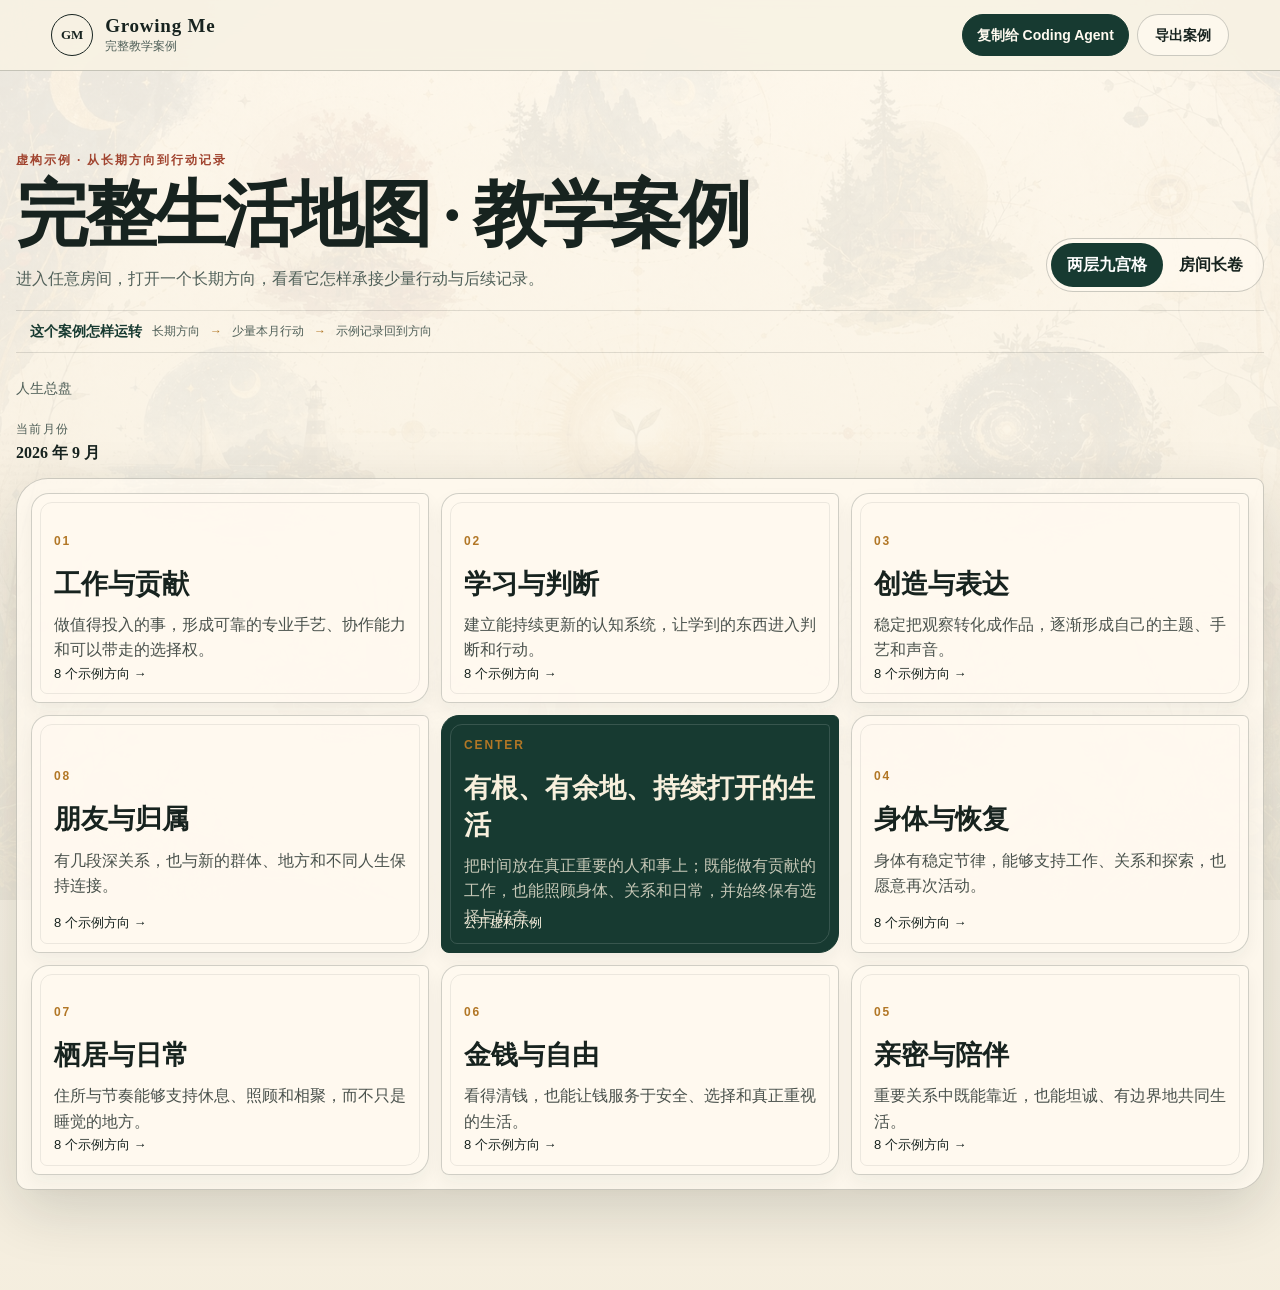
==== monthly/index.html @ 503f691e "feat: publish clean Growing Me starter and example" ====
<!doctype html>
<html lang="zh-CN">
<head>
  <meta charset="utf-8">
  <meta name="viewport" content="width=device-width, initial-scale=1">
  <meta name="description" content="Growing Me 两层人生地图：从长期方向到本月重点与真实证据。">
  <meta name="theme-color" content="#17231f">
  <title>Growing Me · 月度人生地图</title>
  <link rel="stylesheet" href="styles.css?v=1.2.0-20260918d">
</head>
<body>
  <header class="topbar">
    <a class="brand" id="brandLink" href="./" aria-label="返回当前 Growing Me 版本首页">
      <span class="brand-mark" aria-hidden="true">GM</span>
      <span><strong>Growing Me</strong><small id="brandSubtitle">两层人生地图 · Alpha</small></span>
    </a>
    <div class="top-actions">
      <button class="button button-primary" id="copySkillButton" type="button">复制给 Coding Agent</button>
      <button class="button" id="importButton" type="button">导入</button>
      <button class="button" id="exportButton" type="button">导出</button>
    </div>
  </header>

  <aside class="demo-banner" id="demoBanner" aria-label="当前版本说明" hidden>
    <div>
      <strong id="demoBannerTitle">公开演示模式</strong>
      <span id="demoBannerText">所有演示内容均为虚构，仅用于查看产品结构。</span>
    </div>
  </aside>

  <main>
    <section class="workspace-head" aria-labelledby="pageTitle">
      <div>
        <p class="eyebrow" id="workspaceEyebrow">先对话，后成图</p>
        <h1 id="pageTitle">我的人生地图</h1>
        <p id="mapSummary">第一轮只聊一个房间也可以。空白不是欠缺，只是还没走到这里。</p>
      </div>
      <div class="view-switch" role="group" aria-label="选择地图视图">
        <button class="view-button is-active" type="button" data-view="grid" aria-pressed="true">两层九宫格</button>
        <button class="view-button" type="button" data-view="rooms" aria-pressed="false">房间长卷</button>
      </div>
    </section>

    <div class="experience-runtime-meta" hidden>
      <span id="experienceModeLabel">当前版本</span>
      <small id="experienceSourceLabel">数据源</small>
    </div>

    <p class="progressive-flow" id="progressiveFlow"><strong>网站先在这里</strong><span>克隆并运行 ./start</span><b aria-hidden="true">→</b><span>和 AI 逐问确认</span><b aria-hidden="true">→</b><span>本地地图自动长出来</span></p>
    <p class="local-sync-status" id="localSyncStatus" role="status" aria-live="polite" hidden><span aria-hidden="true"></span><strong>正在连接本地地图</strong><small></small></p>

    <section id="gridView" class="view-panel is-active" aria-label="两层九宫格">
      <nav id="breadcrumbs" class="breadcrumbs" aria-label="地图层级"></nav>
      <div class="layer-switch" id="dimensionLayerSwitch" role="group" aria-label="选择长期方向或本月行动" hidden>
        <button class="layer-button is-active" type="button" data-layer="directions" aria-pressed="true">长期方向</button>
        <button class="layer-button" type="button" data-layer="monthly" aria-pressed="false">本月行动</button>
      </div>
      <div class="month-strip">
        <div>
          <span class="month-label" id="contextLabel">当前月份</span>
          <strong id="activePeriodLabel">2026 年 9 月</strong>
        </div>
        <button class="text-button" id="backToRootButton" type="button" hidden>← 返回人生总盘</button>
      </div>
      <div id="gridCanvas" class="nine-grid" aria-live="polite"></div>
      <div id="gridEmptyHint" class="empty-hint" hidden></div>
    </section>

    <section id="roomsView" class="view-panel corridor-experience" aria-label="房间长卷" hidden>
      <div id="corridorTrack" class="corridor-track">
        <div id="corridorStage" class="corridor-stage" tabindex="0" aria-describedby="corridorInstruction">
          <div class="corridor-world" aria-hidden="true">
            <div class="corridor-ceiling"></div>
            <div class="corridor-wall corridor-wall-left"></div>
            <div class="corridor-wall corridor-wall-right"></div>
            <div class="corridor-floor"></div>
            <div class="corridor-end"></div>
            <div class="corridor-ink corridor-ink-one"></div>
            <div class="corridor-ink corridor-ink-two"></div>
          </div>
          <div id="corridorDoors" class="corridor-doors" aria-label="长廊中的八个房间"></div>

          <div id="corridorEntry" class="corridor-entry">
            <div class="entrance-door" aria-hidden="true">
              <span class="entrance-leaf entrance-leaf-left"></span>
              <span class="entrance-leaf entrance-leaf-right"></span>
              <span class="entrance-seal">GM</span>
            </div>
            <div class="entrance-copy">
              <p class="eyebrow">你的生活，不是一张待填满的表</p>
              <h2><span>推开门，走进</span><span>你的人生长廊</span></h2>
              <p>八扇门对应八个长期生活房间。进入后，用滚动靠近它们；门在你面前显色时，才可以推门进去。</p>
              <button class="button button-primary entrance-button" id="enterCorridorButton" type="button">推开长廊的门 →</button>
            </div>
          </div>

          <div class="corridor-hud">
            <div class="corridor-brand"><span>GROWING ME</span><strong>人生长廊</strong></div>
            <div class="corridor-hud-actions">
              <button class="corridor-map-toggle corridor-grid-toggle" id="corridorGridButton" type="button">返回九宫格</button>
              <button class="corridor-map-toggle" id="corridorMapButton" type="button" aria-expanded="false" aria-controls="corridorMap">查看八个房间</button>
            </div>
          </div>
          <nav id="corridorMap" class="corridor-map" aria-label="快速前往房间" hidden></nav>
          <div class="corridor-readout" aria-live="polite">
            <span id="corridorRoomCount">入口 · 00 / 08</span>
            <strong id="corridorRoomTitle">向前走，第一扇门会出现</strong>
            <div class="corridor-progress" aria-hidden="true"><span id="corridorProgressBar"></span></div>
          </div>
          <p class="corridor-instruction" id="corridorInstruction">滚动或按方向键前行；门显色后，点击推门进入</p>
        </div>
      </div>
      <section id="roomFocus" class="room-focus" aria-label="放大的房间" hidden>
        <button class="button room-focus-back" id="exitRoomButton" type="button">← 回到这扇门前</button>
        <div id="roomFocusContent" class="room-focus-content"></div>
      </section>
      <button class="room-overview-button" id="roomOverviewButton" type="button" hidden><span>方向总览</span><strong></strong></button>
    </section>
  </main>

  <details class="advanced-tools" id="advancedTools">
    <summary>高级设置</summary>
    <div>
      <button type="button" id="compassButton">AI 答卷</button>
      <button type="button" id="loadDemoButton">打开完整虚构演示</button>
      <button type="button" id="clearButton">重新开始</button>
    </div>
  </details>

  <dialog id="importDialog" class="dialog">
    <form method="dialog" class="dialog-card" id="importForm">
      <div class="dialog-head">
        <div><p class="eyebrow">从外部 AI 带回来</p><h2>导入人生地图</h2></div>
        <button class="close-button" id="closeImportButton" type="button" aria-label="关闭">×</button>
      </div>
      <p>粘贴 AI 输出的完整 JSON，或选择文件。先检查格式与内容数量；你确认后，才会替换当前浏览器中的地图。</p>
      <label class="file-field">选择 JSON 文件<input id="fileInput" type="file" accept="application/json,.json"></label>
      <label for="importText">或者粘贴内容</label>
      <textarea id="importText" rows="12" placeholder="把 AI 输出的完整 JSON 粘贴到这里"></textarea>
      <div id="importMessage" class="message" hidden></div>
      <div id="importPreview" class="import-preview" hidden></div>
      <div class="dialog-actions">
        <button class="button" id="cancelImportButton" type="button">取消</button>
        <button class="button" id="previewImportButton" type="button">检查资料</button>
        <button class="button button-primary" id="confirmImportButton" type="button" hidden>确认导入</button>
      </div>
    </form>
  </dialog>

  <dialog id="todoDialog" class="dialog">
    <form method="dialog" class="dialog-card" id="todoForm">
      <div class="dialog-head">
        <div><p class="eyebrow" id="todoContext">本月计划</p><h2 id="todoDialogTitle">添加一件具体的事</h2></div>
        <button class="close-button" id="closeTodoButton" type="button" aria-label="关闭">×</button>
      </div>
      <input type="hidden" id="todoId">
      <input type="hidden" id="todoDirectionId">
      <p class="todo-direction-link" id="todoDirectionLink" hidden></p>
      <label for="todoTitle">准备做什么</label>
      <input id="todoTitle" required maxlength="80" placeholder="例如：完成一份可展示的案例">
      <label for="todoPlan">具体计划</label>
      <textarea id="todoPlan" rows="3" maxlength="500" placeholder="做到哪一步、什么时候推进"></textarea>
      <label for="todoDone">怎样算完成或得到答案</label>
      <textarea id="todoDone" rows="2" maxlength="300" placeholder="写一个可观察的完成或验证标准"></textarea>
      <label for="todoStatus">当前状态</label>
      <select id="todoStatus">
        <option value="planned">准备做</option>
        <option value="doing">进行中</option>
        <option value="done">已完成</option>
        <option value="paused">暂时放下</option>
      </select>
      <label for="todoRecord">追加一条真实记录</label>
      <textarea id="todoRecord" rows="3" maxlength="600" placeholder="今天实际发生了什么？留空则不新增记录。"></textarea>
      <div class="dialog-actions">
        <button class="button" id="cancelTodoButton" type="button">取消</button>
        <button class="button button-primary" id="saveTodoButton" type="submit">保存</button>
      </div>
    </form>
  </dialog>

  <dialog id="directionWorkbenchDialog" class="dialog direction-workbench-dialog" aria-labelledby="directionWorkbenchTitle">
    <div class="direction-workbench-card">
      <header class="direction-workbench-head">
        <div>
          <p class="eyebrow" id="directionWorkbenchContext">房间 · 长期方向</p>
          <h2 id="directionWorkbenchTitle">方向工作台</h2>
          <span class="direction-workbench-status" id="directionWorkbenchStatus"></span>
        </div>
        <button class="close-button" id="closeDirectionWorkbenchButton" type="button" aria-label="关闭方向工作台">×</button>
      </header>
      <section class="direction-workbench-intent" aria-labelledby="directionWorkbenchIntentLabel">
        <span id="directionWorkbenchIntentLabel">我想靠近的状态</span>
        <p id="directionWorkbenchGoal"></p>
      </section>
      <section class="direction-workbench-loop" aria-label="方向的输入输出循环">
        <div><span>01 · 输入</span><p id="directionWorkbenchInput">把真实经历、观察和新信息带进来</p></div>
        <b aria-hidden="true">→</b>
        <div><span>02 · 实践</span><p id="directionWorkbenchPractice">只保留能够稳定重复的实践</p></div>
        <b aria-hidden="true">→</b>
        <div><span>03 · 输出</span><p id="directionWorkbenchOutput">形成一个可以被看见或使用的结果</p></div>
        <b aria-hidden="true">→</b>
        <div><span>04 · 回看</span><p id="directionWorkbenchReview">确认真实变化，再决定继续或调整</p></div>
      </section>
      <details class="direction-workbench-index">
        <summary>切换这个房间的其他方向</summary>
        <nav class="direction-workbench-nav" id="directionWorkbenchNav" aria-label="查看这个房间的全部长期方向"></nav>
      </details>
      <div class="direction-workbench-grid">
        <section class="workbench-panel">
          <span>用反面校准</span>
          <h3>不想滑向的样子</h3>
          <p id="directionWorkbenchBaseline"></p>
        </section>
        <section class="workbench-panel">
          <span>怎样持续</span>
          <h3>稳定行动</h3>
          <p id="directionWorkbenchCadence"></p>
        </section>
        <section class="workbench-panel">
          <span>本期怎么承接</span>
          <h3>当前重点与行动</h3>
          <p id="directionWorkbenchProjects"></p>
        </section>
        <section class="workbench-panel">
          <span>如何知道在前进</span>
          <h3 id="directionWorkbenchEvidenceHeading">真实证据</h3>
          <div id="directionWorkbenchEvidence"></div>
        </section>
        <section class="workbench-panel workbench-actions-panel">
          <div class="workbench-actions-head">
            <div><span>把方向落到当月</span><h3>本月行动</h3></div>
            <button class="button button-primary" id="addDirectionTodoButton" type="button">+ 绑定一件行动</button>
          </div>
          <div id="directionWorkbenchActions"></div>
        </section>
      </div>
      <footer class="direction-workbench-foot">
        <p id="directionWorkbenchFooterText">这里只收真实发生的内容；未聊清的部分会继续留白。</p>
        <button class="button" id="closeDirectionWorkbenchFooterButton" type="button">回到这个方向</button>
      </footer>
    </div>
  </dialog>

  <dialog id="compassDialog" class="dialog compass-dialog" aria-labelledby="compassTitle">
    <div class="compass-card">
      <header class="compass-head">
        <div>
          <p class="eyebrow">64 个方向，由 AI 帮你长期回看</p>
          <h2 id="compassTitle">人生罗盘 · AI 答卷</h2>
          <p>项目负责真正做事，领域 AI 负责对照方向、整理证据与指出差距。AI 只能交候选答卷，不能替你改写人生目标。</p>
        </div>
        <button class="close-button" id="closeCompassButton" type="button" aria-label="关闭人生罗盘">×</button>
      </header>

      <section class="compass-status" aria-label="账本连接状态">
        <div><span>当前账本</span><strong>本设备私有</strong><small>不会自动上传旧资料</small></div>
        <div><span>连接方式</span><strong>网站工具</strong><small>页面打开时，Codex 可提交候选回执</small></div>
        <div><span>账本版本</span><strong id="compassRevision">R0</strong><small id="compassPendingCount">没有待确认内容</small></div>
      </section>

      <section class="compass-section" aria-labelledby="compassBoardsTitle">
        <div class="compass-section-head">
          <div><span>八个审查镜头</span><h3 id="compassBoardsTitle">AI 在看哪些方向</h3></div>
          <p>这里不是 64 项打卡清单。每个板块只显示已形成的方向与近期证据。</p>
        </div>
        <div class="compass-board-list" id="compassBoardList"></div>
      </section>

      <section class="compass-section" aria-labelledby="compassReviewsTitle">
        <div class="compass-section-head">
          <div><span>由 AI 生成，由你定稿</span><h3 id="compassReviewsTitle">候选答卷</h3></div>
        </div>
        <div class="compass-review-list" id="compassReviewList"></div>
      </section>

      <section class="compass-section" aria-labelledby="compassReceiptsTitle">
        <div class="compass-section-head">
          <div><span>只收真实发生</span><h3 id="compassReceiptsTitle">领域回执</h3></div>
          <button class="text-button" id="toggleCompassImportButton" type="button" aria-expanded="false" aria-controls="compassImportPanel">手动带回 AI 回执</button>
        </div>
        <div class="compass-import" id="compassImportPanel" hidden>
          <p>自动连接不可用时，可粘贴一份 <code>DOMAIN_RECEIPT_v1</code>。内容只会先进入候选区。</p>
          <textarea id="compassImportText" rows="8" placeholder="粘贴单条回执、回执数组，或包含 receipts / review 的 JSON"></textarea>
          <div class="compass-import-actions">
            <button class="button" id="cancelCompassImportButton" type="button">收起</button>
            <button class="button button-primary" id="stageCompassImportButton" type="button">暂存为候选</button>
          </div>
        </div>
        <div class="compass-receipt-list" id="compassReceiptList"></div>
      </section>

      <footer class="compass-foot">
        <p>敏感回执只保存在本设备，也不会通过站点工具回传正文。医疗报告、财务账号、完整聊天和密钥不应写入这里。</p>
        <div>
          <button class="button" id="exportCompassButton" type="button">导出私有账本</button>
          <button class="button button-primary" id="closeCompassFooterButton" type="button">回到人生地图</button>
        </div>
      </footer>
    </div>
  </dialog>

  <div id="toast" class="toast" role="status" aria-live="polite" hidden></div>

  <script src="model.js?v=1.2.0-20260918b"></script>
  <script src="ledger.js?v=1.0.0-20260917"></script>
  <script src="app.js?v=1.2.0-20260918d"></script>
</body>
</html>
---- monthly/styles.css ----
:root {
  color-scheme: light;
  --ink: #17231f;
  --ink-soft: #506059;
  --paper: #f4eddd;
  --paper-deep: #e7dac1;
  --paper-light: #fffaf0;
  --forest: #173a31;
  --forest-2: #275947;
  --gold: #b27726;
  --rust: #a1442f;
  --blue: #274f66;
  --line: rgba(23, 35, 31, .22);
  --shadow: 0 20px 60px rgba(19, 31, 27, .16);
  --display: "Songti SC", "STSong", "Palatino Linotype", serif;
  --body: "Avenir Next", "PingFang SC", sans-serif;
  --hand: "Kaiti SC", "STKaiti", cursive;
}

* { box-sizing: border-box; }
[hidden] { display: none !important; }
html { scroll-behavior: smooth; }
body {
  margin: 0;
  min-width: 320px;
  overflow-x: clip;
  color: var(--ink);
  font: 16px/1.6 var(--body);
  background:
    linear-gradient(rgba(255,250,240,.92), rgba(244,237,221,.96)),
    url('../assets/life-atlas-background-v1.jpg') center 15% / cover fixed;
}
button, input, textarea, select { font: inherit; }
button, a { -webkit-tap-highlight-color: transparent; }
button:focus-visible, a:focus-visible, input:focus-visible, textarea:focus-visible, select:focus-visible {
  outline: 3px solid rgba(178,119,38,.38);
  outline-offset: 3px;
}

.topbar {
  position: sticky;
  z-index: 20;
  top: 0;
  display: flex;
  align-items: center;
  justify-content: space-between;
  gap: 24px;
  padding: 14px clamp(18px, 4vw, 64px);
  border-bottom: 1px solid var(--line);
  background: rgba(248,242,228,.9);
  backdrop-filter: blur(16px);
}
.brand { display: flex; align-items: center; gap: 12px; color: inherit; text-decoration: none; }
.brand-mark {
  display: grid; place-items: center; width: 42px; height: 42px;
  border: 1px solid var(--ink); border-radius: 50%; font: 600 13px var(--display);
}
.brand strong { display: block; font: 700 19px var(--display); letter-spacing: .04em; }
.brand small { display: block; color: var(--ink-soft); font-size: 12px; }
.top-actions { display: flex; flex-wrap: wrap; justify-content: flex-end; gap: 8px; }
.top-actions .button { min-width: 92px; }
.demo-banner {
  position: fixed;
  z-index: 23;
  top: 82px;
  right: 18px;
  display: flex;
  align-items: center;
  gap: 14px;
  width: min(620px, calc(100% - 36px));
  padding: 11px 12px 11px 16px;
  border: 1px solid rgba(226,183,93,.62);
  border-radius: 18px 5px 18px 8px;
  color: #fff8e8;
  background: linear-gradient(135deg,rgba(13,51,42,.96),rgba(26,63,51,.94));
  box-shadow: 0 16px 44px rgba(3,23,17,.28);
  backdrop-filter: blur(12px);
}
.demo-banner div { display: grid; gap: 1px; min-width: 0; }
.demo-banner strong { color: #efc979; font: 700 14px var(--display); letter-spacing: .06em; }
.demo-banner span { color: rgba(255,248,232,.78); font-size: 12px; line-height: 1.45; }
.demo-banner .button { flex: none; min-height: 36px; padding: 7px 11px; color: #173a31; border-color: #f0d28f; background: #fff8e8; font-size: 12px; }
.experience-example .workspace-head,
.experience-blank .workspace-head { padding-top: 46px; }
.experience-blank .demo-banner {
  color: var(--forest);
  border-color: rgba(39,89,71,.34);
  background:
    radial-gradient(circle at 12% 20%,rgba(231,187,100,.18),transparent 34%),
    linear-gradient(135deg,rgba(255,250,240,.97),rgba(236,229,211,.96));
  box-shadow: 0 16px 44px rgba(18,44,36,.16);
}
.experience-blank .demo-banner strong { color: var(--forest); }
.experience-blank .demo-banner span { color: var(--ink-soft); }
.experience-blank .demo-banner .button { color: #fff9e9; border-color: var(--forest); background: var(--forest); }
.button, .view-button, .text-button, .close-button, .popover button {
  border: 1px solid var(--line); color: var(--ink); background: rgba(255,250,240,.78); cursor: pointer;
}
.button { min-height: 42px; padding: 9px 14px; border-radius: 999px; text-decoration: none; font-size: 14px; font-weight: 600; }
.button:hover { border-color: var(--forest); transform: translateY(-1px); }
.button-primary { color: #fffaf0; background: var(--forest); border-color: var(--forest); }
.button-primary:hover { background: var(--forest-2); }
.button-compass { color: #fff9e9; border-color: #81561f; background: linear-gradient(135deg,#173a31,#244d40); box-shadow: inset 0 0 0 1px rgba(231,187,100,.22); }
.button-compass span { margin-right: 5px; color: #e7bb64; }
.button-icon { width: 44px; padding-inline: 0; }

main { width: min(1320px, calc(100% - 32px)); margin: 0 auto; padding: 34px 0 100px; }
.workspace-head { display: flex; align-items: end; justify-content: space-between; gap: 36px; margin-bottom: 28px; }
.experience-switch { display: none; }
.experience-example .demo-banner { display: none; }
.eyebrow { margin: 0 0 6px; color: var(--rust); font-size: 12px; font-weight: 600; letter-spacing: .16em; text-transform: uppercase; }
h1, h2, h3 { font-family: var(--display); }
h1 { margin: 0; font-size: clamp(34px, 6vw, 72px); line-height: 1.08; letter-spacing: -.045em; }
h2 { margin: 0; font-size: clamp(28px, 4vw, 52px); line-height: 1.15; }
h3 { line-height: 1.35; }
#mapSummary { max-width: 680px; margin: 12px 0 0; color: var(--ink-soft); }
.experience-blank #mapSummary { padding: 10px 14px; border-left: 3px solid var(--gold); background: rgba(255,250,240,.76); }
.progressive-flow { display: flex; align-items: center; gap: 10px; margin: -10px 0 24px; padding: 11px 14px; border-block: 1px solid rgba(23,35,31,.13); color: var(--ink-soft); font-size: 12px; }
.progressive-flow strong { color: var(--forest); font: 650 14px var(--display); }
.progressive-flow b { color: var(--gold); font-weight: 500; }
.local-sync-status {
  display: grid;
  grid-template-columns: 10px auto 1fr;
  align-items: center;
  gap: 9px;
  width: fit-content;
  max-width: 100%;
  margin: -10px 0 24px;
  padding: 8px 12px;
  border: 1px solid rgba(39,89,71,.24);
  border-radius: 999px;
  color: var(--ink-soft);
  background: rgba(255,250,240,.72);
  font-size: 12px;
}
.local-sync-status > span { width: 8px; height: 8px; border-radius: 50%; background: #4f8a68; box-shadow: 0 0 0 4px rgba(79,138,104,.12); }
.local-sync-status strong { color: var(--forest); font-size: 12px; }
.local-sync-status small { min-width: 0; overflow: hidden; text-overflow: ellipsis; white-space: nowrap; }
.local-sync-status[data-state="error"] { border-color: rgba(161,68,47,.3); }
.local-sync-status[data-state="error"] > span { background: var(--rust); box-shadow: 0 0 0 4px rgba(161,68,47,.12); }
.local-file-mode .focus-add,
.local-file-mode #addDirectionTodoButton { opacity: .56; }
.template-preview {
  position: relative;
  display: grid;
  grid-template-columns: minmax(160px, .34fr) minmax(280px, 1fr) auto;
  align-items: center;
  gap: clamp(22px, 4vw, 54px);
  margin: 0 0 28px;
  padding: clamp(22px, 3vw, 34px);
  overflow: hidden;
  border: 1px solid rgba(231, 187, 100, .48);
  border-radius: 8px 30px 9px 22px;
  color: #fff9e9;
  background:
    radial-gradient(circle at 12% 20%, rgba(231,187,100,.2), transparent 30%),
    linear-gradient(135deg, rgba(10,42,34,.98), rgba(23,58,49,.94));
  box-shadow: 0 20px 54px rgba(14, 38, 31, .18);
  animation: reveal .45s ease both;
}
.template-preview::after {
  content: "";
  position: absolute;
  inset: 9px;
  pointer-events: none;
  border: 1px solid rgba(255, 249, 233, .09);
  border-radius: 5px 23px 6px 16px;
}
.template-preview-map {
  display: grid;
  grid-template-columns: repeat(3, minmax(0, 1fr));
  aspect-ratio: 1;
  max-width: 210px;
  padding: 7px;
  border: 1px solid rgba(239, 205, 131, .5);
  transform: rotate(-1.4deg);
}
.template-preview-map span,
.template-preview-map strong {
  display: grid;
  place-items: center;
  min-width: 0;
  border: 1px solid rgba(255, 249, 233, .14);
  color: rgba(255, 249, 233, .55);
  font: 700 10px var(--hand);
  letter-spacing: .08em;
}
.template-preview-map strong { color: #173a31; background: #e6bc68; font-size: 13px; }
.template-preview-copy { position: relative; z-index: 1; max-width: 690px; }
.template-preview-copy .eyebrow { color: #e7bb64; }
.template-preview-copy h2 { margin: 0; font-size: clamp(26px, 3.6vw, 46px); letter-spacing: -.025em; }
.template-preview-copy > p:not(.eyebrow) { margin: 10px 0 8px; color: rgba(255, 249, 233, .75); }
.template-preview-copy small { display: block; color: rgba(255, 249, 233, .52); font-size: 11px; line-height: 1.5; }
.template-preview-action {
  position: relative;
  z-index: 1;
  min-height: 48px;
  padding-inline: 18px;
  color: #173a31;
  border-color: #e7bb64;
  background: #e7bb64;
  white-space: nowrap;
}
.template-preview-action:hover { color: #173a31; border-color: #f0cf86; background: #f0cf86; }
.template-preview-action span { margin-left: 5px; }
.template-preview.is-compact {
  grid-template-columns: 108px minmax(280px, 1fr) auto;
  padding-block: 20px;
}
.template-preview.is-compact .template-preview-copy h2 { font-size: clamp(23px, 2.8vw, 34px); }
.view-switch { display: flex; padding: 4px; border: 1px solid var(--line); border-radius: 999px; background: rgba(255,250,240,.7); }
.view-button { padding: 9px 16px; border: 0; border-radius: 999px; background: transparent; font-weight: 600; }
.view-button.is-active { color: #fff; background: var(--forest); }
.view-panel { animation: reveal .45s ease both; }
.breadcrumbs { min-height: 26px; margin-bottom: 12px; color: var(--ink-soft); font-size: 14px; }
.breadcrumbs button { padding: 0; border: 0; color: var(--forest); background: transparent; cursor: pointer; text-decoration: underline; }
.layer-switch { display: inline-flex; gap: 4px; margin-bottom: 14px; padding: 4px; border: 1px solid var(--line); border-radius: 999px; background: rgba(255,250,240,.7); }
.layer-button { padding: 7px 13px; border: 0; border-radius: 999px; color: var(--ink); background: transparent; cursor: pointer; font-size: 14px; font-weight: 600; }
.layer-button.is-active { color: #fffaf0; background: var(--forest); }
.month-strip { display: flex; align-items: center; justify-content: space-between; margin-bottom: 12px; }
.month-strip strong { display: block; font-family: var(--display); }
.month-label { color: var(--ink-soft); font-size: 12px; letter-spacing: .12em; }
.text-button { padding: 5px 0; border: 0; background: transparent; color: var(--forest); font-weight: 600; }

.nine-grid {
  display: grid;
  grid-template-columns: repeat(3, minmax(0, 1fr));
  gap: 12px;
  padding: 14px;
  border: 1px solid var(--line);
  border-radius: 32px 9px 28px 12px;
  background: rgba(255,250,240,.72);
  box-shadow: var(--shadow);
}
.grid-card {
  position: relative;
  min-height: 210px;
  overflow: hidden;
  padding: 22px;
  border: 1px solid rgba(23,35,31,.2);
  border-radius: 18px 6px 20px 8px;
  color: var(--ink);
  text-align: left;
  background: rgba(255,250,240,.84);
  box-shadow: 0 8px 18px rgba(23,35,31,.05);
  cursor: pointer;
  transition: transform .22s ease, color .22s ease, background .22s ease, box-shadow .22s ease;
}
.grid-card::after {
  content: ""; position: absolute; inset: 8px; pointer-events: none;
  border: 1px solid rgba(23,35,31,.08); border-radius: 12px 4px 15px 7px;
}
.grid-card:hover { transform: translateY(-4px) rotate(-.2deg); background: #fffaf0; box-shadow: 0 15px 32px rgba(23,35,31,.13); }
.grid-card:not(button) { cursor: default; }
.grid-card:not(button):hover { transform: none; box-shadow: 0 8px 18px rgba(23,35,31,.05); }
.grid-card.is-center { color: #f8f0dd; background: var(--forest); border-color: var(--forest); }
.grid-card.is-center::after { border-color: rgba(255,255,255,.14); }
.grid-card.is-empty { border-style: dashed; background: rgba(255,250,240,.36); }
.grid-card.is-demo-preview {
  border-color: rgba(178,119,38,.52);
  background:
    linear-gradient(145deg, rgba(255,250,240,.8), rgba(231,187,100,.13)),
    rgba(255,250,240,.55);
}
.grid-card.is-demo-preview::before {
  content: "虚构案例";
  position: absolute;
  top: 16px;
  right: 17px;
  z-index: 1;
  padding: 3px 7px;
  border: 1px solid rgba(178,119,38,.34);
  border-radius: 999px;
  color: #8b5a1b;
  background: rgba(255,250,240,.82);
  font-size: 10px;
  font-weight: 700;
  letter-spacing: .08em;
}
.grid-card.is-demo-preview:hover,
.grid-card.is-demo-preview:focus-visible {
  border-color: rgba(178,119,38,.86);
  background: linear-gradient(145deg, #fffaf0, rgba(231,187,100,.22));
  box-shadow: 0 16px 34px rgba(92,61,22,.16);
}
.grid-index { display: block; margin-bottom: 18px; color: var(--gold); font: 600 12px var(--body); letter-spacing: .16em; }
.grid-card h3 { margin: 0 0 10px; font-size: clamp(20px, 2.1vw, 29px); }
.grid-card p { display: -webkit-box; margin: 0; overflow: hidden; color: inherit; opacity: .78; -webkit-line-clamp: 3; -webkit-box-orient: vertical; }
.card-foot { position: absolute; left: 22px; right: 22px; bottom: 18px; display: flex; justify-content: space-between; gap: 10px; font-size: 13px; }
.status-pill { padding: 2px 8px; border: 1px solid currentColor; border-radius: 999px; }

.room-atlas { border-top: 1px solid var(--line); }
.atlas-intro {
  position: relative; min-height: min(760px, 82svh); overflow: hidden; border-radius: 30px 10px 34px 14px;
  background: linear-gradient(90deg, rgba(244,237,221,.14), rgba(244,237,221,.02)), url('../assets/life-atlas-background-v1.jpg') center / cover;
  box-shadow: var(--shadow);
}
.atlas-intro::after { content: ""; position: absolute; inset: 0; pointer-events: none; box-shadow: inset 0 0 0 1px rgba(255,250,240,.55), inset 0 -120px 120px rgba(23,35,31,.12); }
.atlas-copy { position: absolute; z-index: 2; top: 32px; left: 32px; width: min(520px, calc(100% - 64px)); padding: 24px; background: rgba(255,250,240,.9); border: 1px solid var(--line); border-radius: 18px 5px 22px 8px; }
.atlas-copy h2 { font-size: clamp(28px, 4vw, 48px); }
.scroll-cue { display: flex; align-items: center; gap: 10px; margin-top: 20px; color: var(--forest); font-size: 13px; font-weight: 700; letter-spacing: .08em; }
.scroll-cue span { position: relative; width: 18px; height: 30px; border: 1px solid currentColor; border-radius: 999px; }
.scroll-cue span::after { content: ""; position: absolute; top: 6px; left: 50%; width: 3px; height: 7px; border-radius: 99px; background: var(--gold); transform: translateX(-50%); animation: scrollCue 1.8s ease-in-out infinite; }
.atlas-hotspots { position: absolute; inset: 0; }
.room-hotspot {
  position: absolute; display: grid; place-items: center; width: 58px; height: 58px; padding: 0;
  border: 2px solid rgba(255,250,240,.9); border-radius: 50%; color: #fffaf0; background: rgba(23,58,49,.9);
  box-shadow: 0 8px 26px rgba(0,0,0,.28); cursor: pointer; font-weight: 700;
  transition: transform .28s ease, background .28s ease, box-shadow .28s ease;
}
.room-hotspot:hover, .room-hotspot.is-active { transform: scale(1.12); color: var(--forest); background: var(--gold); box-shadow: 0 0 0 8px rgba(178,119,38,.18), 0 12px 30px rgba(0,0,0,.3); }
.room-hotspot:nth-child(1) { left: 22%; top: 38%; }
.room-hotspot:nth-child(2) { left: 46%; top: 18%; }
.room-hotspot:nth-child(3) { right: 27%; top: 25%; }
.room-hotspot:nth-child(4) { left: 14%; top: 57%; }
.room-hotspot:nth-child(5) { right: 13%; top: 52%; }
.room-hotspot:nth-child(6) { left: 28%; bottom: 13%; }
.room-hotspot:nth-child(7) { left: 51%; bottom: 7%; }
.room-hotspot:nth-child(8) { right: 22%; bottom: 13%; }
.room-chapters { position: relative; display: grid; gap: 14svh; padding: 12svh 0 8svh; }
.room-chapters::before { content: ""; position: absolute; z-index: -1; top: 4svh; bottom: 0; left: 50%; width: 1px; background: linear-gradient(transparent, rgba(178,119,38,.7) 8%, rgba(178,119,38,.28) 92%, transparent); }
.room-chapter {
  min-height: min(860px, calc(100svh - 96px)); scroll-margin-top: 96px;
  display: grid; grid-template-columns: minmax(300px,.86fr) minmax(0,1.14fr); align-items: center; gap: clamp(24px, 5vw, 72px);
  opacity: .58; transform: translateY(34px) scale(.975); transition: opacity .7s ease, transform .8s cubic-bezier(.22,.8,.2,1);
}
.room-chapter.is-visible { opacity: 1; transform: none; }
.room-chapter:nth-child(even) { grid-template-columns: minmax(0,1.14fr) minmax(300px,.86fr); }
.room-chapter:nth-child(even) .room-door { order: 2; }
.room-chapter:nth-child(even) .room-content { order: 1; transform: translateY(28px) rotate(-.35deg); }
.room-chapter:nth-child(even).is-visible .room-content { transform: translateY(0) rotate(-.35deg); }
.room-door {
  position: sticky; top: 92px; min-height: min(760px, calc(100svh - 122px)); overflow: hidden;
  padding: clamp(34px, 5vw, 64px); color: #fffaf0;
  border: 1px solid rgba(255,250,240,.34); border-radius: 48% 48% 18px 18px / 20% 20% 18px 18px;
  background:
    linear-gradient(150deg, rgba(11,35,29,.96) 4%, rgba(23,58,49,.82) 56%, rgba(14,39,33,.96)),
    url('../assets/life-atlas-background-v1.jpg') var(--scene-x) var(--scene-y) / 255% auto;
  box-shadow: 0 30px 80px rgba(20,39,32,.28), inset 0 0 0 7px rgba(255,250,240,.055);
}
.room-door::before {
  content: ""; position: absolute; z-index: 0; right: -9%; bottom: 7%; width: 88%; height: 62%;
  background: var(--room-art) right bottom / contain no-repeat;
  opacity: .32; filter: grayscale(1) sepia(.18) contrast(1.1); transform: translateY(22px) rotate(1deg) scale(.92);
  transition: opacity .9s ease, filter .9s ease, transform 1.1s cubic-bezier(.22,.8,.2,1);
}
.room-chapter.is-visible .room-door::before { opacity: .78; filter: grayscale(.12) saturate(.9) contrast(1.04); transform: translateY(0) rotate(-1deg) scale(1); }
.room-door::after { content: ""; position: absolute; inset: 20px; border: 1px solid rgba(255,255,255,.2); border-radius: 48% 48% 8px 8px / 18% 18% 8px 8px; pointer-events: none; }
.room-door > * { position: relative; z-index: 1; }
.room-number { display: block; font: 58px/1 var(--hand); color: #dcb668; }
.room-kicker { display: block; margin-top: 8px; color: rgba(255,250,240,.58); font-size: 10px; letter-spacing: .34em; }
.room-door h3 { max-width: 440px; margin: 18svh 0 12px; font-size: clamp(36px, 4.8vw, 66px); text-wrap: balance; }
.room-door p { max-width: 460px; color: rgba(255,250,240,.78); text-shadow: 0 2px 14px rgba(8,25,20,.72); }
.room-progress { display: inline-flex; margin-top: 16px; padding: 5px 10px; border: 1px solid rgba(220,182,104,.56); border-radius: 999px; color: #f1d89b; background: rgba(9,29,24,.48); font-size: 12px; }
.room-content { position: relative; z-index: 2; align-self: center; margin: 6svh 0; padding: clamp(28px, 4vw, 52px); border: 1px solid rgba(23,35,31,.18); border-radius: 7px 28px 10px 22px; background: rgba(255,250,240,.94); box-shadow: 0 24px 70px rgba(23,35,31,.18); opacity: .34; transform: translateY(28px) rotate(.3deg); transition: opacity .62s ease .12s, transform .72s cubic-bezier(.22,.8,.2,1) .12s; }
.room-chapter.is-visible .room-content { opacity: 1; transform: translateY(0) rotate(.3deg); }
.room-content::before { content: ""; position: absolute; z-index: 2; top: -10px; left: 50%; width: 84px; height: 20px; background: rgba(218,193,141,.62); box-shadow: 0 2px 5px rgba(65,48,25,.08); transform: translateX(-50%) rotate(-1.5deg); }
.room-margin-note { position: absolute; top: 16px; right: 20px; margin: 0; color: rgba(23,35,31,.35); font: 12px var(--hand); letter-spacing: .12em; }
.room-content-head { display: flex; justify-content: space-between; align-items: center; gap: 20px; margin-bottom: 22px; opacity: .15; transform: translateY(12px); transition: opacity .46s ease .34s, transform .52s ease .34s; }
.room-chapter.is-visible .room-content-head { opacity: 1; transform: none; }
.room-content h4 { margin: 0; font: 600 24px var(--display); }
.room-direction-summary { margin-bottom: 30px; padding-bottom: 30px; border-bottom: 1px solid var(--line); }
.room-direction-summary h4 { margin-bottom: 18px; max-width: 520px; }
.room-direction-list { display: grid; grid-template-columns: repeat(2, minmax(0,1fr)); gap: 10px; }
.room-direction-chip, .room-direction-empty { position: relative; display: flex; align-items: center; min-height: 56px; padding: 12px 13px 11px 17px; border: 1px solid var(--line); border-radius: 3px 12px 5px 10px; font-size: 14px; background: rgba(244,237,221,.8); box-shadow: 0 5px 12px rgba(23,35,31,.06); }
.room-direction-chip { opacity: 0; transition: opacity .38s ease, transform .46s cubic-bezier(.22,.8,.2,1); }
.room-direction-chip:nth-child(odd) { transform: translateY(10px) rotate(-.45deg); }
.room-direction-chip:nth-child(even) { transform: translateY(10px) rotate(.35deg); }
.room-direction-chip:nth-child(n+3) { transition-delay: .08s; }
.room-direction-chip:nth-child(n+5) { transition-delay: .16s; }
.room-direction-chip:nth-child(n+7) { transition-delay: .24s; }
.room-chapter.is-visible .room-direction-chip:nth-child(odd) { opacity: 1; transform: translateY(0) rotate(-.45deg); }
.room-chapter.is-visible .room-direction-chip:nth-child(even) { opacity: 1; transform: translateY(0) rotate(.35deg); }
.room-direction-chip::before { content: ""; position: absolute; top: 8px; left: 7px; width: 4px; height: 4px; border-radius: 50%; background: var(--gold); }
.room-direction-chip.is-confirmed { color: var(--forest); border-left: 4px solid var(--forest); background: rgba(228,235,221,.76); }
.room-direction-chip.is-candidate { border-style: dashed; border-left: 4px solid var(--gold); color: #7d4b14; background: rgba(248,235,202,.68); }
.room-direction-empty { grid-column: 1 / -1; border-style: dashed; color: var(--ink-soft); background: transparent; }
.room-task-list { display: grid; gap: 12px; opacity: .15; transform: translateY(12px); transition: opacity .46s ease .42s, transform .52s ease .42s; }
.room-chapter.is-visible .room-task-list { opacity: 1; transform: none; }
.room-task { padding: 18px; border: 1px solid rgba(23,35,31,.12); border-left: 4px solid var(--gold); border-radius: 4px 14px 6px 10px; background: rgba(231,218,193,.42); }
.room-task h5 { margin: 0 0 5px; font: 600 18px var(--display); }
.room-task p { margin: 4px 0; color: var(--ink-soft); }
.room-enter { position: absolute; z-index: 2; left: clamp(34px, 5vw, 64px); bottom: clamp(34px, 5vw, 58px); color: var(--forest); background: var(--paper-light); box-shadow: 0 9px 26px rgba(8,25,20,.22); }
.room-focus {
  position: relative;
  scroll-margin-top: 118px;
  min-height: 720px;
  overflow: hidden;
  padding: 28px;
  border-radius: 30px 10px 34px 14px;
  color: #fffaf0;
  background:
    linear-gradient(120deg, rgba(15,43,35,.94), rgba(23,58,49,.76)),
    url('../assets/life-atlas-background-v1.jpg') center / cover;
  box-shadow: var(--shadow);
  animation: enterRoom .55s cubic-bezier(.22,.8,.2,1) both;
}
.room-focus-back { position: sticky; z-index: 25; top: 86px; color: var(--paper-light); border-color: rgba(255,255,255,.4); background: rgba(20,45,38,.94); }
.room-focus-content {
  position: relative;
  z-index: 2;
  display: grid;
  grid-template-columns: minmax(250px,.7fr) minmax(0,1.3fr);
  gap: 28px;
  min-height: 580px;
  margin-top: 24px;
  padding: 34px;
  border: 1px solid rgba(255,255,255,.28);
  border-radius: 100px 18px 24px 18px;
  background: rgba(13,36,30,.72);
  backdrop-filter: blur(8px);
}
.room-focus-direction { align-self: center; padding: 30px; }
.room-focus-direction .room-number { font-size: 72px; }
.room-focus-direction h3 { margin: 18px 0; font-size: clamp(32px,5vw,62px); }
.room-focus-direction p { color: rgba(255,250,240,.76); }
.room-focus-board { align-self: center; padding: 28px; border-radius: 18px 5px 22px 8px; color: var(--ink); background: rgba(255,250,240,.94); }
.room-focus-board-head { display: flex; align-items: center; justify-content: space-between; gap: 16px; margin-bottom: 18px; }
.room-focus-board h4 { margin: 0; font: 600 26px var(--display); }
.room-focus-task { display: block; width: 100%; margin-top: 10px; padding: 16px; border: 1px solid var(--line); border-left: 4px solid var(--gold); color: var(--ink); text-align: left; background: rgba(244,237,221,.74); cursor: pointer; }
.room-focus-task strong { display: block; font-family: var(--display); font-size: 18px; }
.room-focus-task span { display: block; margin-top: 4px; color: var(--ink-soft); }

/* Immersive corridor: one persistent world, eight doors, one continuous camera. */
.corridor-experience {
  width: 100vw;
  margin-left: calc(50% - 50vw);
  border-top: 1px solid var(--line);
  background: #122d26;
}
.corridor-experience.view-panel { animation: none; transform: none; }
.corridor-track { position: relative; height: 860svh; }
.corridor-stage {
  --camera-look: 0deg;
  --corridor-travel: 0px;
  position: sticky;
  z-index: 2;
  top: 70px;
  height: calc(100svh - 70px);
  min-height: 590px;
  overflow: hidden;
  isolation: isolate;
  color: #f8f0dd;
  background: #eadfca;
  outline: none;
}
.corridor-stage:focus-visible { box-shadow: inset 0 0 0 4px rgba(220,182,104,.72); }
.corridor-stage::before {
  content: "";
  position: absolute;
  z-index: 8;
  inset: 0;
  pointer-events: none;
  opacity: .13;
  background: url('../assets/life-atlas-background-v1.jpg') center / cover;
  filter: grayscale(1) contrast(1.3);
  mix-blend-mode: multiply;
}
.corridor-stage::after {
  content: "";
  position: absolute;
  z-index: 19;
  inset: 0;
  pointer-events: none;
  box-shadow: inset 0 0 120px rgba(7,24,20,.56), inset 0 -90px 110px rgba(7,24,20,.34);
}
.corridor-world {
  position: absolute;
  z-index: 1;
  inset: -5%;
  overflow: hidden;
  transform: perspective(1300px) rotateY(var(--camera-look)) scale(1.08);
  transform-origin: 50% 52%;
  transition: transform .06s linear, filter .45s ease;
  background: radial-gradient(ellipse at 50% 51%, #d2c3a7 0 7%, #e9deca 31%, #d0c0a1 100%);
}
.corridor-ceiling,
.corridor-floor,
.corridor-wall,
.corridor-end { position: absolute; inset: 0; }
.corridor-ceiling {
  clip-path: polygon(0 0, 100% 0, 52% 48%, 48% 48%);
  background:
    repeating-linear-gradient(90deg, transparent 0 11%, rgba(25,49,41,.14) 11.2% 11.45%),
    linear-gradient(#d9cdb6, #eee5d5);
}
.corridor-floor {
  clip-path: polygon(0 100%, 48% 52%, 52% 52%, 100% 100%);
  background:
    repeating-linear-gradient(90deg, transparent 0 12%, rgba(178,119,38,.24) 12.1% 12.35%),
    repeating-linear-gradient(0deg, transparent 0 42px, rgba(23,58,49,.16) 43px 44px),
    linear-gradient(#ede4d4, #cdbd9e);
  background-position: center, 0 var(--corridor-travel), center;
}
.corridor-wall { background-color: #e5dac7; }
.corridor-wall-left {
  clip-path: polygon(0 0, 48% 48%, 48% 52%, 0 100%);
  background:
    repeating-linear-gradient(0deg, transparent 0 90px, rgba(23,35,31,.12) 91px 93px),
    repeating-linear-gradient(90deg, transparent 0 112px, rgba(23,35,31,.1) 113px 115px),
    linear-gradient(90deg, #cbbd9f, #eee4d3);
  background-position: 0 var(--corridor-travel), var(--corridor-travel) 0, center;
}
.corridor-wall-right {
  clip-path: polygon(52% 48%, 100% 0, 100% 100%, 52% 52%);
  background:
    repeating-linear-gradient(0deg, transparent 0 90px, rgba(23,35,31,.12) 91px 93px),
    repeating-linear-gradient(90deg, transparent 0 112px, rgba(23,35,31,.1) 113px 115px),
    linear-gradient(270deg, #cbbd9f, #eee4d3);
  background-position: 0 var(--corridor-travel), var(--corridor-travel) 0, center;
}
.corridor-end {
  inset: 0;
  border: 0;
  pointer-events: none;
  background: radial-gradient(ellipse 16% 29% at 50% 51%, rgba(23,58,49,.34) 0%, rgba(178,119,38,.13) 34%, rgba(233,222,202,0) 100%);
  box-shadow: none;
}
.corridor-end::before {
  content: "";
  position: absolute;
  left: 50%;
  top: 51%;
  width: 5px;
  height: 5px;
  border-radius: 50%;
  background: #d4ab5b;
  box-shadow: 0 0 36px 13px rgba(178,119,38,.24);
  transform: translate(-50%,-50%);
}
.corridor-ink { position: absolute; z-index: 3; pointer-events: none; border: 1px solid rgba(23,35,31,.28); border-radius: 50%; }
.corridor-ink-one { width: 32vw; height: 12vw; left: -8vw; top: 12%; transform: rotate(18deg); }
.corridor-ink-two { width: 25vw; height: 9vw; right: -4vw; bottom: 13%; transform: rotate(-14deg); }
.corridor-doors { position: absolute; z-index: 6; inset: 0; pointer-events: none; }
.corridor-door {
  --door-x: 0vw;
  --door-y: 0vh;
  --door-scale: .1;
  --door-opacity: 0;
  --door-turn: 0deg;
  --door-color: 0;
  --door-mask: 100%;
  position: absolute;
  left: 50%;
  top: 50%;
  width: clamp(170px, 20vw, 270px);
  aspect-ratio: .64;
  padding: 0;
  border: 0;
  color: var(--ink);
  background: transparent;
  opacity: var(--door-opacity);
  pointer-events: auto;
  cursor: pointer;
  transform: translate(-50%,-50%) translate3d(var(--door-x),var(--door-y),0) scale(var(--door-scale)) rotateY(var(--door-turn));
  transform-style: preserve-3d;
  transition: filter .18s ease;
  will-change: transform, opacity;
}
.corridor-door.is-passed { pointer-events: none; }
.door-frame {
  position: absolute;
  inset: 0;
  overflow: hidden;
  border: clamp(7px, .9vw, 13px) solid #173a31;
  border-radius: 46% 46% 5px 5px / 17% 17% 5px 5px;
  background: #102c25;
  box-shadow: 0 20px 44px rgba(8,26,21,.35), inset 0 0 0 3px #b27726;
  transform-style: preserve-3d;
  transition: transform .62s cubic-bezier(.2,.8,.2,1), box-shadow .28s ease;
}
.door-frame::after {
  content: "";
  position: absolute;
  z-index: 8;
  inset: 13px;
  pointer-events: none;
  border: 1px solid rgba(255,250,240,.38);
  border-radius: 45% 45% 3px 3px / 16% 16% 3px 3px;
}
.door-leaf {
  position: absolute;
  z-index: 5;
  top: 0;
  bottom: 0;
  width: 50.2%;
  border: 1px solid rgba(9,30,24,.58);
  background:
    linear-gradient(90deg, rgba(255,255,255,.05), transparent 18% 82%, rgba(0,0,0,.12)),
    repeating-linear-gradient(0deg, transparent 0 25%, rgba(220,182,104,.13) 25.3% 25.9%),
    #173a31;
  backface-visibility: hidden;
  transition: transform .54s cubic-bezier(.2,.78,.22,1);
}
.door-leaf-left { left: 0; transform-origin: left center; }
.door-leaf-right { right: 0; transform-origin: right center; }
.door-art {
  position: absolute;
  z-index: 6;
  inset: 7% 3% 4%;
  background: var(--room-art) center 63% / 92% auto no-repeat;
  filter: grayscale(1) sepia(.18) contrast(1.1);
  opacity: .78;
  transition: opacity .24s ease, transform .5s cubic-bezier(.2,.8,.2,1);
}
.door-art::after {
  content: "";
  position: absolute;
  inset: 0;
  background: var(--room-art) center 63% / 92% auto no-repeat;
  clip-path: inset(var(--door-mask) 0 0 0);
  filter: saturate(.92) contrast(1.04);
}
.door-number,
.door-title,
.door-status,
.door-action { position: absolute; z-index: 9; left: 50%; text-align: center; transform: translateX(-50%); }
.door-number { top: 9%; color: #f0cf84; font: 700 clamp(18px,2vw,29px)/1 var(--hand); letter-spacing: .12em; }
.door-title { top: 21%; width: 86%; color: #fffaf0; font: 700 clamp(18px,2vw,28px)/1.2 var(--display); text-shadow: 0 2px 14px rgba(4,20,16,.92); }
.door-status { bottom: 12%; width: 86%; color: rgba(255,250,240,.72); font-size: 11px; letter-spacing: .04em; text-shadow: 0 1px 8px rgba(4,20,16,.94); }
.door-action {
  bottom: -48px;
  width: max-content;
  padding: 7px 13px;
  border: 1px solid rgba(220,182,104,.72);
  border-radius: 999px;
  color: #fff8e9;
  background: rgba(13,45,36,.9);
  opacity: 0;
  font-size: 12px;
  font-weight: 700;
  transition: opacity .25s ease, transform .25s ease;
}
.door-handle { position: absolute; z-index: 10; top: 57%; right: 9%; width: 10px; height: 10px; border-radius: 50%; background: #d8ac55; box-shadow: 0 0 0 3px rgba(23,35,31,.42); transition: transform .2s ease; }
.corridor-door.is-near .door-frame { box-shadow: 0 28px 75px rgba(8,26,21,.48), 0 0 0 7px rgba(178,119,38,.1), inset 0 0 0 3px #b27726; }
.corridor-door.is-active .door-action { opacity: 1; transform: translate(-50%,-4px); }
.corridor-door.is-active .door-frame { box-shadow: 0 32px 100px rgba(8,26,21,.58), 0 0 0 11px rgba(220,182,104,.2), inset 0 0 0 3px #dcb668; }
.corridor-door.is-active:hover .door-frame { transform: translateY(-5px) rotateZ(-.25deg); }
.corridor-door.is-active:hover .door-handle { transform: rotate(22deg) scale(1.12); }
.corridor-door.is-opening { z-index: 160 !important; opacity: 1 !important; }
.corridor-door.is-opening .door-frame { transform: scale(2.25) translateZ(180px); }
.corridor-door.is-opening .door-art { opacity: .2; transform: scale(1.16); }
.corridor-door.is-opening .door-leaf-left { transform: perspective(700px) rotateY(-112deg); }
.corridor-door.is-opening .door-leaf-right { transform: perspective(700px) rotateY(112deg); }
.corridor-stage.is-entering-room .corridor-world { transform: perspective(900px) rotateY(0) scale(1.34); filter: blur(2px); }

.corridor-entry {
  position: absolute;
  z-index: 40;
  inset: 0;
  display: grid;
  grid-template-columns: minmax(290px,.9fr) minmax(320px,1.1fr);
  align-items: center;
  gap: clamp(24px,7vw,110px);
  padding: clamp(36px,7vw,100px);
  color: var(--ink);
  background:
    linear-gradient(90deg, rgba(247,240,224,.96), rgba(236,224,201,.88)),
    url('../assets/life-atlas-background-v1.jpg') center / cover;
  transition: opacity .5s ease .28s, visibility .5s ease .28s;
}
.corridor-entry::after { content: ""; position: absolute; inset: 18px; pointer-events: none; border: 1px solid rgba(23,35,31,.2); border-radius: 30px 6px 34px 9px; }
.entrance-door {
  position: relative;
  justify-self: center;
  width: min(31vw,360px);
  min-width: 270px;
  aspect-ratio: .68;
  overflow: hidden;
  border: 12px solid var(--forest);
  border-radius: 48% 48% 5px 5px / 18% 18% 5px 5px;
  background: var(--forest);
  box-shadow: 0 30px 70px rgba(23,35,31,.3), inset 0 0 0 3px var(--gold);
  perspective: 1000px;
}
.entrance-leaf {
  position: absolute;
  top: 0;
  bottom: 0;
  width: 50%;
  border: 1px solid rgba(255,250,240,.18);
  background:
    linear-gradient(rgba(13,43,35,.34), rgba(13,43,35,.7)),
    url('../assets/life-atlas-background-v1.jpg') center / 220% auto;
  transition: transform .7s cubic-bezier(.22,.8,.2,1);
  backface-visibility: hidden;
}
.entrance-leaf-left { left: 0; transform-origin: left; background-position: 35% 50%; }
.entrance-leaf-right { right: 0; transform-origin: right; background-position: 65% 50%; }
.entrance-seal { position: absolute; z-index: 3; left: 50%; top: 51%; display: grid; place-items: center; width: 70px; height: 70px; border: 1px solid #f0d28f; border-radius: 50%; color: #f8e6bc; background: rgba(13,43,35,.9); font: 700 20px var(--display); transform: translate(-50%,-50%); transition: opacity .28s ease; }
.entrance-copy { position: relative; z-index: 2; max-width: 620px; }
.entrance-copy h2 { max-width: 650px; font-size: clamp(40px,5vw,70px); line-height: .98; letter-spacing: -.05em; }
.entrance-copy h2 span { display: block; white-space: nowrap; }
.entrance-copy > p:not(.eyebrow) { max-width: 560px; margin: 20px 0 28px; color: var(--ink-soft); font-size: 18px; }
.entrance-button { min-height: 52px; padding-inline: 22px; }
.corridor-entry.is-opening .entrance-leaf-left { transform: rotateY(-112deg); }
.corridor-entry.is-opening .entrance-leaf-right { transform: rotateY(112deg); }
.corridor-entry.is-opening .entrance-door { overflow: visible; }
.corridor-entry.is-opening .entrance-seal { opacity: 0; }
.corridor-entry.is-opening .entrance-copy { animation: corridorCopyOut .44s ease both; }
.corridor-stage.has-entered .corridor-entry { pointer-events: none; opacity: 0; visibility: hidden; }

.corridor-hud { position: absolute; z-index: 24; top: 28px; left: 32px; right: 32px; display: flex; align-items: flex-start; justify-content: space-between; pointer-events: none; }
.corridor-brand { display: grid; color: var(--forest); text-shadow: 0 1px 8px rgba(255,250,240,.7); }
.corridor-brand span { font-size: 10px; font-weight: 700; letter-spacing: .28em; }
.corridor-brand strong { font: 700 24px var(--display); }
.corridor-hud-actions { display: flex; gap: 8px; pointer-events: auto; }
.corridor-map-toggle { min-height: 44px; padding: 9px 15px; border: 1px solid rgba(255,250,240,.58); border-radius: 999px; color: #fffaf0; background: rgba(16,49,40,.9); box-shadow: 0 8px 22px rgba(8,25,20,.18); pointer-events: auto; cursor: pointer; font-weight: 700; }
.corridor-grid-toggle { color: var(--forest); border-color: rgba(23,58,49,.3); background: rgba(255,250,240,.88); }
.corridor-map {
  position: absolute;
  z-index: 32;
  top: 84px;
  right: 32px;
  width: min(420px,calc(100% - 32px));
  max-height: calc(100% - 150px);
  overflow: auto;
  padding: 14px;
  border: 1px solid rgba(255,250,240,.5);
  border-radius: 22px 5px 24px 8px;
  background: rgba(17,48,40,.96);
  box-shadow: 0 26px 70px rgba(7,23,19,.42);
  backdrop-filter: blur(14px);
}
.corridor-map-room { display: grid; grid-template-columns: 34px 1fr auto; align-items: center; gap: 10px; width: 100%; min-height: 54px; padding: 8px 10px; border: 0; border-bottom: 1px solid rgba(255,250,240,.12); color: #fffaf0; text-align: left; background: transparent; cursor: pointer; }
.corridor-map-room:hover,
.corridor-map-room:focus-visible { background: rgba(255,250,240,.09); }
.corridor-map-room > span { color: #dcb668; font: 700 13px var(--hand); }
.corridor-map-room strong { font: 600 17px var(--display); }
.corridor-map-room small { color: rgba(255,250,240,.62); font-size: 11px; }
.corridor-readout { position: absolute; z-index: 24; left: 50%; bottom: 42px; display: grid; justify-items: center; min-width: min(480px,calc(100% - 48px)); color: #fffaf0; text-align: center; transform: translateX(-50%); text-shadow: 0 2px 16px rgba(5,24,18,.9); }
.corridor-readout > span { color: #edcd87; font-size: 11px; font-weight: 700; letter-spacing: .18em; }
.corridor-readout strong { margin-top: 3px; font: 700 clamp(20px,2.5vw,34px) var(--display); }
.corridor-progress { width: min(360px,72vw); height: 3px; margin-top: 12px; overflow: hidden; background: rgba(255,250,240,.25); }
.corridor-progress span { display: block; width: 0; height: 100%; background: linear-gradient(90deg,#b27726,#f1d696); box-shadow: 0 0 12px #dcb668; }
.corridor-instruction { position: absolute; z-index: 24; right: 32px; bottom: 24px; margin: 0; color: rgba(255,250,240,.7); font-size: 12px; }
.corridor-empty { position: absolute; left: 50%; top: 50%; max-width: 500px; color: var(--forest); text-align: center; transform: translate(-50%,-50%); }

body.room-is-open { overflow: hidden; }
.room-focus {
  --portal-x: 50vw;
  --portal-y: 50vh;
  position: fixed;
  z-index: 80;
  inset: 0;
  width: 100vw;
  height: 100svh;
  min-height: 0;
  overflow: auto;
  padding: 0;
  border-radius: 0;
  opacity: 0;
  clip-path: circle(0 at var(--portal-x) var(--portal-y));
  transition: opacity .3s ease, clip-path .72s cubic-bezier(.2,.82,.18,1);
  overscroll-behavior: contain;
  scrollbar-color: rgba(220,182,104,.56) rgba(8,28,22,.44);
  background:
    radial-gradient(circle at 22% 34%, rgba(178,119,38,.2), transparent 31%),
    radial-gradient(circle at 78% 66%, rgba(94,124,92,.18), transparent 34%),
    linear-gradient(135deg, #061b16, #12382e 52%, #081f19);
}
.room-focus::before { content: ""; position: fixed; z-index: 1; inset: 0; pointer-events: none; opacity: .08; background: url('../assets/life-atlas-background-v1.jpg') center / cover; filter: grayscale(1) contrast(1.25); mix-blend-mode: screen; }
.room-focus.is-open { opacity: 1; clip-path: circle(160vmax at var(--portal-x) var(--portal-y)); }
.room-focus.is-closing { opacity: 0; clip-path: circle(0 at var(--portal-x) var(--portal-y)); }
.room-focus-back { position: fixed; z-index: 95; top: 20px; left: 22px; min-height: 46px; color: var(--paper-light); border-color: rgba(255,255,255,.4); background: rgba(11,39,31,.88); box-shadow: 0 10px 34px rgba(2,14,11,.26); backdrop-filter: blur(10px); }
.room-focus-content {
  position: relative;
  z-index: 2;
  display: block;
  width: 100%;
  min-height: 100%;
  margin: 0;
  padding: 0;
  border: 0;
  background: transparent;
}
.room-journey { position: relative; height: var(--room-height,250svh); min-height: 250svh; }
.room-stage {
  --room-progress: 0;
  position: sticky;
  top: 0;
  height: 100svh;
  min-height: 590px;
  overflow: hidden;
  isolation: isolate;
  color: #fff9e9;
  perspective: 1300px;
  outline: none;
}
.room-stage::after { content: ""; position: absolute; z-index: 30; inset: 0; pointer-events: none; box-shadow: inset 0 0 140px rgba(0,12,9,.68), inset 0 -80px 110px rgba(0,10,8,.48); }
.room-space { position: absolute; z-index: 1; inset: 0; overflow: hidden; pointer-events: none; }
.room-space::before { content: ""; position: absolute; inset: -8%; opacity: .15; background: var(--focus-art) center / min(70vw,850px) auto no-repeat; filter: grayscale(.35) saturate(.74); transform: scale(calc(1 + var(--room-progress) * .14)) rotate(calc((var(--room-progress) - .5) * 2deg)); }
.room-space-plane, .room-space-orbit { position: absolute; border: 1px solid rgba(226,190,112,.16); pointer-events: none; }
.room-space-plane-one { inset: 15% 7% 9%; transform: perspective(900px) rotateX(66deg); background: repeating-linear-gradient(90deg, transparent 0 9%, rgba(220,182,104,.08) 9.2% 9.45%), repeating-linear-gradient(0deg, transparent 0 13%, rgba(220,182,104,.07) 13.2% 13.5%); }
.room-space-plane-two { inset: 8% 18% 18%; border-radius: 50%; transform: rotate(-9deg); }
.room-space-orbit { border-radius: 50%; }
.room-space-orbit-one { width: 46vw; height: 19vw; left: -8vw; top: 17%; transform: rotate(24deg); }
.room-space-orbit-two { width: 38vw; height: 15vw; right: -5vw; bottom: 12%; transform: rotate(-18deg); }
.scene-metaphor { position: absolute; z-index: 3; inset: 0; overflow: hidden; pointer-events: none; }
.scene-metaphor svg { overflow: visible; }

/* 01 · career: a climbable route with numbered milestones */
.route-map { position: absolute; inset: 7% 5%; width: 90%; height: 82%; opacity: .7; filter: drop-shadow(0 0 12px rgba(227,185,93,.18)); }
.route-map path { fill: none; stroke: #e2b75d; stroke-width: 6; stroke-linecap: round; stroke-dasharray: 16 12; }
.route-map circle { fill: #f7e7b7; stroke: #2b6652; stroke-width: 7; }
.route-signs i { position: absolute; display: grid; place-items: center; width: 42px; height: 30px; border: 1px solid rgba(240,203,122,.68); border-radius: 3px 9px 3px 6px; color: #f5d78f; background: rgba(7,45,35,.82); font: 700 10px var(--body); box-shadow: 0 8px 20px rgba(0,14,10,.25); }
.route-signs i::after { content: ""; position: absolute; top: 100%; width: 2px; height: 28px; background: rgba(240,203,122,.55); }
.route-signs i:nth-child(1) { left: 6%; bottom: 10%; }
.route-signs i:nth-child(2) { left: 20%; bottom: 25%; }
.route-signs i:nth-child(3) { left: 34%; bottom: 39%; }
.route-signs i:nth-child(4) { left: 48%; bottom: 49%; }
.route-signs i:nth-child(5) { left: 58%; bottom: 63%; }
.route-signs i:nth-child(6) { left: 70%; bottom: 72%; }
.route-signs i:nth-child(7) { left: 82%; bottom: 80%; }
.route-signs i:nth-child(8) { right: 4%; top: 3%; }

/* 02 · creator: film frames moving through a gallery towards a lighthouse */
.gallery-film { position: absolute; left: -4%; right: -4%; bottom: 9%; display: grid; grid-template-columns: repeat(8,1fr); gap: 12px; height: 118px; padding: 18px 28px; border-block: 10px dotted rgba(244,221,169,.74); color: rgba(255,246,221,.74); background: rgba(3,18,14,.5); transform: rotate(-3deg); box-shadow: 0 18px 50px rgba(0,0,0,.28); }
.gallery-film i { display: grid; place-items: end start; padding: 8px; border: 3px solid rgba(244,230,199,.72); background: linear-gradient(145deg,rgba(212,175,92,.2),rgba(55,104,84,.42)); font: 700 10px var(--body); }
.gallery-lighthouse { position: absolute; right: 8%; top: 23%; width: 70px; height: 260px; clip-path: polygon(31% 0,69% 0,90% 100%,10% 100%); background: repeating-linear-gradient(0deg,#e7d8b9 0 34px,#9c563a 34px 68px); filter: drop-shadow(0 20px 28px rgba(0,0,0,.4)); }
.gallery-lighthouse::before { content: ""; position: absolute; left: 12%; top: 0; width: 76%; height: 43px; border: 6px solid #e8c477; border-radius: 50% 50% 4px 4px; background: #173a31; }
.gallery-lighthouse span { position: absolute; left: 44%; bottom: 0; width: 12%; height: 100%; background: rgba(255,255,255,.2); }
.gallery-beam { position: absolute; right: 10%; top: 20%; width: 62%; height: 28%; clip-path: polygon(100% 43%,0 0,0 100%); background: linear-gradient(90deg,rgba(255,229,157,.03),rgba(255,223,139,.2)); filter: blur(2px); transform-origin: right center; animation: lighthouseSweep 7s ease-in-out infinite alternate; }

/* 03 · AI: a precision instrument where eight modules feed one applied core */
.lab-instrument {
  position: absolute;
  right: 5%;
  top: 10%;
  width: min(49vw,700px);
  height: 68%;
  border: 1px solid rgba(118,205,172,.3);
  border-radius: 42px 7px 42px 7px;
  background:
    linear-gradient(90deg,rgba(108,199,165,.035) 1px,transparent 1px),
    linear-gradient(rgba(108,199,165,.035) 1px,transparent 1px),
    radial-gradient(circle at 50% 48%,rgba(45,145,111,.23),transparent 34%),
    linear-gradient(145deg,rgba(8,47,38,.82),rgba(2,25,20,.94));
  background-size: 38px 38px,38px 38px,auto,auto;
  box-shadow: inset 0 0 0 9px rgba(255,255,255,.018),inset 0 0 80px rgba(0,13,10,.5),0 35px 100px rgba(0,0,0,.4);
  transform: perspective(1200px) rotateY(-4deg) rotateX(1deg);
}
.lab-instrument::before { content: ""; position: absolute; inset: 16px; border: 1px solid rgba(229,190,105,.16); border-radius: 30px 4px 30px 4px; }
.lab-instrument::after { content: ""; position: absolute; left: 8%; right: 8%; top: 0; height: 1px; background: linear-gradient(90deg,transparent,#f0c46c,transparent); box-shadow: 0 0 26px rgba(240,196,108,.55); animation: labScan 5.8s ease-in-out infinite; }
.lab-corner { position: absolute; z-index: 3; width: 54px; height: 54px; border-color: rgba(239,199,112,.78); }
.lab-corner-a { left: -1px; top: -1px; border-left: 3px solid; border-top: 3px solid; border-radius: 40px 0 0; }
.lab-corner-b { right: -1px; bottom: -1px; border-right: 3px solid; border-bottom: 3px solid; border-radius: 0 0 40px; }
.lab-circuit { position: absolute; inset: 8%; width: 84%; height: 84%; opacity: .78; }
.lab-circuit path { fill: none; stroke: #70c9a7; stroke-width: 3; stroke-linejoin: round; filter: drop-shadow(0 0 5px rgba(112,201,167,.45)); }
.lab-circuit circle { fill: #f0c46c; stroke: #123b30; stroke-width: 5; }
.lab-core { position: absolute; z-index: 4; left: 50%; top: 50%; display: grid; place-items: center; width: 188px; height: 188px; border: 1px solid rgba(237,200,118,.6); border-radius: 50%; color: #fff7dd; background: radial-gradient(circle,rgba(120,211,176,.3),rgba(12,70,55,.9) 52%,rgba(2,26,21,.98) 70%); box-shadow: inset 0 0 36px rgba(113,208,172,.22),0 0 0 10px rgba(107,198,164,.035),0 0 60px rgba(81,193,151,.24); transform: translate(-50%,-50%); }
.lab-core::before,.lab-core::after { content: ""; position: absolute; border: 1px solid rgba(112,201,167,.3); border-radius: 50%; }
.lab-core::before { inset: 24px; border-style: dashed; animation: labOrbit 18s linear infinite; }
.lab-core::after { inset: 50px; border-color: rgba(240,196,108,.38); }
.lab-core strong { position: relative; z-index: 3; align-self: end; color: #f4d489; font: 500 58px/1 var(--display); letter-spacing: -.05em; text-shadow: 0 0 24px rgba(240,196,108,.28); }
.lab-core small { position: relative; z-index: 3; align-self: start; margin-top: 10px; color: rgba(228,245,236,.62); font: 700 8px/1 var(--body); letter-spacing: .2em; }
.lab-orbit { position: absolute; border: 1px solid rgba(120,210,174,.34); border-radius: 50%; }
.lab-orbit::after { content: ""; position: absolute; left: 50%; top: -4px; width: 8px; height: 8px; border-radius: 50%; background: #efc570; box-shadow: 0 0 12px rgba(239,197,112,.75); }
.lab-orbit-one { inset: -19px; transform: rotate(28deg); }
.lab-orbit-two { inset: -37px; border-style: dashed; opacity: .52; transform: rotate(-36deg); }
.lab-modules { position: absolute; z-index: 5; inset: 0; }
.lab-modules i { position: absolute; display: grid; place-items: center; width: 66px; height: 48px; border: 1px solid rgba(113,202,168,.58); border-radius: 3px 13px 3px 9px; color: #efca79; background: linear-gradient(145deg,rgba(17,78,62,.96),rgba(4,38,30,.96)); box-shadow: inset 0 0 0 4px rgba(255,255,255,.025),0 10px 25px rgba(0,0,0,.28),0 0 18px rgba(79,181,143,.12); font: 700 9px var(--body); letter-spacing: .12em; }
.lab-modules i::before { content: ""; position: absolute; left: 9px; right: 9px; bottom: 7px; height: 2px; background: repeating-linear-gradient(90deg,#77c9aa 0 5px,transparent 5px 9px); opacity: .62; }
.lab-modules i:nth-child(1) { left: 5%; top: 10%; }.lab-modules i:nth-child(2) { left: 31%; top: 4%; }.lab-modules i:nth-child(3) { right: 31%; top: 4%; }.lab-modules i:nth-child(4) { right: 5%; top: 10%; }
.lab-modules i:nth-child(5) { left: 5%; bottom: 12%; }.lab-modules i:nth-child(6) { left: 31%; bottom: 5%; }.lab-modules i:nth-child(7) { right: 31%; bottom: 5%; }.lab-modules i:nth-child(8) { right: 5%; bottom: 12%; }
.lab-readout { position: absolute; z-index: 5; left: 50%; bottom: 12%; display: flex; align-items: center; gap: 8px; min-width: 190px; padding: 8px 12px; border: 1px solid rgba(112,201,167,.2); color: rgba(225,243,234,.54); background: rgba(1,25,19,.72); transform: translateX(-50%); font: 700 8px var(--body); letter-spacing: .16em; }
.lab-readout i { width: 6px; height: 6px; border-radius: 50%; background: #70c9a7; box-shadow: 0 0 9px rgba(112,201,167,.62); }
.lab-readout i:last-child { background: #efc570; }
.lab-bench { position: absolute; left: 44%; right: 4%; bottom: 10%; height: 10%; border-top: 9px solid #89623a; border-radius: 14px 14px 0 0; background: linear-gradient(#294b3e,#102a22); box-shadow: 0 -16px 46px rgba(89,184,149,.1),0 24px 0 #0b1d18; transform: perspective(800px) rotateX(4deg); }
.lab-bench-line { position: absolute; left: 5%; right: 5%; top: 14px; height: 1px; background: linear-gradient(90deg,transparent,rgba(238,197,108,.48),transparent); }
.lab-controls { position: absolute; right: 6%; bottom: 14px; display: flex; gap: 12px; }
.lab-controls i { width: 7px; height: 7px; border-radius: 50%; background: #6ec3a3; box-shadow: 0 0 8px rgba(110,195,163,.6); }.lab-controls i:nth-child(3) { background: #edc06b; }

/* 04 · health: a botanical cross-section from roots to a living crown */
.life-tree.botanical-tree { position: absolute; right: 1%; top: 4%; width: min(61vw,790px); height: 91%; overflow: visible; filter: drop-shadow(0 30px 34px rgba(0,12,8,.32)); }
.tree-halo { fill: url(#treeHalo); animation: treeBreathe 6.5s ease-in-out infinite; }
.tree-soil-line { fill: none; stroke: rgba(217,178,101,.32); stroke-width: 2; stroke-dasharray: 5 12; }
.tree-roots path { fill: none; stroke: url(#treeRootGradient); stroke-width: 8; stroke-linecap: round; stroke-linejoin: round; opacity: .78; filter: drop-shadow(0 7px 6px rgba(0,0,0,.2)); }
.tree-trunk { fill: url(#treeTrunkGradient); stroke: rgba(236,194,112,.34); stroke-width: 2; }
.tree-branches path { fill: none; stroke: #9a6a3d; stroke-width: 11; stroke-linecap: round; stroke-linejoin: round; }
.tree-twigs path { fill: none; stroke: rgba(188,147,78,.76); stroke-width: 3.5; stroke-linecap: round; }
.tree-canopy-wash path { fill: rgba(74,139,86,.14); stroke: rgba(185,205,126,.14); stroke-width: 2; }
.tree-leaves { filter: drop-shadow(0 5px 6px rgba(0,26,17,.22)); }
.tree-leaf { stroke: rgba(226,214,143,.4); stroke-width: 1.25; transform-box: fill-box; transform-origin: center; }
.tree-leaf-1 { fill: #5f9c67; }.tree-leaf-2 { fill: #83ad73; }.tree-leaf-3 { fill: #3f7e5a; }
.tree-growth-rings ellipse { fill: none; stroke: rgba(242,207,132,.48); stroke-width: 2; }
.tree-vital-nodes circle { fill: #efc46d; stroke: rgba(21,76,54,.92); stroke-width: 4; filter: drop-shadow(0 0 7px rgba(239,196,109,.55)); animation: treeVital 3s ease-out infinite; }

/* 05 · love: an open book and a sequence of doors into shared life */
.door-sequence { position: absolute; right: 5%; top: 18%; display: flex; align-items: flex-end; gap: 16px; width: 56%; height: 54%; perspective: 900px; }
.door-sequence i { position: relative; display: grid; place-items: end center; width: calc(22% - var(--door-index) * 1.4%); height: calc(86% - var(--door-index) * 8%); padding-bottom: 18px; border: 6px solid rgba(102,66,34,.68); border-bottom-width: 13px; border-radius: 46% 46% 3px 3px / 16% 16% 3px 3px; color: #8e5a28; background: linear-gradient(90deg,#f6ead1,#d8c4a0); box-shadow: inset -18px 0 24px rgba(92,61,31,.12),0 24px 45px rgba(51,31,15,.18); transform: rotateY(calc(-28deg + var(--door-index) * 7deg)) translateZ(calc(var(--door-index) * -12px)); }
.door-sequence i::after { content: ""; position: absolute; width: 7px; height: 7px; margin: 0 0 45% 55%; border-radius: 50%; background: #aa6f2b; }
.door-sequence span { font: 700 11px var(--body); }

/* 06 · money: ruled accounts beneath a bridge assembled in eight segments */
.bridge-ledger-lines { position: absolute; inset: 13% 10%; border-left: 2px solid rgba(159,71,47,.28); background: repeating-linear-gradient(0deg,transparent 0 46px,rgba(42,88,68,.14) 47px 48px); }
.choice-bridge { position: absolute; left: 12%; right: 12%; bottom: 12%; display: grid; grid-template-columns: repeat(8,1fr); align-items: end; height: 31%; filter: drop-shadow(0 22px 20px rgba(35,22,12,.25)); }
.choice-bridge::before { content: ""; position: absolute; left: 0; right: 0; top: 18%; height: 16px; border: 3px solid #674826; border-radius: 999px 999px 8px 8px; background: #c49855; }
.choice-bridge i { position: relative; display: grid; place-items: end center; height: calc(46% + (var(--bridge-rise, 0) * 1%)); padding-bottom: 4px; border-inline: 5px solid #76502b; border-radius: 45% 45% 0 0; color: #6c4724; font: 700 9px var(--body); }
.choice-bridge i:nth-child(2),.choice-bridge i:nth-child(7) { height: 58%; }
.choice-bridge i:nth-child(3),.choice-bridge i:nth-child(6) { height: 70%; }
.choice-bridge i:nth-child(4),.choice-bridge i:nth-child(5) { height: 82%; }

/* 07 · a cutaway house whose eight windows hold a cabinet of interests */
.house-cutaway { position: absolute; right: 7%; top: 20%; width: 52%; height: 61%; border: 14px solid #6d4a2b; border-top-width: 18px; background: rgba(29,45,37,.52); box-shadow: inset 0 0 55px rgba(0,0,0,.45),0 32px 60px rgba(0,0,0,.28); }
.house-roof { position: absolute; left: -13%; right: -13%; bottom: 100%; height: 34%; clip-path: polygon(50% 0,100% 100%,0 100%); background: linear-gradient(135deg,#93683c,#4c3323); }
.house-windows { position: absolute; inset: 6%; display: grid; grid-template-columns: repeat(4,1fr); grid-template-rows: repeat(2,1fr); gap: 10px; }
.house-windows i { display: grid; place-items: end start; padding: 9px; border: 6px solid #8c633a; color: #5e4026; background: radial-gradient(circle at 35% 25%,rgba(255,229,153,.8),rgba(206,182,119,.48) 45%,rgba(31,70,55,.72)); box-shadow: inset 0 0 0 2px rgba(255,246,217,.2); font: 700 10px var(--body); }
.house-cabinet { position: absolute; right: 9%; bottom: 7%; width: 22%; height: 35%; border: 6px double #6d4a2b; background: repeating-linear-gradient(0deg,#bf9861 0 31%,#6d4a2b 32% 35%); }

/* 08 · a family table connected by relationships, with loose album prints */
.family-links { position: absolute; inset: 8%; width: 84%; height: 80%; opacity: .6; }
.family-links path { fill: none; stroke: #ddb56d; stroke-width: 4; stroke-dasharray: 9 8; }
.family-table { position: absolute; right: 16%; top: 33%; width: 38%; height: 30%; border: 14px solid #7b5132; border-radius: 50%; background: radial-gradient(ellipse,#c69d64,#8e613a 66%,#583821); box-shadow: inset 0 0 0 8px rgba(255,233,184,.15),0 25px 50px rgba(0,0,0,.3); }
.family-people i { position: absolute; width: 54px; height: 54px; border: 6px solid #f0e4c9; border-radius: 50%; background: #739982; box-shadow: 0 10px 25px rgba(0,0,0,.32); }
.family-people i:nth-child(1) { right: 34%; top: 23%; }
.family-people i:nth-child(2) { right: 12%; top: 37%; background: #b68059; }
.family-people i:nth-child(3) { right: 16%; top: 66%; background: #6d8ea0; }
.family-people i:nth-child(4) { right: 46%; top: 69%; background: #af7d8b; }
.family-people i:nth-child(5) { right: 57%; top: 43%; background: #8fa968; }
.family-people i:nth-child(6) { right: 45%; top: 18%; background: #b19a65; }
.album-stack { position: absolute; left: 7%; bottom: 8%; width: 270px; height: 185px; }
.album-stack i { position: absolute; inset: 0; border: 10px solid #f0e4c9; background: linear-gradient(145deg,#6c917c,#d7b36d); box-shadow: 0 14px 35px rgba(0,0,0,.32); }
.album-stack i:nth-child(1) { transform: rotate(-8deg); }
.album-stack i:nth-child(2) { transform: translate(24px,-8px) rotate(5deg); background: linear-gradient(145deg,#9c6a55,#d9bf80); }
.album-stack i:nth-child(3) { transform: translate(48px,-18px) rotate(-1deg); background: linear-gradient(145deg,#405f54,#c2a166); }
@keyframes lighthouseSweep { from { transform: rotate(-5deg); opacity: .45; } to { transform: rotate(7deg); opacity: .85; } }
.room-hero {
  --hero-presence: 1;
  position: absolute;
  z-index: 8;
  left: clamp(46px,8vw,132px);
  top: 50%;
  width: min(610px,70vw);
  opacity: var(--hero-presence);
  transform: translateY(calc(-50% + (1 - var(--hero-presence)) * -8vh)) scale(calc(.92 + var(--hero-presence) * .08));
  pointer-events: none;
}
.room-hero .room-number { display: block; color: #e7bb64; font: 700 clamp(68px,11vw,150px)/.78 var(--hand); letter-spacing: -.04em; }
.room-hero h3 { max-width: 720px; margin: 22px 0 14px; font-size: clamp(48px,7vw,104px); line-height: .95; letter-spacing: -.055em; text-shadow: 0 8px 40px rgba(0,0,0,.34); }
.room-hero .eyebrow { width: fit-content; padding: 3px 8px; border-left: 2px solid #e7bb64; color: #f5d99d; background: rgba(5,30,23,.68); text-shadow: 0 1px 8px rgba(0,0,0,.45); }
.room-hero .focus-desired { max-width: 670px; color: rgba(255,249,233,.76); font-size: clamp(16px,1.5vw,21px); line-height: 1.75; }
.room-hero-art { position: absolute; z-index: -1; left: 54%; top: 38%; width: min(46vw,650px); height: min(62vh,670px); opacity: .54; background: var(--focus-art) center / contain no-repeat; filter: saturate(.82) contrast(1.06); transform: translate(-10%,-42%) rotate(3deg); }
.room-hero-cue { display: grid; gap: 3px; margin-top: 26px; padding-left: 42px; color: rgba(255,249,233,.68); }
.room-hero-cue::before { content: ""; position: absolute; width: 27px; height: 1px; margin: 12px 0 0 -42px; background: #d8a94e; }
.room-hero-cue span { color: #e6bd69; font: 700 12px var(--hand); letter-spacing: .16em; text-transform: uppercase; }
.room-hero-cue strong { font-size: 13px; font-weight: 500; }
.room-direction-scene { position: absolute; z-index: 12; inset: 0; transform-style: preserve-3d; }
.room-direction-object {
  --node-x: 0vw;
  --node-y: 0vh;
  --node-scale: .7;
  --node-opacity: 0;
  --node-rotate: 0deg;
  --node-rotate-y: 0deg;
  --node-active: 0;
  position: absolute;
  left: 50%;
  top: 50%;
  width: min(30vw,390px);
  min-height: 230px;
  padding: clamp(22px,3vw,38px);
  border: 1px solid rgba(239,213,155,.5);
  color: #15392f;
  text-align: left;
  background: rgba(255,249,234,.95);
  box-shadow: 0 30px 90px rgba(0,12,9,.48);
  opacity: var(--node-opacity);
  pointer-events: none;
  cursor: pointer;
  appearance: none;
  transform: translate(-50%,-50%) translate3d(var(--node-x),var(--node-y),0) scale(var(--node-scale)) rotate(var(--node-rotate)) rotateY(var(--node-rotate-y));
  transform-style: preserve-3d;
  will-change: transform, opacity;
}
.room-direction-object.is-active { pointer-events: auto; }
.room-direction-object:focus-visible { outline-color: rgba(239,205,131,.9); outline-offset: 7px; }
.room-direction-object::before { content: ""; position: absolute; inset: 10px; pointer-events: none; border: 1px solid rgba(178,119,38,.2); }
.room-object-symbol { position: absolute; left: 22px; top: 18px; width: 34px; height: 34px; color: currentColor; opacity: .72; }
.room-object-index { display: block; padding-left: 48px; color: #a66c23; font: 700 13px var(--hand); letter-spacing: .16em; }
.room-object-status { position: absolute; top: 22px; right: 24px; padding: 5px 9px; border: 1px solid rgba(23,58,49,.3); border-radius: 999px; color: #254a3b; background: rgba(255,250,240,.54); font-size: 10px; font-weight: 700; }
.room-direction-object h4 { margin: 30px 0 10px; font: 650 clamp(28px,3.1vw,46px)/1.05 var(--display); letter-spacing: -.035em; }
.room-direction-object p { margin: 0; color: #52645e; line-height: 1.65; opacity: var(--node-active); transform: translateY(calc((1 - var(--node-active)) * 9px)); }
.room-object-open { display: block; margin-top: 22px; color: #99611f; font-size: 12px; font-weight: 700; letter-spacing: .08em; opacity: var(--node-active); }
.room-direction-object.is-candidate { border-style: dashed; background: rgba(250,238,205,.96); }
.room-direction-object.is-raw { border-style: dashed; background: rgba(239,235,222,.92); }
.room-layout-route .room-stage { background: radial-gradient(circle at 76% 18%,rgba(215,176,87,.18),transparent 22%), linear-gradient(145deg,#092a23,#15493a 52%,#061c17); }
.room-layout-route .room-space { background-image: linear-gradient(rgba(230,196,121,.08) 1px,transparent 1px),linear-gradient(90deg,rgba(230,196,121,.08) 1px,transparent 1px); background-size: 54px 54px; }
.room-layout-route .room-space::after { content: ""; position: absolute; left: 7%; top: 56%; width: 88%; height: 3px; background: linear-gradient(90deg,transparent,#e2b75d 12% 36%,#8fc5a9 48% 72%,#e2b75d 88%,transparent); box-shadow: 0 -18vh 0 -1px rgba(226,183,93,.25),0 19vh 0 -1px rgba(143,197,169,.22); transform: rotate(-12deg); transform-origin: center; }
.room-layout-route .room-direction-object { width: min(31vw,410px); min-height: 220px; border: 0; border-left: 8px solid #ddb057; border-radius: 2px 28px 4px 4px; background: linear-gradient(135deg,rgba(255,251,239,.98),rgba(232,241,230,.96)); box-shadow: 0 28px 80px rgba(0,14,10,.5),inset 0 0 0 1px rgba(38,95,74,.18); }
.room-layout-route .room-direction-object::before { inset: 12px; border-style: dashed; }
.room-layout-route .room-object-symbol { height: 20px; border: 2px solid #35715b; clip-path: polygon(0 0,76% 0,100% 50%,76% 100%,0 100%); background: rgba(53,113,91,.1); }
.room-layout-route .room-object-symbol::after { content: ""; position: absolute; left: 4px; top: 100%; width: 2px; height: 17px; background: #35715b; }
.room-layout-route .room-object-index { color: #35715b; }
.room-layout-gallery .room-stage { background: linear-gradient(180deg,#203e35 0 17%,#0b2821 17% 82%,#051813 82%); }
.room-layout-gallery .room-stage::before { content: ""; position: absolute; z-index: 2; inset: 17% 0 18%; background: repeating-linear-gradient(90deg,rgba(255,255,255,.035) 0 1px,transparent 1px 11vw), linear-gradient(90deg,rgba(0,0,0,.3),transparent 15% 85%,rgba(0,0,0,.3)); box-shadow: inset 0 1px rgba(255,255,255,.12), inset 0 -1px rgba(255,255,255,.1); }
.room-layout-gallery .room-direction-object { border-width: 10px; border-color: #e1d2b5; border-radius: 2px; background: #f5efdf; box-shadow: 0 26px 70px rgba(0,8,6,.58), inset 0 0 0 1px rgba(23,58,49,.25); }
.room-layout-gallery .room-direction-object::after { content: ""; position: absolute; left: 50%; top: -10px; width: 70%; height: 5px; background: rgba(219,180,96,.62); filter: blur(5px); transform: translateX(-50%); }
.room-layout-gallery .room-object-symbol { border: 2px solid #8a6735; border-radius: 50%; background: radial-gradient(circle at 32% 32%,transparent 0 4px,#8a6735 5px 6px,transparent 7px),radial-gradient(circle at 68% 68%,transparent 0 4px,#8a6735 5px 6px,transparent 7px); }
.room-layout-book .room-stage { background: radial-gradient(ellipse at 50% 56%,#805b31 0 18%,#4a321d 40%,#141c18 78%); }
.room-layout-book .room-stage::before { content: ""; position: absolute; z-index: 2; left: 50%; top: 51%; width: min(88vw,1180px); height: min(72vh,720px); border-radius: 18px 18px 48px 48px; background: linear-gradient(90deg,#e7dcc2 0 49.4%,#aa8e61 49.7% 50.3%,#eee3cb 50.6%); box-shadow: 0 45px 100px rgba(0,0,0,.5), inset 0 0 0 1px rgba(74,49,26,.25); transform: translate(-50%,-50%) perspective(1000px) rotateX(6deg); }
.room-layout-book .room-hero { color: #173a31; }
.room-layout-book .room-hero .eyebrow { color: #75421f; border-left-color: #a56e2d; background: rgba(255,249,232,.8); text-shadow: none; }
.room-layout-book .room-hero h3 { text-shadow: none; }
.room-layout-book .room-hero .focus-desired { color: #58645e; }
.room-layout-book .room-hero-cue { color: #6b6252; }
.room-layout-book .room-hero-cue span { color: #9b6424; }
.room-layout-book .room-direction-object { width: min(35vw,440px); min-height: 280px; border: 0; border-radius: 2px 18px 5px 12px; background: rgba(255,250,236,.94); box-shadow: 0 22px 52px rgba(54,35,16,.28); transform-origin: center left; }
.room-layout-book .room-direction-object:nth-child(even) { transform-origin: center right; }
.room-layout-book .room-object-symbol { border: 3px solid #8d5b2e; border-radius: 45% 45% 2px 2px / 22% 22% 2px 2px; }
.room-layout-book .room-object-symbol::after { content: ""; position: absolute; right: 5px; top: 50%; width: 5px; height: 5px; border-radius: 50%; background: #b77b2f; }
.room-layout-constellation .room-stage { background: radial-gradient(circle at 50% 48%,#1d4b3d 0,#0b2b23 38%,#03130f 100%); }
.room-layout-constellation .room-hero-art,
.room-layout-vitals .room-hero-art { display: none; }
.room-layout-constellation .room-space::before { opacity: 0; }
.room-layout-constellation .room-space { background-image: radial-gradient(circle,rgba(239,205,131,.82) 0 1px,transparent 1.5px), radial-gradient(circle,rgba(137,179,154,.56) 0 1px,transparent 1.4px); background-position: 0 0,23px 37px; background-size: 83px 83px,117px 117px; }
.room-layout-constellation .room-space::after { content: ""; position: absolute; left: 12%; right: 12%; top: 50%; height: 1px; background: linear-gradient(90deg,transparent,rgba(222,188,111,.36),rgba(111,164,139,.32),transparent); box-shadow: 16vw -19vh rgba(222,188,111,.22),-21vw 17vh rgba(111,164,139,.2); transform: rotate(-14deg); }
.room-layout-constellation .room-direction-object { width: min(24vw,320px); min-height: 160px; padding: 22px; border-radius: 50% 50% 12px 12px / 24% 24% 12px 12px; color: #fff8e8; border-color: rgba(231,190,102,.58); background: rgba(12,48,39,.92); box-shadow: 0 0 0 7px rgba(219,180,96,.05),0 0 48px rgba(219,180,96,.18); }
.room-layout-constellation .room-direction-object::before { border-radius: inherit; border-color: rgba(255,255,255,.1); }
.room-layout-constellation .room-object-index { color: #efca7a; }
.room-layout-constellation .room-object-status { color: #f7e3b8; border-color: rgba(239,205,131,.5); background: rgba(5,30,23,.78); }
.room-layout-constellation .room-direction-object h4 { margin-top: 26px; font-size: clamp(23px,2.3vw,34px); }
.room-layout-constellation .room-direction-object p { color: rgba(255,248,232,.68); }
.room-layout-constellation .room-object-symbol { border: 2px solid #72c7a7; border-radius: 4px; background: repeating-linear-gradient(90deg,transparent 0 6px,rgba(114,199,167,.2) 6px 8px); box-shadow: 0 0 13px rgba(114,199,167,.34); }
.room-layout-constellation .room-object-symbol::after { content: ""; position: absolute; inset: 7px; border: 1px solid #efc26c; }
.room-layout-vitals .room-stage { background: radial-gradient(circle at 50% 50%,#2b6050 0 9%,#103c32 34%,#061d18 70%,#03110e 100%); }
.room-layout-vitals .room-space::before { opacity: .035; filter: grayscale(.5) saturate(.55); }
.room-layout-vitals .room-space { background: repeating-radial-gradient(circle at 50% 50%,transparent 0 8vh,rgba(235,196,114,.09) 8.2vh 8.4vh,transparent 8.6vh 16vh); }
.room-layout-vitals .room-space::after { content: ""; position: absolute; inset: 18% 12%; border: 1px solid rgba(244,204,126,.25); border-radius: 50%; box-shadow: 0 0 0 9vh rgba(117,184,154,.025),0 0 0 18vh rgba(244,204,126,.018); }
.room-layout-vitals .room-direction-object { width: min(28vw,360px); min-height: 210px; border: 1px solid rgba(237,202,126,.55); border-radius: 46px 8px 46px 8px; color: #eff9ef; background: linear-gradient(145deg,rgba(18,72,58,.96),rgba(7,40,32,.94)); box-shadow: 0 0 0 1px rgba(255,255,255,.06),0 25px 75px rgba(0,14,10,.52),0 0 52px rgba(122,196,161,.12); }
.room-layout-vitals .room-direction-object::before { border-radius: 37px 5px 37px 5px; border-color: rgba(255,255,255,.1); }
.room-layout-vitals .room-direction-object::after { content: ""; position: absolute; right: 24px; bottom: 22px; width: 10px; height: 10px; border-radius: 50%; background: #e7bb64; box-shadow: 0 0 0 0 rgba(231,187,100,.38); animation: vitalPulse 2.6s ease-out infinite; }
.room-layout-vitals .room-object-index { color: #e7bb64; }
.room-layout-vitals .room-object-status { color: #f7e3b8; border-color: rgba(239,205,131,.5); background: rgba(5,30,23,.78); }
.room-layout-vitals .room-direction-object p { color: rgba(239,249,239,.72); }
.room-layout-vitals .room-object-symbol { border: 2px solid #b5cf86; border-radius: 90% 10% 80% 20%; transform: rotate(-28deg); }
.room-layout-vitals .room-object-symbol::after { content: ""; position: absolute; left: 4px; right: 4px; top: 50%; height: 1px; background: #b5cf86; transform: rotate(28deg); }
.room-layout-ledger .room-stage { background: linear-gradient(90deg,#0a2720 0 12%,#173d31 12% 88%,#08221b 88%); }
.room-layout-ledger .room-stage::before { content: ""; position: absolute; z-index: 2; left: 50%; top: 51%; width: min(84vw,1120px); height: min(75vh,760px); border: 1px solid rgba(95,57,28,.34); border-radius: 5px 18px 18px 5px; background: repeating-linear-gradient(0deg,rgba(66,94,77,.11) 0 1px,transparent 1px 42px),linear-gradient(90deg,#eee4cb 0 8%,#faf3df 8% 49.4%,#b79764 49.6% 50.4%,#f7eed8 50.6% 92%,#e3d3b4 92%); box-shadow: 0 38px 100px rgba(0,0,0,.5); transform: translate(-50%,-50%) perspective(1100px) rotateX(4deg); }
.room-layout-ledger .room-hero { color: #173a31; }
.room-layout-ledger .room-hero .eyebrow { color: #75421f; border-left-color: #a56e2d; background: rgba(255,249,232,.8); text-shadow: none; }
.room-layout-ledger .room-hero-cue span { color: #925d25; }
.room-layout-ledger .room-hero h3 { text-shadow: none; }
.room-layout-ledger .room-hero .focus-desired,.room-layout-ledger .room-hero-cue { color: #5b665e; }
.room-layout-ledger .room-direction-object { width: min(34vw,430px); min-height: 245px; border: 0; border-radius: 2px; background: repeating-linear-gradient(0deg,transparent 0 31px,rgba(48,91,70,.1) 31px 32px),rgba(255,251,239,.97); box-shadow: 0 22px 58px rgba(51,34,17,.3); }
.room-layout-ledger .room-direction-object::before { left: 25px; right: auto; top: 0; bottom: 0; width: 1px; border: 0; background: rgba(170,73,45,.28); }
.room-layout-ledger .room-object-index { color: #875322; }
.room-layout-ledger .room-object-symbol { border-top: 5px solid #875322; border-radius: 50% 50% 0 0; }
.room-layout-ledger .room-object-symbol::before,.room-layout-ledger .room-object-symbol::after { content: ""; position: absolute; top: 4px; bottom: 0; width: 4px; background: #875322; }
.room-layout-ledger .room-object-symbol::before { left: 4px; }
.room-layout-ledger .room-object-symbol::after { right: 4px; }
.room-layout-cabinet .room-stage { background: radial-gradient(circle at 50% 35%,rgba(226,183,93,.16),transparent 28%),linear-gradient(180deg,#3c2a1e,#211b16 42%,#0e1b16); }
.room-layout-cabinet .room-stage::before { content: ""; position: absolute; z-index: 2; inset: 13% 7% 15%; border: 18px solid #6d4a2b; border-radius: 10px; background: repeating-linear-gradient(0deg,transparent 0 calc(25% - 8px),rgba(221,177,91,.35) calc(25% - 8px) 25%),repeating-linear-gradient(90deg,rgba(255,255,255,.025) 0 calc(25% - 1px),rgba(221,177,91,.16) calc(25% - 1px) 25%); box-shadow: inset 0 0 70px rgba(0,0,0,.55),0 40px 100px rgba(0,0,0,.44); }
.room-layout-cabinet .room-direction-object { width: min(27vw,350px); min-height: 205px; border: 1px solid rgba(220,183,107,.56); border-radius: 30px 4px 30px 4px; background: linear-gradient(145deg,rgba(250,239,208,.97),rgba(216,227,202,.94)); box-shadow: 0 24px 62px rgba(11,8,5,.48),inset 0 0 0 7px rgba(255,255,255,.24); }
.room-layout-cabinet .room-direction-object::before { border-radius: 22px 2px 22px 2px; }
.room-layout-cabinet .room-object-index { color: #80562b; }
.room-layout-cabinet .room-object-symbol { border: 4px solid #80562b; background: linear-gradient(90deg,transparent 46%,#80562b 47% 53%,transparent 54%),linear-gradient(0deg,transparent 46%,#80562b 47% 53%,transparent 54%); }
.room-layout-album .room-stage { background: radial-gradient(circle at 72% 26%,rgba(226,183,93,.22),transparent 24%),radial-gradient(circle at 28% 72%,rgba(111,161,134,.18),transparent 28%),linear-gradient(135deg,#173a31,#372d24 58%,#151c18); }
.room-layout-album .room-space { background-image: linear-gradient(35deg,rgba(255,255,255,.035) 25%,transparent 25% 75%,rgba(255,255,255,.035) 75%); background-size: 34px 34px; }
.room-layout-album .room-direction-object { width: min(31vw,400px); min-height: 250px; padding-top: 46px; border: 9px solid #f0e4c9; border-radius: 2px; background: #fff9ea; box-shadow: 0 28px 75px rgba(0,0,0,.5),inset 0 0 0 1px rgba(61,44,29,.2); }
.room-layout-album .room-direction-object::after { content: ""; position: absolute; left: 50%; top: -17px; width: 92px; height: 30px; background: rgba(215,178,99,.72); box-shadow: 0 2px 8px rgba(36,25,15,.16); transform: translateX(-50%) rotate(-2deg); }
.room-layout-album .room-direction-object:nth-child(even)::after { transform: translateX(-50%) rotate(3deg); }
.room-layout-album .room-object-index { color: #8b5427; }
.room-layout-album .room-object-symbol { border: 3px solid #8b5427; border-radius: 50%; }
.room-layout-album .room-object-symbol::after { content: ""; position: absolute; left: -8px; right: -8px; top: 110%; height: 15px; border: 3px solid #8b5427; border-bottom: 0; border-radius: 50% 50% 0 0; }
.room-layout-constellation .room-space { background-image: linear-gradient(rgba(112,201,167,.065) 1px,transparent 1px),linear-gradient(90deg,rgba(112,201,167,.065) 1px,transparent 1px); background-size: 46px 46px; }
.room-layout-constellation .room-space::after { inset: 9% 5%; height: auto; border: 1px solid rgba(112,201,167,.14); background: repeating-linear-gradient(90deg,transparent 0 11%,rgba(112,201,167,.05) 11.2% 11.5%); box-shadow: none; transform: none; }
.room-layout-constellation .room-direction-object { width: min(27vw,350px); min-height: 190px; border-radius: 6px 24px 6px 14px; background: linear-gradient(145deg,rgba(12,58,47,.97),rgba(5,35,28,.96)); }
.room-layout-constellation .room-direction-object::after { content: ""; position: absolute; left: -7px; right: -7px; bottom: 20px; height: 8px; background: repeating-linear-gradient(90deg,#d7aa55 0 5px,transparent 5px 15px); }
.room-layout-vitals .room-stage { background: radial-gradient(circle at 72% 28%,rgba(119,174,102,.28),transparent 28%),linear-gradient(165deg,#173f32,#0a2b22 58%,#251d14); }
.room-layout-vitals .room-space { background: radial-gradient(ellipse at 50% 100%,rgba(154,111,58,.24),transparent 52%); }
.room-layout-vitals .room-space::after { inset: auto 0 0; height: 23%; border: 0; border-radius: 0; background: linear-gradient(transparent,rgba(44,30,18,.48)); box-shadow: none; }
.room-layout-vitals .room-direction-object { border-radius: 56% 12% 54% 10% / 30% 10% 34% 12%; }
.room-layout-ledger .room-direction-object { transform-origin: bottom center; }
.room-layout-cabinet .room-stage::before { opacity: .28; }
.room-layout-album .room-space-plane-one { opacity: .25; }
@keyframes vitalPulse { 0% { box-shadow: 0 0 0 0 rgba(231,187,100,.36); } 70%,100% { box-shadow: 0 0 0 18px rgba(231,187,100,0); } }
@keyframes labScan { 0%,100% { opacity: .2; transform: translateY(32px); } 50% { opacity: .95; transform: translateY(58vh); } }
@keyframes labOrbit { to { transform: rotate(360deg); } }
@keyframes treeBreathe { 0%,100% { opacity: .72; transform: scale(.97); } 50% { opacity: 1; transform: scale(1.025); } }
@keyframes treeVital { 0% { opacity: .55; stroke-width: 4; } 45% { opacity: 1; stroke-width: 9; } 100% { opacity: .55; stroke-width: 4; } }
.room-empty-space { --empty-presence: 0; position: absolute; z-index: 14; left: 50%; top: 50%; display: grid; gap: 12px; width: min(560px,80vw); padding: 44px; border: 1px dashed rgba(239,205,131,.46); color: rgba(255,249,233,.72); text-align: center; background: rgba(7,29,23,.72); opacity: var(--empty-presence); transform: translate(-50%,-50%) scale(calc(.9 + var(--empty-presence) * .1)); }
.room-empty-space strong { color: #fff9e9; font: 650 clamp(30px,4vw,54px) var(--display); }
.room-overview-button {
  position: fixed;
  z-index: 96;
  top: 20px;
  right: 76px;
  display: grid;
  min-width: 172px;
  min-height: 48px;
  padding: 9px 15px;
  border: 1px solid rgba(239,205,131,.46);
  border-radius: 5px 18px 6px 14px;
  color: #fff9e9;
  text-align: left;
  background: rgba(7,35,28,.86);
  box-shadow: 0 12px 34px rgba(0,10,8,.28);
  backdrop-filter: blur(12px);
  cursor: pointer;
}
.room-overview-button span { color: #e7bb64; font-size: 11px; font-weight: 700; letter-spacing: .12em; }
.room-overview-button strong { font-size: 13px; font-weight: 600; }
.room-monthly-dock {
  --monthly-presence: 0;
  position: absolute;
  z-index: 18;
  left: 50%;
  top: 50%;
  width: min(920px,82vw);
  max-height: min(72vh,720px);
  overflow: auto;
  padding: clamp(26px,4vw,52px);
  border: 1px solid rgba(231,197,122,.52);
  border-radius: 5px 30px 8px 22px;
  color: #173a31;
  background: rgba(255,249,235,.96);
  box-shadow: 0 34px 110px rgba(0,12,9,.64);
  opacity: var(--monthly-presence);
  pointer-events: none;
  transform: translate(-50%,calc(-50% + (1 - var(--monthly-presence)) * 10vh)) scale(calc(.88 + var(--monthly-presence) * .12));
}
.room-monthly-dock.is-active { pointer-events: auto; }
.room-monthly-head { display: flex; align-items: flex-start; justify-content: space-between; gap: 24px; padding-bottom: 24px; border-bottom: 1px solid rgba(23,58,49,.18); }
.room-monthly-head h4 { margin: 2px 0 8px; font: 650 clamp(30px,4vw,54px) var(--display); }
.room-monthly-head p { max-width: 570px; margin: 0; color: #66736e; }
.room-focus-task { display: block; width: 100%; margin-top: 10px; padding: 16px; border: 1px solid rgba(23,35,31,.13); border-left: 4px solid var(--gold); color: var(--ink); text-align: left; background: rgba(244,237,221,.74); cursor: pointer; }
.room-focus-task strong { display: block; font-family: var(--display); font-size: 18px; }
.room-focus-task span { display: block; margin-top: 4px; color: var(--ink-soft); }
.room-exit-portal {
  --exit-presence: 0;
  position: absolute;
  z-index: 19;
  left: 50%;
  top: 50%;
  display: grid;
  justify-items: center;
  width: min(650px,82vw);
  padding: clamp(34px,5vw,64px);
  border: 1px solid rgba(231,197,122,.58);
  border-radius: 48% 48% 12px 12px / 22% 22% 12px 12px;
  color: #fff9e9;
  text-align: center;
  background: rgba(8,39,31,.92);
  box-shadow: 0 36px 110px rgba(0,10,8,.68), inset 0 0 0 8px rgba(255,249,233,.035);
  opacity: var(--exit-presence);
  pointer-events: none;
  transform: translate(-50%,calc(-50% + (1 - var(--exit-presence)) * 9vh)) scale(calc(.9 + var(--exit-presence) * .1));
}
.room-exit-portal.is-active { pointer-events: auto; }
.room-exit-portal > span { color: #e7bb64; font: 700 11px var(--hand); letter-spacing: .18em; }
.room-exit-portal h4 { margin: 14px 0 10px; font: 650 clamp(36px,5vw,68px)/1.08 var(--display); }
.room-exit-portal p { max-width: 480px; margin: 0 0 26px; color: rgba(255,249,233,.7); }
.room-exit-button { min-height: 48px; color: #16372e; border-color: #e3bd6d; background: #e3bd6d; }
.room-waypoints { position: absolute; z-index: 32; right: 8px; top: 50%; display: grid; gap: 0; transform: translateY(-50%); }
.room-waypoint { position: relative; width: 44px; height: 44px; min-width: 44px; padding: 0; border: 0; background: transparent; cursor: pointer; }
.room-waypoint::before { content: ""; position: absolute; left: 50%; top: 50%; width: 11px; height: 11px; border: 1px solid rgba(255,249,233,.58); border-radius: 50%; background: rgba(255,249,233,.12); transform: translate(-50%,-50%); transition: transform .2s ease, background .2s ease; }
.room-waypoint.is-active::before { background: #e0b65f; transform: translate(-50%,-50%) scale(1.55); }
.room-waypoint:focus-visible { outline: 1px solid rgba(239,205,131,.78); outline-offset: -7px; }
.room-scene-readout { position: absolute; z-index: 31; left: 50%; bottom: 26px; display: grid; justify-items: center; min-width: min(520px,72vw); color: #fff8e8; text-align: center; transform: translateX(-50%); text-shadow: 0 2px 16px rgba(0,10,8,.88); }
.room-scene-readout > span { color: #e7bb64; font: 700 11px var(--hand); letter-spacing: .16em; }
.room-scene-readout strong { margin-top: 4px; font: 650 clamp(21px,2.5vw,34px) var(--display); }
.room-scene-progress { width: min(380px,68vw); height: 2px; margin-top: 10px; background: rgba(255,255,255,.2); }
.room-scene-progress span { display: block; width: 0; height: 100%; background: linear-gradient(90deg,#a86820,#f0d17e); }
.room-scroll-hint { position: absolute; z-index: 31; right: 24px; bottom: 22px; margin: 0; color: rgba(255,249,233,.58); font-size: 11px; letter-spacing: .08em; }

.empty-hint { margin-top: 18px; padding: 18px; border: 1px dashed var(--line); background: rgba(255,250,240,.62); }
.popover { position: fixed; z-index: 30; top: 72px; right: 28px; width: 190px; padding: 8px; border: 1px solid var(--line); border-radius: 14px; background: var(--paper-light); box-shadow: var(--shadow); }
.popover button { width: 100%; padding: 10px; border: 0; border-radius: 8px; text-align: left; background: transparent; }
.popover button:hover { background: var(--paper-deep); }
.advanced-tools { width: min(1320px,calc(100% - 32px)); margin: -72px auto 28px; color: var(--ink-soft); text-align: right; }
.advanced-tools summary { display: inline-block; padding: 5px 0; cursor: pointer; font-size: 12px; }
.advanced-tools summary::marker { display: none; }
.advanced-tools > div { display: flex; justify-content: flex-end; gap: 8px; margin-top: 8px; }
.advanced-tools button { padding: 7px 11px; border: 1px solid rgba(23,35,31,.16); border-radius: 999px; color: var(--ink-soft); background: rgba(255,250,240,.72); cursor: pointer; font-size: 12px; }
.advanced-tools #clearButton { color: #7b281e; }
.dialog { width: min(680px, calc(100% - 24px)); max-height: calc(100vh - 32px); padding: 0; border: 0; border-radius: 28px 10px 24px 12px; color: var(--ink); background: var(--paper-light); box-shadow: 0 30px 100px rgba(0,0,0,.35); }
.dialog::backdrop { background: rgba(12,24,20,.62); backdrop-filter: blur(5px); }
.dialog-card { padding: 28px; }
.dialog-head { display: flex; justify-content: space-between; gap: 20px; }
.dialog-head h2 { font-size: 34px; }
.close-button { width: 40px; height: 40px; border-radius: 50%; font-size: 24px; }
.dialog label { display: block; margin: 16px 0 6px; font-weight: 600; }
.dialog input:not([type="file"]), .dialog textarea, .dialog select { width: 100%; padding: 12px 14px; border: 1px solid var(--line); border-radius: 10px; color: var(--ink); background: #fffdf7; }
.todo-direction-link { margin: 14px 0 4px; padding: 10px 12px; border-left: 3px solid var(--gold); color: #38564d; background: rgba(231,218,193,.52); }
.direction-workbench-dialog { width: min(1120px,calc(100% - 24px)); max-height: calc(100svh - 24px); overflow: auto; border-radius: 34px 8px 28px 10px; background: #f7f0e1; }
.direction-workbench-dialog::backdrop { background: rgba(3,22,17,.78); backdrop-filter: blur(10px); }
.direction-workbench-card { min-height: 100%; padding: clamp(22px,4vw,52px); background: linear-gradient(135deg,rgba(255,250,239,.98),rgba(241,231,208,.98)); }
.direction-workbench-head { display: flex; align-items: flex-start; justify-content: space-between; gap: 24px; padding-bottom: 24px; border-bottom: 1px solid var(--line); }
.direction-workbench-head h2 { max-width: 760px; font-size: clamp(38px,5.4vw,72px); letter-spacing: -.04em; }
.direction-workbench-status { display: inline-block; margin-top: 10px; padding: 4px 10px; border: 1px solid rgba(23,58,49,.26); border-radius: 999px; color: var(--forest); font-size: 12px; font-weight: 700; }
.direction-workbench-index {
  margin: 16px 0;
  overflow: hidden;
  border: 1px solid rgba(23,35,31,.15);
  border-radius: 14px 5px 16px 7px;
  background: rgba(255,250,240,.48);
}
.direction-workbench-index summary {
  display: flex;
  align-items: center;
  justify-content: space-between;
  gap: 18px;
  min-height: 48px;
  padding: 11px 15px;
  color: var(--forest);
  cursor: pointer;
  font-size: 12px;
  font-weight: 700;
  letter-spacing: .04em;
  list-style: none;
}
.direction-workbench-index summary::-webkit-details-marker { display: none; }
.direction-workbench-index summary::after {
  content: "+  展开 8 个方向";
  color: var(--gold);
  font: 650 11px var(--body);
  letter-spacing: .02em;
}
.direction-workbench-index[open] summary { border-bottom: 1px solid rgba(23,35,31,.12); background: rgba(231,218,193,.34); }
.direction-workbench-index[open] summary::after { content: "−  收起方向"; }
.direction-workbench-nav { display: grid; grid-template-columns: repeat(4,minmax(0,1fr)); gap: 8px; margin: 22px 0; }
.direction-workbench-index .direction-workbench-nav { margin: 0; padding: 12px; }
.direction-nav-item { display: grid; grid-template-columns: 30px 1fr; align-items: start; min-height: 88px; padding: 13px; border: 1px solid rgba(23,35,31,.16); border-radius: 12px 4px 14px 6px; color: var(--ink); text-align: left; background: rgba(255,250,240,.62); cursor: pointer; }
.direction-nav-item > span { grid-row: 1 / 3; color: var(--gold); font: 700 11px var(--hand); letter-spacing: .1em; }
.direction-nav-item strong { font: 650 15px/1.3 var(--display); }
.direction-nav-item small { margin-top: 5px; color: var(--ink-soft); font-size: 10px; line-height: 1.35; }
.direction-nav-item.is-active { color: #fff9e9; border-color: var(--forest); background: var(--forest); box-shadow: 0 10px 28px rgba(23,58,49,.18); }
.direction-nav-item.is-active small { color: rgba(255,249,233,.68); }
.direction-workbench-intent { display: grid; grid-template-columns: minmax(140px,.34fr) minmax(0,1fr); gap: 26px; margin: 0 0 16px; padding: clamp(24px,3.5vw,40px); color: #fff9e9; background: var(--forest); border-radius: 8px 30px 8px 22px; }
.direction-workbench-intent > span { color: #e7bb64; font-size: 12px; font-weight: 700; letter-spacing: .12em; }
.direction-workbench-intent p { margin: 0; font: 500 clamp(22px,3vw,36px)/1.5 var(--display); }
.direction-workbench-loop { display: grid; grid-template-columns: repeat(4,minmax(0,1fr)); gap: 24px; margin: 16px 0; padding: 18px 22px; border: 1px solid rgba(23,35,31,.15); background: rgba(255,250,240,.58); }
.direction-workbench-loop div { position: relative; }
.direction-workbench-loop span { color: var(--gold); font-size: 11px; font-weight: 700; letter-spacing: .1em; }
.direction-workbench-loop p { margin: 5px 0 0; color: var(--ink-soft); font-size: 12px; line-height: 1.5; }
.direction-workbench-loop b { display: none; }
.direction-workbench-grid { display: grid; grid-template-columns: repeat(2,minmax(0,1fr)); gap: 12px; }
.workbench-panel { min-height: 190px; padding: 24px; border: 1px solid rgba(23,35,31,.16); border-radius: 20px 5px 22px 8px; background: rgba(255,250,240,.7); }
.workbench-panel > span, .workbench-actions-head span { color: var(--rust); font-size: 11px; font-weight: 700; letter-spacing: .12em; }
.workbench-panel h3 { margin: 4px 0 14px; font: 650 26px var(--display); }
.workbench-panel > p { margin: 0; color: var(--ink-soft); }
.workbench-actions-panel { grid-column: 1 / -1; min-height: 0; }
.workbench-actions-head { display: flex; align-items: flex-start; justify-content: space-between; gap: 18px; }
.workbench-actions-head h3 { margin-bottom: 2px; }
.workbench-empty { margin: 12px 0 0; padding: 14px; border: 1px dashed rgba(23,35,31,.22); color: var(--ink-soft); background: rgba(244,237,221,.6); }
.workbench-evidence-item { padding: 11px 0; border-top: 1px solid rgba(23,35,31,.13); }
.workbench-evidence-item:first-child { border-top: 0; }
.workbench-evidence-item span { color: var(--gold); font-size: 11px; }
.workbench-evidence-item p { margin: 4px 0 0; }
.workbench-action { display: grid; grid-template-columns: minmax(0,1fr) auto; align-items: center; column-gap: 22px; width: 100%; min-height: 72px; margin-top: 8px; padding: 13px 16px; border: 1px solid rgba(23,35,31,.16); border-left: 4px solid var(--gold); color: var(--ink); text-align: left; background: rgba(244,237,221,.72); cursor: pointer; transition: border-color .18s ease, background .18s ease, transform .18s ease; }
.workbench-action:not(.is-readonly):hover { border-color: rgba(23,58,49,.34); background: rgba(255,250,240,.92); transform: translateX(2px); }
.workbench-action strong { grid-column: 1; font-family: var(--display); font-size: 17px; }
.workbench-action p { grid-column: 1; margin: 3px 0 0; color: var(--ink-soft); font-size: 12px; line-height: 1.5; }
.workbench-action span { grid-column: 2; grid-row: 1 / 3; color: var(--ink-soft); font-size: 12px; white-space: nowrap; }
.workbench-action.is-readonly {
  cursor: default;
  border-left-color: rgba(178,119,38,.58);
  background:
    linear-gradient(90deg,rgba(231,218,193,.6),rgba(255,250,240,.68));
  box-shadow: inset 0 0 0 1px rgba(255,255,255,.42);
}
.workbench-action.is-readonly::after {
  content: "案例记录";
  grid-column: 2;
  grid-row: 1 / 3;
  align-self: end;
  margin-top: 22px;
  color: rgba(23,58,49,.54);
  font-size: 9px;
  font-weight: 700;
  letter-spacing: .1em;
}
.workbench-action.is-readonly span { align-self: start; }
.direction-workbench-foot { display: flex; align-items: center; justify-content: space-between; gap: 20px; margin-top: 18px; padding-top: 18px; border-top: 1px solid var(--line); }
.direction-workbench-foot p { margin: 0; color: var(--ink-soft); font-size: 13px; }
.compass-dialog { width: min(1180px,calc(100% - 24px)); max-height: calc(100svh - 24px); overflow: auto; border-radius: 34px 8px 28px 10px; background: #f7f0e1; }
.compass-dialog::backdrop { background: rgba(3,22,17,.82); backdrop-filter: blur(12px); }
.compass-card { min-height: 100%; padding: clamp(22px,4vw,52px); background: linear-gradient(150deg,rgba(255,250,239,.99),rgba(239,228,202,.98)); }
.compass-head { display: flex; align-items: flex-start; justify-content: space-between; gap: 30px; padding-bottom: 26px; border-bottom: 1px solid var(--line); }
.compass-head > div { max-width: 840px; }
.compass-head h2 { font-size: clamp(40px,5.5vw,72px); letter-spacing: -.045em; }
.compass-head > div > p:last-child { max-width: 760px; margin: 14px 0 0; color: var(--ink-soft); }
.compass-status { display: grid; grid-template-columns: repeat(3,minmax(0,1fr)); gap: 1px; margin: 22px 0; overflow: hidden; border: 1px solid rgba(23,35,31,.16); border-radius: 18px 5px 20px 7px; background: rgba(23,35,31,.14); }
.compass-status div { display: grid; padding: 18px 20px; background: rgba(255,250,240,.84); }
.compass-status span, .compass-section-head span { color: var(--rust); font-size: 10px; font-weight: 700; letter-spacing: .13em; text-transform: uppercase; }
.compass-status strong { margin: 2px 0 3px; font: 650 21px var(--display); }
.compass-status small { color: var(--ink-soft); font-size: 11px; }
.compass-section { margin-top: 16px; padding: clamp(20px,3vw,32px); border: 1px solid rgba(23,35,31,.15); border-radius: 22px 6px 25px 9px; background: rgba(255,250,240,.64); }
.compass-section-head { display: flex; align-items: flex-start; justify-content: space-between; gap: 24px; margin-bottom: 16px; }
.compass-section-head h3 { margin: 2px 0 0; font: 650 28px var(--display); }
.compass-section-head > p { max-width: 480px; margin: 2px 0 0; color: var(--ink-soft); font-size: 12px; text-align: right; }
.compass-board-list { display: grid; grid-template-columns: repeat(4,minmax(0,1fr)); gap: 8px; }
.compass-board { min-height: 142px; padding: 17px; border: 1px solid rgba(23,35,31,.16); border-radius: 15px 4px 17px 6px; background: rgba(244,237,221,.72); }
.compass-board.is-empty { border-style: dashed; opacity: .72; }
.compass-board > span { color: var(--gold); font: 700 10px var(--hand); letter-spacing: .12em; }
.compass-board h4 { margin: 7px 0 5px; font: 650 20px var(--display); }
.compass-board p { margin: 0; color: var(--ink-soft); font-size: 12px; }
.compass-board small { display: block; margin-top: 12px; color: var(--forest); font-size: 10px; font-weight: 700; }
.compass-review-list, .compass-receipt-list { display: grid; gap: 9px; }
.compass-review, .compass-receipt { padding: 18px; border: 1px solid rgba(23,35,31,.16); border-left: 4px solid var(--gold); border-radius: 5px 15px 7px 12px; background: rgba(255,253,247,.86); }
.compass-review[data-state="confirmed"], .compass-receipt[data-state="accepted"] { border-left-color: var(--forest); }
.compass-review[data-state="rejected"], .compass-receipt[data-state="dismissed"] { border-left-color: rgba(23,35,31,.22); opacity: .62; }
.compass-item-head { display: flex; align-items: baseline; justify-content: space-between; gap: 16px; }
.compass-item-head strong { font: 650 19px var(--display); }
.compass-item-head span { color: var(--gold); font-size: 10px; font-weight: 700; letter-spacing: .1em; }
.compass-review > p, .compass-receipt > p { margin: 8px 0 0; }
.compass-review dl { display: grid; grid-template-columns: repeat(3,minmax(0,1fr)); gap: 8px; margin: 14px 0 0; }
.compass-review dl div { padding: 11px; background: rgba(231,218,193,.42); }
.compass-review dt { color: var(--rust); font-size: 10px; font-weight: 700; }
.compass-review dd { margin: 3px 0 0; color: var(--ink-soft); font-size: 12px; }
.compass-item-actions { display: flex; justify-content: flex-end; gap: 7px; margin-top: 14px; }
.compass-item-actions .button { min-height: 36px; padding-block: 6px; font-size: 12px; }
.compass-empty { margin: 0; padding: 18px; border: 1px dashed rgba(23,35,31,.22); color: var(--ink-soft); background: rgba(244,237,221,.48); }
.compass-import { margin-bottom: 14px; padding: 16px; border: 1px dashed rgba(23,35,31,.24); background: rgba(244,237,221,.6); }
.compass-import p { margin: 0 0 10px; color: var(--ink-soft); font-size: 12px; }
.compass-import code { color: var(--forest); font-weight: 700; }
.compass-import-actions { display: flex; justify-content: flex-end; gap: 8px; margin-top: 10px; }
.compass-foot { display: flex; align-items: center; justify-content: space-between; gap: 26px; margin-top: 18px; padding-top: 18px; border-top: 1px solid var(--line); }
.compass-foot > p { max-width: 690px; margin: 0; color: var(--ink-soft); font-size: 12px; }
.compass-foot > div { display: flex; gap: 8px; }
.file-field { padding: 12px; border: 1px dashed var(--line); border-radius: 10px; }
.file-field input { display: block; margin-top: 8px; }
.dialog-actions { display: flex; justify-content: flex-end; flex-wrap: wrap; gap: 8px; margin-top: 22px; }
#importDialog .dialog-actions {
  position: sticky;
  bottom: 0;
  z-index: 2;
  margin: 22px -28px -28px;
  padding: 14px 28px 20px;
  border-top: 1px solid var(--line);
  background: rgba(255,250,240,.97);
  box-shadow: 0 -10px 24px rgba(23,35,31,.06);
}
.message, .import-preview { margin-top: 14px; padding: 12px; border-radius: 10px; background: var(--paper-deep); }
.message.is-error { color: #7b281e; background: #f6dcd5; }
.toast { position: fixed; z-index: 50; right: 24px; bottom: 24px; max-width: min(420px, calc(100% - 48px)); padding: 14px 18px; border-radius: 12px 4px 14px 6px; color: #fff; background: var(--forest); box-shadow: var(--shadow); }

@keyframes reveal { from { opacity: 0; transform: translateY(10px); } }
@keyframes enterRoom { from { opacity: .2; transform: scale(.92); transform-origin: center; } }
@keyframes scrollCue { 0%, 100% { opacity: .25; transform: translate(-50%, 0); } 50% { opacity: 1; transform: translate(-50%, 9px); } }
@keyframes corridorCopyOut { to { opacity: 0; transform: translateX(32px); } }
@media (max-width: 900px) {
  .topbar, .workspace-head { align-items: flex-start; flex-direction: column; }
  .top-actions { width: 100%; justify-content: flex-start; }
  .workspace-head { gap: 20px; }
  .template-preview { grid-template-columns: 150px 1fr; }
  .template-preview-action { grid-column: 2; justify-self: start; }
  .room-chapters { gap: 12svh; }
  .room-chapters::before { left: 24px; }
  .room-chapter, .room-chapter:nth-child(even) { min-height: auto; grid-template-columns: 1fr; gap: 0; }
  .room-chapter:nth-child(even) .room-door, .room-door { position: relative; top: auto; order: 1; min-height: min(680px, 78svh); }
  .room-chapter:nth-child(even) .room-content, .room-content { order: 2; margin: -46px 20px 0; transform: translateY(24px) rotate(.2deg); }
  .room-chapter:nth-child(even).is-visible .room-content, .room-chapter.is-visible .room-content { transform: translateY(0) rotate(.2deg); }
  .room-door h3 { margin-top: 16svh; }
  .room-focus-content { grid-template-columns: 1fr; border-radius: 64px 14px 20px 14px; }
  .room-focus-direction { padding: 10px 20px; }
  .room-focus-back { top: 148px; }
}
@media (max-width: 560px) {
  body { font-size: 16px; }
  .topbar { position: relative; padding: 14px 16px; }
  .demo-banner { position: relative; top: auto; right: auto; width: calc(100% - 20px); margin: 10px auto 0; gap: 8px; padding: 9px 12px; }
  .demo-banner span { display: none; }
  .experience-example .workspace-head,
  .experience-blank .workspace-head { padding-top: 0; }
  .top-actions { display: grid; grid-template-columns: 1.35fr 1fr 1fr; }
  .top-actions .button { min-width: 0; padding-inline: 8px; }
  .button { display: grid; place-items: center; text-align: center; }
  .button-primary { grid-column: 1 / -1; }
  .top-actions .button-primary { grid-column: auto; }
  .progressive-flow { align-items: flex-start; flex-wrap: wrap; margin-top: -4px; }
  .progressive-flow strong { width: 100%; }
  .template-preview { grid-template-columns: 86px 1fr; gap: 16px; padding: 18px 16px; border-radius: 7px 22px 8px 16px; }
  .template-preview-map { align-self: start; padding: 3px; }
  .template-preview-map span, .template-preview-map strong { font-size: 7px; }
  .template-preview-copy h2 { font-size: 25px; }
  .template-preview-copy > p:not(.eyebrow) { font-size: 13px; line-height: 1.55; }
  .template-preview-copy small { font-size: 10px; }
  .template-preview-action { grid-column: 1 / -1; width: 100%; }
  .advanced-tools { width: calc(100% - 24px); margin-top: -76px; }
  .advanced-tools > div { flex-wrap: wrap; }
  main { width: min(100% - 20px, 1320px); padding-top: 24px; }
  .view-switch { width: 100%; }
  .view-button { flex: 1; }
  .nine-grid { grid-template-columns: repeat(3, minmax(0,1fr)); gap: 5px; padding: 6px; border-radius: 20px 7px 24px 10px; }
  .grid-card { min-height: 134px; padding: 12px 8px; border-radius: 12px 4px 14px 5px; }
  .grid-card::after { inset: 4px; }
  .grid-card h3 { margin-bottom: 4px; font-size: 15px; line-height: 1.35; }
  .grid-card p { display: none; }
  .grid-index { margin-bottom: 8px; font-size: 10px; }
  .card-foot { left: 8px; right: 8px; bottom: 9px; font-size: 10px; line-height: 1.3; }
  .atlas-intro { min-height: 570px; }
  .atlas-copy { top: 16px; left: 16px; width: calc(100% - 32px); padding: 18px; }
  .room-hotspot { width: 48px; height: 48px; }
  .room-door { min-height: 610px; padding: 34px 24px; border-radius: 46% 46% 14px 14px / 14% 14% 14px 14px; }
  .room-door::before { right: -13%; width: 96%; height: 58%; }
  .room-door h3 { margin-top: 110px; font-size: clamp(34px, 11vw, 54px); }
  .room-enter { left: 24px; bottom: 30px; }
  .room-content { margin: -32px 8px 0; padding: 28px 16px; }
  .room-content-head { align-items: flex-start; flex-direction: column; }
  .room-direction-list { grid-template-columns: 1fr; }
  .room-focus { min-height: 680px; padding: 14px; }
  .room-focus-back { top: 12px; }
  .room-focus-content { padding: 18px 10px; border-radius: 44px 10px 18px 10px; }
  .room-focus-board { padding: 16px 10px; }
  .room-focus-board-head { align-items: flex-start; flex-direction: column; }
  .dialog-card { padding: 22px 16px; }
  #importDialog .dialog-actions { margin: 18px -16px -22px; padding: 12px 16px calc(14px + env(safe-area-inset-bottom)); }
}
@media (prefers-reduced-motion: reduce) {
  html { scroll-behavior: auto; }
  *, *::before, *::after { animation-duration: .001ms !important; transition-duration: .001ms !important; }
  .room-chapter { opacity: 1; transform: none; }
  .room-door::before { opacity: .7; filter: grayscale(.15) saturate(.9); transform: none; }
  .room-content, .room-content-head, .room-task-list, .room-direction-chip { opacity: 1; transform: none !important; }
}

@media (max-width: 900px) {
  .corridor-stage { top: 126px; height: calc(100svh - 126px); min-height: 560px; }
  .corridor-entry { grid-template-columns: .8fr 1.2fr; gap: 30px; padding: 38px; }
  .entrance-door { min-width: 230px; width: 30vw; }
  .entrance-copy h2 { font-size: clamp(38px,7vw,68px); }
  .corridor-instruction { display: none; }
  .room-hero { left: 7vw; width: min(680px,82vw); }
  .room-hero-art { left: 48%; width: 58vw; opacity: .42; }
  .room-direction-object { width: min(39vw,390px); }
  .room-layout-route .room-direction-object,
  .room-layout-constellation .room-direction-object,
  .room-layout-vitals .room-direction-object,
  .room-layout-ledger .room-direction-object,
  .room-layout-cabinet .room-direction-object,
  .room-layout-album .room-direction-object { width: min(34vw,360px); }
  .room-monthly-dock { width: min(880px,88vw); }
  .room-scroll-hint { display: none; }
  .direction-workbench-nav, .direction-workbench-loop { grid-template-columns: repeat(2,minmax(0,1fr)); }
  .compass-board-list { grid-template-columns: repeat(2,minmax(0,1fr)); }
}

@media (max-width: 640px) {
  .scene-metaphor { opacity: .62; }
  .route-signs i { transform: scale(.76); }
  .gallery-film { height: 88px; }
  .gallery-lighthouse { right: 4%; width: 52px; height: 190px; }
  .lab-instrument { right: -18%; top: 7%; width: 96vw; height: 58%; opacity: .72; transform: perspective(900px) rotateY(-7deg) scale(.86); }
  .lab-core { width: 150px; height: 150px; }
  .lab-core strong { font-size: 46px; }
  .lab-modules i { width: 54px; height: 42px; }
  .lab-bench { left: 19%; right: -8%; bottom: 12%; }
  .botanical-tree { right: -28%; top: 0; width: 112vw; height: 74%; opacity: .76; }
  .door-sequence { right: -8%; width: 78%; opacity: .72; }
  .choice-bridge { left: 3%; right: 3%; }
  .house-cutaway { right: -8%; width: 76%; opacity: .72; }
  .family-table { right: 1%; width: 58%; }
  .album-stack { left: 1%; width: 180px; height: 125px; }
  .corridor-track { height: 780svh; }
  .corridor-stage { top: 0; height: 100svh; min-height: 560px; }
  .corridor-entry { display: flex; align-items: flex-end; padding: 22px 20px 42px; }
  .corridor-entry::after { inset: 10px; }
  .entrance-door { position: absolute; inset: 34px auto auto 50%; width: min(66vw,300px); min-width: 0; transform: translateX(-50%); }
  .entrance-copy { z-index: 5; padding: 18px; border: 1px solid rgba(23,35,31,.18); border-radius: 18px 5px 22px 8px; background: rgba(255,250,240,.92); box-shadow: 0 18px 50px rgba(20,38,32,.16); }
  .entrance-copy h2 { font-size: clamp(32px,10vw,50px); line-height: 1.04; text-wrap: balance; }
  .entrance-copy h2 span { white-space: normal; }
  .entrance-copy > p:not(.eyebrow) { margin: 12px 0 18px; font-size: 15px; }
  .entrance-button { width: 100%; }
  .corridor-stage.has-entered .corridor-hud { position: fixed; top: 18px; left: 18px; right: 18px; }
  .corridor-brand { display: none; }
  .corridor-map-toggle { min-height: 46px; padding-inline: 13px; font-size: 13px; }
  .corridor-hud-actions { width: 100%; justify-content: space-between; }
  .corridor-stage.has-entered .corridor-map { position: fixed; top: 74px; right: 16px; width: calc(100% - 32px); max-height: calc(100svh - 96px); }
  .corridor-map-room { grid-template-columns: 32px 1fr; }
  .corridor-map-room small { grid-column: 2; }
  .corridor-door { width: min(46vw,220px); }
  .door-title { font-size: clamp(17px,5.2vw,23px); }
  .door-status { font-size: 9px; }
  .door-action { bottom: -44px; }
  .corridor-readout { bottom: 38px; }
  .corridor-readout strong { max-width: 88vw; font-size: 21px; }
  .room-focus-back { top: 14px; left: 14px; min-height: 44px; padding: 9px 13px; font-size: 12px; }
  .room-stage { min-height: 540px; }
  .room-hero { left: 22px; top: 47%; width: calc(100% - 44px); }
  .room-hero .room-number { font-size: 70px; }
  .room-hero h3 { max-width: 92%; margin-top: 15px; font-size: clamp(42px,13vw,62px); }
  .room-hero .focus-desired { max-width: 96%; font-size: 15px; line-height: 1.65; }
  .room-hero-art { left: 24%; top: 44%; width: 86vw; height: 50vh; opacity: .34; }
  .room-hero-cue { margin-top: 18px; }
  .room-direction-object,
  .room-layout-route .room-direction-object,
  .room-layout-book .room-direction-object,
  .room-layout-constellation .room-direction-object,
  .room-layout-vitals .room-direction-object,
  .room-layout-ledger .room-direction-object,
  .room-layout-cabinet .room-direction-object,
  .room-layout-album .room-direction-object { width: min(68vw,300px); min-height: 230px; padding: 20px; }
  .room-direction-object {
    transform: translate(-50%,-50%) translate3d(calc(var(--node-x) * .18),var(--node-y),0) scale(var(--node-scale)) rotate(var(--node-rotate)) rotateY(var(--node-rotate-y));
  }
  .room-direction-object:not(.is-active) { opacity: calc(var(--node-opacity) * .12); }
  .room-direction-object.is-active { z-index: 2; }
  .room-direction-object h4,
  .room-layout-constellation .room-direction-object h4 { font-size: clamp(25px,7.5vw,31px); }
  .room-direction-object p { font-size: 14px; line-height: 1.5; }
  .room-layout-book .room-stage::before,
  .room-layout-ledger .room-stage::before { width: 94vw; height: 69vh; }
  .room-monthly-dock { width: calc(100% - 28px); max-height: 72vh; padding: 24px 16px; }
  .room-monthly-head { flex-direction: column; gap: 15px; }
  .room-monthly-head .button { width: 100%; }
  .room-overview-button { top: 14px; right: 14px; min-width: 0; min-height: 44px; }
  .room-overview-button strong { display: none; }
  .room-exit-portal { width: calc(100% - 28px); padding: 44px 20px; }
  .room-waypoints { right: 0; }
  .room-scene-readout { bottom: 20px; min-width: 76vw; }
  .room-scene-readout strong { max-width: 78vw; font-size: 22px; }
  .direction-workbench-dialog { width: calc(100% - 12px); max-height: calc(100svh - 12px); }
  .direction-workbench-card { padding: 20px 14px calc(22px + env(safe-area-inset-bottom)); }
  .direction-workbench-head h2 { font-size: 38px; }
  .direction-workbench-nav, .direction-workbench-loop, .direction-workbench-grid { grid-template-columns: 1fr; }
  .direction-workbench-index { margin: 12px 0; }
  .direction-workbench-index summary { min-height: 46px; padding-inline: 13px; }
  .direction-workbench-index .direction-workbench-nav { padding: 8px; }
  .direction-nav-item { min-height: 72px; }
  .direction-workbench-intent { grid-template-columns: 1fr; gap: 10px; padding: 24px 20px; }
  .direction-workbench-loop { gap: 8px; }
  .direction-workbench-loop div { padding: 7px 0; border-bottom: 1px solid rgba(23,35,31,.1); }
  .workbench-panel { min-height: 0; padding: 20px; }
  .workbench-actions-head, .direction-workbench-foot { align-items: stretch; flex-direction: column; }
  .workbench-actions-head .button, .direction-workbench-foot .button { width: 100%; }
  .workbench-action { grid-template-columns: 1fr; gap: 2px; min-height: 0; padding: 14px; }
  .workbench-action strong, .workbench-action p, .workbench-action span, .workbench-action.is-readonly::after { grid-column: 1; grid-row: auto; }
  .workbench-action span { margin-top: 8px; white-space: normal; }
  .workbench-action.is-readonly::after { align-self: auto; margin-top: 6px; }
  .compass-dialog { width: calc(100% - 12px); max-height: calc(100svh - 12px); }
  .compass-card { padding: 20px 14px calc(22px + env(safe-area-inset-bottom)); }
  .compass-head h2 { font-size: 39px; }
  .compass-status, .compass-board-list, .compass-review dl { grid-template-columns: 1fr; }
  .compass-section-head, .compass-foot { align-items: stretch; flex-direction: column; }
  .compass-section-head > p { text-align: left; }
  .compass-foot > div { display: grid; grid-template-columns: 1fr; }
}

@media (max-width: 390px) {
  .top-actions { grid-template-columns: repeat(2,minmax(0,1fr)); }
  .top-actions .button-primary { grid-column: 1 / -1; }
  .demo-banner { align-items: flex-start; width: calc(100% - 16px); margin-top: 8px; border-radius: 14px 5px 16px 7px; }
  .demo-banner strong { font-size: 13px; }
  main { width: calc(100% - 16px); }
  .direction-workbench-card { padding-inline: 10px; }
  .direction-workbench-head { gap: 10px; }
  .direction-workbench-head h2 { font-size: 34px; }
  .direction-workbench-index summary { gap: 8px; font-size: 11px; }
  .direction-workbench-index summary::after { content: "+  展开"; }
  .direction-workbench-index[open] summary::after { content: "−  收起"; }
  .direction-workbench-intent { padding: 21px 16px; }
  .direction-workbench-loop { padding: 14px 16px; }
  .workbench-panel { padding: 17px 15px; }
}

@media (prefers-reduced-motion: reduce) {
  .corridor-experience { padding: 24px 0; background: var(--paper); }
  .corridor-track { height: auto; }
  .corridor-stage { position: relative; top: auto; display: flex; flex-direction: column; width: min(1180px,calc(100% - 24px)); height: auto; min-height: 0; margin: 0 auto; padding: 110px 20px 90px; overflow: visible; color: var(--ink); background: rgba(255,250,240,.88); }
  .corridor-stage::before,
  .corridor-stage::after,
  .corridor-world,
  .corridor-readout,
  .corridor-instruction { display: none !important; }
  .corridor-stage.has-entered .corridor-entry { position: relative; inset: auto; order: 1; display: block !important; margin-bottom: 36px; padding: 0; opacity: 1 !important; visibility: visible !important; pointer-events: auto; color: var(--ink); background: transparent; }
  .corridor-stage.has-entered .corridor-entry::after,
  .corridor-stage.has-entered .entrance-door,
  .corridor-stage.has-entered .entrance-button { display: none !important; }
  .corridor-stage.has-entered .entrance-copy { max-width: 760px; }
  .corridor-doors { position: relative; display: grid; order: 2; grid-template-columns: repeat(2,minmax(0,1fr)); gap: 18px; inset: auto; pointer-events: auto; }
  .corridor-door.is-static { position: relative; left: auto; top: auto; width: 100%; height: 380px; aspect-ratio: auto; opacity: 1 !important; transform: none !important; }
  .corridor-door.is-static .door-action { bottom: 20px; opacity: 1; }
  .corridor-door.is-static .door-status { bottom: 22%; }
  .corridor-hud { color: var(--ink); }
  .corridor-brand { color: var(--forest); text-shadow: none; }
  .corridor-map-toggle { color: #fffaf0; }
  .room-focus,
  .room-focus.is-open,
  .room-focus.is-closing { opacity: 1; clip-path: none; transform: none; }
  .room-journey { height: auto; min-height: 100svh; }
  .room-stage { position: relative; top: auto; height: auto; min-height: 100svh; overflow: visible; padding: 110px 24px 48px; }
  .room-space,
  .room-waypoints,
  .room-scene-readout,
  .room-scroll-hint { display: none; }
  .room-hero { position: relative; left: auto; top: auto; width: min(820px,100%); margin: 0 auto 54px; opacity: 1 !important; transform: none !important; }
  .room-hero-art { position: relative; left: auto; top: auto; width: min(620px,90vw); height: 340px; margin-top: -40px; opacity: .58; transform: none; }
  .room-direction-scene { position: relative; display: grid; grid-template-columns: repeat(2,minmax(0,1fr)); gap: 18px; width: min(980px,100%); margin: 0 auto; }
  .room-direction-object,
  .room-layout-route .room-direction-object,
  .room-layout-book .room-direction-object,
  .room-layout-constellation .room-direction-object,
  .room-layout-vitals .room-direction-object,
  .room-layout-ledger .room-direction-object,
  .room-layout-cabinet .room-direction-object,
  .room-layout-album .room-direction-object { position: relative; left: auto; top: auto; width: 100%; min-height: 230px; opacity: 1 !important; transform: none !important; }
  .room-direction-object p { opacity: 1; transform: none; }
  .room-empty-space { position: relative; left: auto; top: auto; width: min(680px,100%); margin: 30px auto; opacity: 1; transform: none; }
  .room-monthly-dock { position: relative; left: auto; top: auto; width: min(920px,100%); max-height: none; margin: 58px auto 0; opacity: 1 !important; pointer-events: auto; transform: none !important; }
  .room-overview-button { color: #fff9e9; }
  .room-direction-object { pointer-events: auto !important; }
  .room-exit-portal { position: relative; left: auto; top: auto; width: min(680px,100%); margin: 58px auto 0; opacity: 1 !important; pointer-events: auto; transform: none !important; }
}

@media (prefers-reduced-motion: reduce) and (max-width: 640px) {
  .corridor-stage { padding: 94px 12px 36px; }
  .corridor-doors { grid-template-columns: 1fr; }
  .corridor-door.is-static { height: 420px; }
  .room-stage { padding: 86px 14px 34px; }
  .room-direction-scene { grid-template-columns: 1fr; }
}
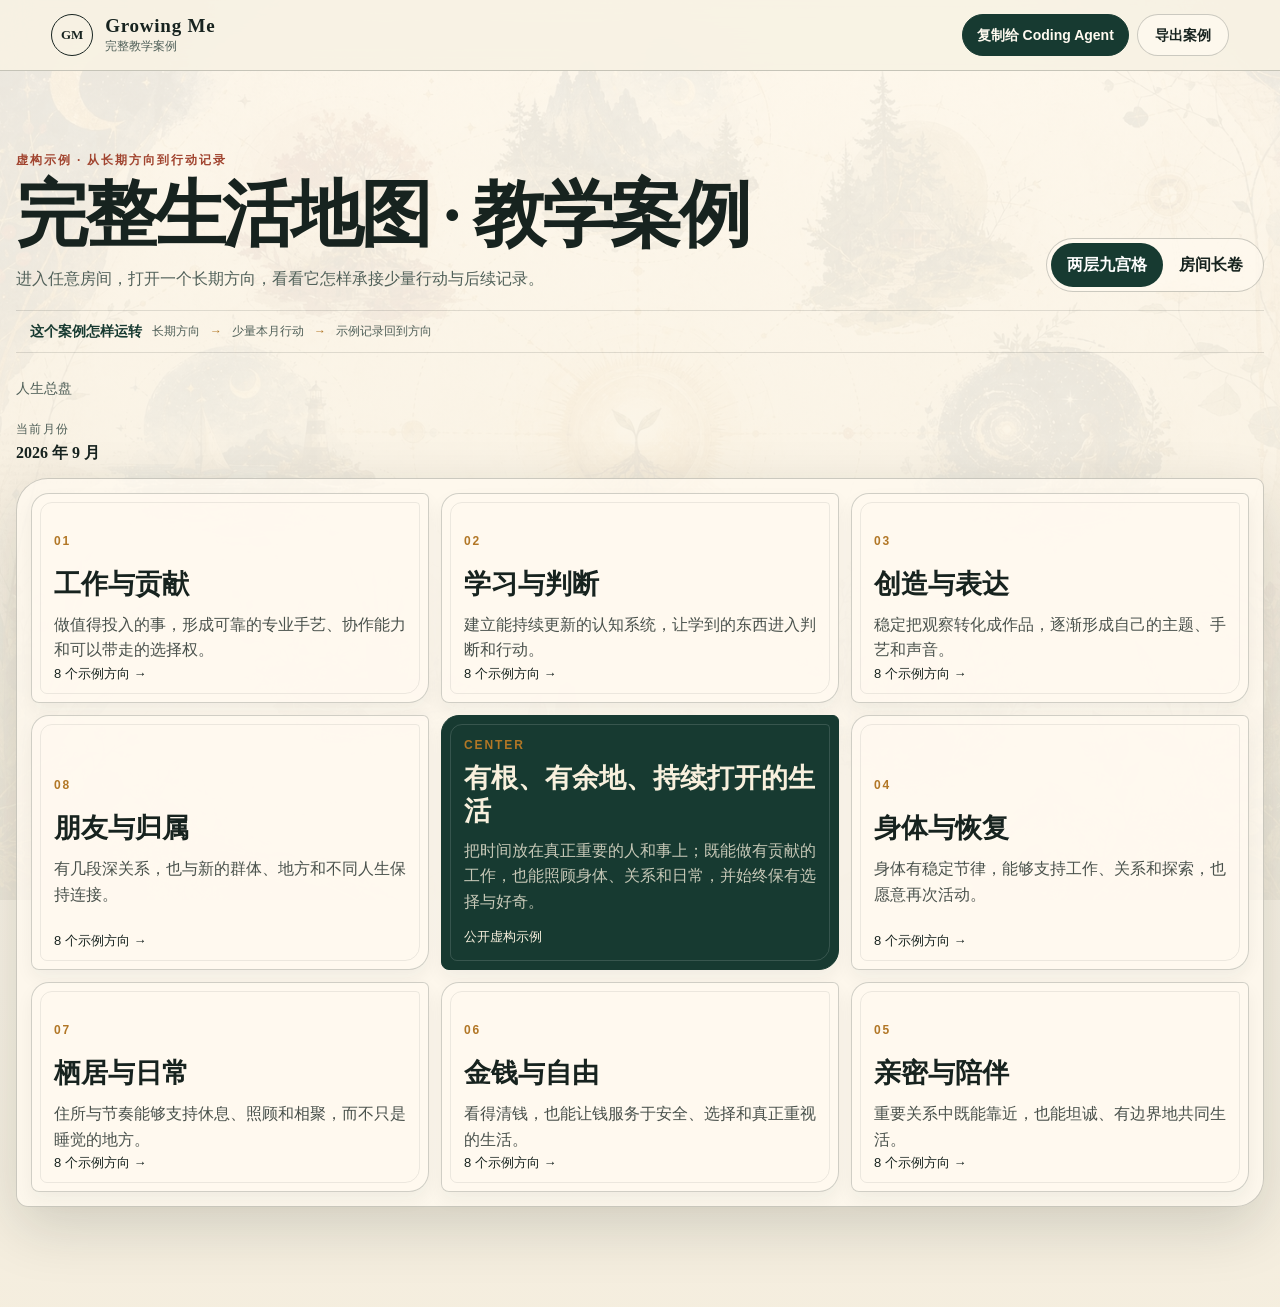
==== commit b8c825a4: "Refine eight room scenes and corridor finale" ====
--- a/monthly/index.html
+++ b/monthly/index.html
@@ -6,7 +6,7 @@
   <meta name="description" content="Growing Me 两层人生地图：从长期方向到本月重点与真实证据。">
   <meta name="theme-color" content="#17231f">
   <title>Growing Me · 月度人生地图</title>
-  <link rel="stylesheet" href="styles.css?v=1.2.0-20260918d">
+  <link rel="stylesheet" href="styles.css?v=1.3.0-20260919-atlas">
 </head>
 <body>
   <header class="topbar">
@@ -110,12 +110,42 @@
           <p class="corridor-instruction" id="corridorInstruction">滚动或按方向键前行；门显色后，点击推门进入</p>
         </div>
       </div>
+      <section id="corridorOutro" class="corridor-outro" aria-labelledby="corridorOutroTitle">
+        <div class="corridor-outro-copy">
+          <p class="corridor-outro-kicker">THE END OF THE CORRIDOR <span aria-hidden="true">/</span> 长廊尽头</p>
+          <h2 id="corridorOutroTitle">路走到这里，<br>地图仍在继续。</h2>
+          <p>八扇门不是八个答案。回到总盘，看见它们怎样共同组成你的生活。</p>
+          <div class="corridor-outro-actions">
+            <button class="button corridor-outro-return" id="corridorOutroReturnButton" type="button">合上长廊 · 回到人生总盘 <span aria-hidden="true">↗</span></button>
+            <button class="corridor-outro-revisit" id="corridorOutroRevisitButton" type="button">从入口再走一遍 <span aria-hidden="true">↑</span></button>
+          </div>
+        </div>
+        <div class="corridor-outro-threshold" aria-hidden="true">
+          <div class="corridor-outro-arch">
+            <span class="corridor-outro-panel corridor-outro-panel-left"></span>
+            <span class="corridor-outro-panel corridor-outro-panel-right"></span>
+            <span class="corridor-outro-seam"></span>
+          </div>
+          <span class="corridor-outro-caption">VIII <i></i> VIII</span>
+        </div>
+      </section>
       <section id="roomFocus" class="room-focus" aria-label="放大的房间" hidden>
         <button class="button room-focus-back" id="exitRoomButton" type="button">← 回到这扇门前</button>
         <div id="roomFocusContent" class="room-focus-content"></div>
+        <div class="room-exit-transition" aria-hidden="true">
+          <div class="room-exit-arch">
+            <span class="room-exit-leaf room-exit-leaf-left"></span>
+            <span class="room-exit-leaf room-exit-leaf-right"></span>
+          </div>
+        </div>
       </section>
       <button class="room-overview-button" id="roomOverviewButton" type="button" hidden><span>方向总览</span><strong></strong></button>
     </section>
+    <div id="corridorReturnCurtain" class="corridor-return-curtain" aria-hidden="true" hidden>
+      <span class="corridor-return-leaf corridor-return-leaf-left"></span>
+      <span class="corridor-return-leaf corridor-return-leaf-right"></span>
+      <span class="corridor-return-seam"></span>
+    </div>
   </main>
 
   <details class="advanced-tools" id="advancedTools">
@@ -303,6 +333,6 @@
 
   <script src="model.js?v=1.2.0-20260918b"></script>
   <script src="ledger.js?v=1.0.0-20260917"></script>
-  <script src="app.js?v=1.2.0-20260918d"></script>
+  <script src="app.js?v=1.3.0-20260919-atlas"></script>
 </body>
 </html>
--- a/monthly/styles.css
+++ b/monthly/styles.css
@@ -253,8 +253,11 @@
 .grid-card:hover { transform: translateY(-4px) rotate(-.2deg); background: #fffaf0; box-shadow: 0 15px 32px rgba(23,35,31,.13); }
 .grid-card:not(button) { cursor: default; }
 .grid-card:not(button):hover { transform: none; box-shadow: 0 8px 18px rgba(23,35,31,.05); }
-.grid-card.is-center { color: #f8f0dd; background: var(--forest); border-color: var(--forest); }
+.grid-card.is-center { display: flex; flex-direction: column; min-height: 224px; color: #f8f0dd; background: var(--forest); border-color: var(--forest); }
 .grid-card.is-center::after { border-color: rgba(255,255,255,.14); }
+.grid-card.is-center .grid-index { margin-bottom: 10px; }
+.grid-card.is-center h3 { line-height: 1.22; }
+.grid-card.is-center .card-foot { position: static; margin-top: auto; padding-top: 12px; }
 .grid-card.is-empty { border-style: dashed; background: rgba(255,250,240,.36); }
 .grid-card.is-demo-preview {
   border-color: rgba(178,119,38,.52);
@@ -736,6 +739,77 @@
 .corridor-instruction { position: absolute; z-index: 24; right: 32px; bottom: 24px; margin: 0; color: rgba(255,250,240,.7); font-size: 12px; }
 .corridor-empty { position: absolute; left: 50%; top: 50%; max-width: 500px; color: var(--forest); text-align: center; transform: translate(-50%,-50%); }
 
+/* The final threshold is a real stop after the eight-door journey, not a ninth card. */
+.corridor-outro {
+  position: relative;
+  display: grid;
+  grid-template-columns: minmax(0,1.08fr) minmax(280px,.92fr);
+  align-items: center;
+  gap: clamp(40px,7vw,120px);
+  min-height: min(900px,100svh);
+  padding: clamp(90px,10vw,160px) clamp(28px,9vw,150px);
+  overflow: hidden;
+  color: #eee7d8;
+  background:
+    radial-gradient(ellipse at 71% 43%, rgba(168,133,76,.13), transparent 32%),
+    linear-gradient(137deg,#102920 5%,#1b382e 58%,#0e241d 100%);
+}
+.corridor-outro::before {
+  content: "";
+  position: absolute;
+  inset: 18px;
+  border: 1px solid rgba(225,196,143,.21);
+  pointer-events: none;
+}
+.corridor-outro::after {
+  content: "";
+  position: absolute;
+  inset: 0;
+  opacity: .12;
+  pointer-events: none;
+  background: url('../assets/life-atlas-background-v1.jpg') center / cover;
+  filter: grayscale(1) contrast(1.3);
+  mix-blend-mode: soft-light;
+}
+.corridor-outro-copy { position: relative; z-index: 2; max-width: 650px; }
+.corridor-outro-kicker { margin: 0 0 clamp(28px,5vw,64px); color: #d5b77e; font-size: 10px; font-weight: 700; letter-spacing: .22em; }
+.corridor-outro-kicker span { display: inline-block; margin: 0 13px; color: rgba(238,231,216,.46); }
+.corridor-outro h2 { margin: 0; font: 500 clamp(46px,5.8vw,88px)/1.12 var(--display); letter-spacing: -.045em; text-wrap: balance; }
+.corridor-outro-copy > p:not(.corridor-outro-kicker) { max-width: 440px; margin: 28px 0 0; color: rgba(238,231,216,.72); font-size: clamp(15px,1.25vw,18px); line-height: 1.9; }
+.corridor-outro-actions { display: flex; align-items: center; flex-wrap: wrap; gap: 14px 26px; margin-top: 46px; }
+.corridor-outro-return { display: inline-flex; align-items: center; justify-content: center; gap: 26px; min-height: 56px; padding: 14px 20px; border: 1px solid #c6a673; border-radius: 2px; color: #143027; background: #dfc99e; box-shadow: 0 16px 34px rgba(3,15,12,.18); font-weight: 700; cursor: pointer; transition: background .22s ease, transform .22s ease, box-shadow .22s ease; }
+.corridor-outro-return:hover { background: #f0dbb6; box-shadow: 0 19px 38px rgba(3,15,12,.25); transform: translateY(-2px); }
+.corridor-outro-return span { font-size: 20px; font-weight: 400; line-height: 1; }
+.corridor-outro-revisit { min-height: 44px; padding: 8px 0; border: 0; border-bottom: 1px solid rgba(238,231,216,.36); color: rgba(238,231,216,.85); background: transparent; cursor: pointer; }
+.corridor-outro-revisit:hover { color: #fffaf0; border-color: #d5b77e; }
+.corridor-outro-revisit span { margin-left: 8px; color: #d5b77e; }
+.corridor-outro-threshold { position: relative; z-index: 2; display: grid; justify-items: center; align-content: center; min-height: 550px; }
+.corridor-outro-threshold::before { content: ""; position: absolute; left: 50%; bottom: 38px; width: min(470px,100%); height: 22px; border-radius: 50%; background: rgba(0,8,6,.48); filter: blur(16px); transform: translateX(-50%); }
+.corridor-outro-arch { position: relative; width: min(100%,340px); aspect-ratio: .68; overflow: hidden; border: 12px solid #9f8559; border-bottom-width: 8px; border-radius: 47% 47% 2px 2px / 19% 19% 2px 2px; background: #071b15; box-shadow: 0 25px 55px rgba(2,15,11,.45), 0 0 0 1px rgba(226,192,127,.23), inset 0 0 0 4px rgba(13,37,28,.95); }
+.corridor-outro-arch::before { content: ""; position: absolute; z-index: 3; inset: 7px; border: 1px solid rgba(224,190,123,.35); border-radius: inherit; pointer-events: none; }
+.corridor-outro-panel { position: absolute; top: 0; bottom: 0; width: 50%; background: linear-gradient(105deg,#173b2e,#1f4939 48%,#102d23); box-shadow: inset 0 0 0 1px rgba(227,197,140,.24), inset 0 0 0 10px rgba(6,25,18,.25); }
+.corridor-outro-panel::before { content: ""; position: absolute; inset: 14% 15% 10%; border: 1px solid rgba(223,195,139,.24); border-radius: 46% 46% 2px 2px / 16% 16% 2px 2px; }
+.corridor-outro-panel-left { left: 0; border-right: 1px solid rgba(5,21,16,.7); }
+.corridor-outro-panel-right { right: 0; border-left: 1px solid rgba(5,21,16,.7); background: linear-gradient(255deg,#173b2e,#1f4939 48%,#102d23); }
+.corridor-outro-panel-left::after,.corridor-outro-panel-right::after { content: ""; position: absolute; top: 55%; width: 8px; height: 8px; border: 1px solid #e0c389; border-radius: 50%; background: #6e532e; box-shadow: 0 0 0 3px rgba(8,29,21,.8); }
+.corridor-outro-panel-left::after { right: 13px; }
+.corridor-outro-panel-right::after { left: 13px; }
+.corridor-outro-seam { position: absolute; z-index: 2; left: calc(50% - 1px); top: 12%; width: 2px; height: 78%; background: linear-gradient(transparent,rgba(229,195,130,.66),transparent); }
+.corridor-outro-caption { display: flex; align-items: center; gap: 16px; margin-top: 24px; color: #c9aa73; font: 500 11px var(--display); letter-spacing: .25em; }
+.corridor-outro-caption i { width: 52px; height: 1px; background: rgba(201,170,115,.55); }
+
+/* A full-screen pair of hinged leaves closes over the corridor before the overview appears. */
+.corridor-return-curtain { position: fixed; z-index: 220; inset: 0; overflow: hidden; perspective: 1200px; pointer-events: auto; }
+.corridor-return-leaf { position: absolute; top: 0; bottom: 0; width: calc(50% + 1px); background: linear-gradient(105deg,#0d291e,#214333 48%,#092219); border: 1px solid rgba(218,185,120,.42); box-shadow: inset 0 0 0 10px rgba(6,27,19,.72), inset 0 0 0 11px rgba(214,178,112,.28), 0 16px 48px rgba(0,11,7,.4); backface-visibility: hidden; transition: transform .72s cubic-bezier(.28,.78,.18,1); }
+.corridor-return-leaf::before { content: ""; position: absolute; inset: 8% 9%; border: 1px solid rgba(218,185,120,.25); }
+.corridor-return-leaf-left { left: 0; transform-origin: left center; transform: rotateY(-108deg); }
+.corridor-return-leaf-right { right: 0; transform-origin: right center; transform: rotateY(108deg); background: linear-gradient(255deg,#0d291e,#214333 48%,#092219); }
+.corridor-return-curtain.is-closing .corridor-return-leaf { transform: rotateY(0); }
+.corridor-return-curtain.is-opening .corridor-return-leaf-left { transform: rotateY(-108deg); }
+.corridor-return-curtain.is-opening .corridor-return-leaf-right { transform: rotateY(108deg); }
+.corridor-return-seam { position: absolute; z-index: 2; left: calc(50% - 1px); top: 8%; width: 2px; height: 84%; opacity: 0; background: linear-gradient(transparent,#c8a468,transparent); pointer-events: none; transition: opacity .2s ease; }
+.corridor-return-curtain.is-closing .corridor-return-seam { opacity: .75; transition-delay: .42s; }
+
 body.room-is-open { overflow: hidden; }
 .room-focus {
   --portal-x: 50vw;
@@ -761,7 +835,84 @@
 }
 .room-focus::before { content: ""; position: fixed; z-index: 1; inset: 0; pointer-events: none; opacity: .08; background: url('../assets/life-atlas-background-v1.jpg') center / cover; filter: grayscale(1) contrast(1.25); mix-blend-mode: screen; }
 .room-focus.is-open { opacity: 1; clip-path: circle(160vmax at var(--portal-x) var(--portal-y)); }
-.room-focus.is-closing { opacity: 0; clip-path: circle(0 at var(--portal-x) var(--portal-y)); }
+.room-focus.is-closing { opacity: 1; clip-path: circle(160vmax at var(--portal-x) var(--portal-y)); }
+.room-exit-transition {
+  position: fixed;
+  z-index: 120;
+  inset: 0;
+  display: grid;
+  place-items: center;
+  overflow: hidden;
+  visibility: hidden;
+  opacity: 0;
+  pointer-events: none;
+  background: radial-gradient(ellipse at 50% 46%, rgba(7,25,20,.1), rgba(5,22,17,.82));
+}
+.room-focus.is-closing .room-exit-transition {
+  visibility: visible;
+  animation: roomExitDusk .64s ease both;
+}
+.room-exit-arch {
+  position: relative;
+  width: min(76vw, 440px);
+  height: min(83svh, 620px);
+  overflow: hidden;
+  border: 12px solid #173a31;
+  border-radius: 48% 48% 4px 4px / 17% 17% 4px 4px;
+  background: rgba(7,25,20,.12);
+  box-shadow: 0 24px 100px rgba(1,10,7,.56), inset 0 0 0 3px #c79a4a, 0 0 0 1px rgba(242,214,155,.35);
+  perspective: 1000px;
+}
+.room-exit-arch::after {
+  content: "";
+  position: absolute;
+  z-index: 4;
+  inset: 12px;
+  border: 1px solid rgba(255,245,214,.38);
+  border-radius: 47% 47% 2px 2px / 16% 16% 2px 2px;
+  pointer-events: none;
+}
+.room-exit-leaf {
+  position: absolute;
+  top: 0;
+  bottom: 0;
+  width: 50.1%;
+  border: 1px solid rgba(6,24,18,.68);
+  background:
+    linear-gradient(90deg, rgba(255,255,255,.07), transparent 19% 82%, rgba(0,0,0,.16)),
+    repeating-linear-gradient(0deg, transparent 0 25%, rgba(220,182,104,.14) 25.3% 25.8%),
+    #173a31;
+  box-shadow: inset 0 0 22px rgba(5,22,16,.36);
+  backface-visibility: hidden;
+}
+.room-exit-leaf::before {
+  content: "";
+  position: absolute;
+  inset: 13% 12% 8%;
+  border: 1px solid rgba(230,196,123,.48);
+  border-radius: 42% 42% 3px 3px / 10% 10% 3px 3px;
+  box-shadow: inset 0 0 0 7px rgba(2,19,13,.12);
+}
+.room-exit-leaf::after {
+  content: "";
+  position: absolute;
+  top: 56%;
+  width: 11px;
+  height: 11px;
+  border: 2px solid #f0d28f;
+  border-radius: 50%;
+  background: #b77c31;
+  box-shadow: 0 0 0 5px rgba(6,27,21,.48), 0 3px 9px rgba(0,0,0,.4);
+}
+.room-exit-leaf-left { left: 0; transform-origin: left center; transform: rotateY(-108deg); }
+.room-exit-leaf-left::after { right: 9%; }
+.room-exit-leaf-right { right: 0; transform-origin: right center; transform: rotateY(108deg); }
+.room-exit-leaf-right::after { left: 9%; }
+.room-focus.is-closing .room-exit-leaf-left { animation: roomExitLeft .64s cubic-bezier(.24,.72,.23,1) both; }
+.room-focus.is-closing .room-exit-leaf-right { animation: roomExitRight .64s cubic-bezier(.24,.72,.23,1) both; }
+@keyframes roomExitDusk { from { opacity: 0; } to { opacity: 1; } }
+@keyframes roomExitLeft { from { transform: rotateY(-108deg); } to { transform: rotateY(0); } }
+@keyframes roomExitRight { from { transform: rotateY(108deg); } to { transform: rotateY(0); } }
 .room-focus-back { position: fixed; z-index: 95; top: 20px; left: 22px; min-height: 46px; color: var(--paper-light); border-color: rgba(255,255,255,.4); background: rgba(11,39,31,.88); box-shadow: 0 10px 34px rgba(2,14,11,.26); backdrop-filter: blur(10px); }
 .room-focus-content {
   position: relative;
@@ -790,12 +941,24 @@
 .room-stage::after { content: ""; position: absolute; z-index: 30; inset: 0; pointer-events: none; box-shadow: inset 0 0 140px rgba(0,12,9,.68), inset 0 -80px 110px rgba(0,10,8,.48); }
 .room-space { position: absolute; z-index: 1; inset: 0; overflow: hidden; pointer-events: none; }
 .room-space::before { content: ""; position: absolute; inset: -8%; opacity: .15; background: var(--focus-art) center / min(70vw,850px) auto no-repeat; filter: grayscale(.35) saturate(.74); transform: scale(calc(1 + var(--room-progress) * .14)) rotate(calc((var(--room-progress) - .5) * 2deg)); }
-.room-space-plane, .room-space-orbit { position: absolute; border: 1px solid rgba(226,190,112,.16); pointer-events: none; }
-.room-space-plane-one { inset: 15% 7% 9%; transform: perspective(900px) rotateX(66deg); background: repeating-linear-gradient(90deg, transparent 0 9%, rgba(220,182,104,.08) 9.2% 9.45%), repeating-linear-gradient(0deg, transparent 0 13%, rgba(220,182,104,.07) 13.2% 13.5%); }
-.room-space-plane-two { inset: 8% 18% 18%; border-radius: 50%; transform: rotate(-9deg); }
-.room-space-orbit { border-radius: 50%; }
-.room-space-orbit-one { width: 46vw; height: 19vw; left: -8vw; top: 17%; transform: rotate(24deg); }
-.room-space-orbit-two { width: 38vw; height: 15vw; right: -5vw; bottom: 12%; transform: rotate(-18deg); }
+/* Each room's own illustration carries the scene; there is no shared floor grid or orbit. */
+.room-layout-gallery .room-space::before,
+.room-layout-book .room-space::before,
+.room-layout-ledger .room-space::before,
+.room-layout-cabinet .room-space::before,
+.room-layout-album .room-space::before { opacity: 0; }
+.room-layout-gallery .room-space {
+  background: radial-gradient(ellipse at 26% 28%,rgba(245,209,137,.12),transparent 24%),radial-gradient(ellipse at 72% 28%,rgba(245,209,137,.1),transparent 22%);
+}
+.room-layout-book .room-space {
+  background: radial-gradient(ellipse at 48% 50%,rgba(248,227,179,.12),transparent 54%);
+}
+.room-layout-ledger .room-space {
+  background: radial-gradient(ellipse at 52% 48%,rgba(255,233,190,.1),transparent 60%);
+}
+.room-layout-cabinet .room-space {
+  background: radial-gradient(circle at 72% 30%,rgba(255,205,112,.11),transparent 35%);
+}
 .scene-metaphor { position: absolute; z-index: 3; inset: 0; overflow: hidden; pointer-events: none; }
 .scene-metaphor svg { overflow: visible; }
 
@@ -872,59 +1035,111 @@
 .lab-controls i { width: 7px; height: 7px; border-radius: 50%; background: #6ec3a3; box-shadow: 0 0 8px rgba(110,195,163,.6); }.lab-controls i:nth-child(3) { background: #edc06b; }
 
 /* 04 · health: a botanical cross-section from roots to a living crown */
-.life-tree.botanical-tree { position: absolute; right: 1%; top: 4%; width: min(61vw,790px); height: 91%; overflow: visible; filter: drop-shadow(0 30px 34px rgba(0,12,8,.32)); }
-.tree-halo { fill: url(#treeHalo); animation: treeBreathe 6.5s ease-in-out infinite; }
-.tree-soil-line { fill: none; stroke: rgba(217,178,101,.32); stroke-width: 2; stroke-dasharray: 5 12; }
-.tree-roots path { fill: none; stroke: url(#treeRootGradient); stroke-width: 8; stroke-linecap: round; stroke-linejoin: round; opacity: .78; filter: drop-shadow(0 7px 6px rgba(0,0,0,.2)); }
-.tree-trunk { fill: url(#treeTrunkGradient); stroke: rgba(236,194,112,.34); stroke-width: 2; }
-.tree-branches path { fill: none; stroke: #9a6a3d; stroke-width: 11; stroke-linecap: round; stroke-linejoin: round; }
-.tree-twigs path { fill: none; stroke: rgba(188,147,78,.76); stroke-width: 3.5; stroke-linecap: round; }
-.tree-canopy-wash path { fill: rgba(74,139,86,.14); stroke: rgba(185,205,126,.14); stroke-width: 2; }
-.tree-leaves { filter: drop-shadow(0 5px 6px rgba(0,26,17,.22)); }
-.tree-leaf { stroke: rgba(226,214,143,.4); stroke-width: 1.25; transform-box: fill-box; transform-origin: center; }
-.tree-leaf-1 { fill: #5f9c67; }.tree-leaf-2 { fill: #83ad73; }.tree-leaf-3 { fill: #3f7e5a; }
-.tree-growth-rings ellipse { fill: none; stroke: rgba(242,207,132,.48); stroke-width: 2; }
-.tree-vital-nodes circle { fill: #efc46d; stroke: rgba(21,76,54,.92); stroke-width: 4; filter: drop-shadow(0 0 7px rgba(239,196,109,.55)); animation: treeVital 3s ease-out infinite; }
-
-/* 05 · love: an open book and a sequence of doors into shared life */
-.door-sequence { position: absolute; right: 5%; top: 18%; display: flex; align-items: flex-end; gap: 16px; width: 56%; height: 54%; perspective: 900px; }
-.door-sequence i { position: relative; display: grid; place-items: end center; width: calc(22% - var(--door-index) * 1.4%); height: calc(86% - var(--door-index) * 8%); padding-bottom: 18px; border: 6px solid rgba(102,66,34,.68); border-bottom-width: 13px; border-radius: 46% 46% 3px 3px / 16% 16% 3px 3px; color: #8e5a28; background: linear-gradient(90deg,#f6ead1,#d8c4a0); box-shadow: inset -18px 0 24px rgba(92,61,31,.12),0 24px 45px rgba(51,31,15,.18); transform: rotateY(calc(-28deg + var(--door-index) * 7deg)) translateZ(calc(var(--door-index) * -12px)); }
-.door-sequence i::after { content: ""; position: absolute; width: 7px; height: 7px; margin: 0 0 45% 55%; border-radius: 50%; background: #aa6f2b; }
-.door-sequence span { font: 700 11px var(--body); }
-
-/* 06 · money: ruled accounts beneath a bridge assembled in eight segments */
-.bridge-ledger-lines { position: absolute; inset: 13% 10%; border-left: 2px solid rgba(159,71,47,.28); background: repeating-linear-gradient(0deg,transparent 0 46px,rgba(42,88,68,.14) 47px 48px); }
-.choice-bridge { position: absolute; left: 12%; right: 12%; bottom: 12%; display: grid; grid-template-columns: repeat(8,1fr); align-items: end; height: 31%; filter: drop-shadow(0 22px 20px rgba(35,22,12,.25)); }
-.choice-bridge::before { content: ""; position: absolute; left: 0; right: 0; top: 18%; height: 16px; border: 3px solid #674826; border-radius: 999px 999px 8px 8px; background: #c49855; }
-.choice-bridge i { position: relative; display: grid; place-items: end center; height: calc(46% + (var(--bridge-rise, 0) * 1%)); padding-bottom: 4px; border-inline: 5px solid #76502b; border-radius: 45% 45% 0 0; color: #6c4724; font: 700 9px var(--body); }
-.choice-bridge i:nth-child(2),.choice-bridge i:nth-child(7) { height: 58%; }
-.choice-bridge i:nth-child(3),.choice-bridge i:nth-child(6) { height: 70%; }
-.choice-bridge i:nth-child(4),.choice-bridge i:nth-child(5) { height: 82%; }
-
-/* 07 · a cutaway house whose eight windows hold a cabinet of interests */
-.house-cutaway { position: absolute; right: 7%; top: 20%; width: 52%; height: 61%; border: 14px solid #6d4a2b; border-top-width: 18px; background: rgba(29,45,37,.52); box-shadow: inset 0 0 55px rgba(0,0,0,.45),0 32px 60px rgba(0,0,0,.28); }
-.house-roof { position: absolute; left: -13%; right: -13%; bottom: 100%; height: 34%; clip-path: polygon(50% 0,100% 100%,0 100%); background: linear-gradient(135deg,#93683c,#4c3323); }
-.house-windows { position: absolute; inset: 6%; display: grid; grid-template-columns: repeat(4,1fr); grid-template-rows: repeat(2,1fr); gap: 10px; }
-.house-windows i { display: grid; place-items: end start; padding: 9px; border: 6px solid #8c633a; color: #5e4026; background: radial-gradient(circle at 35% 25%,rgba(255,229,153,.8),rgba(206,182,119,.48) 45%,rgba(31,70,55,.72)); box-shadow: inset 0 0 0 2px rgba(255,246,217,.2); font: 700 10px var(--body); }
-.house-cabinet { position: absolute; right: 9%; bottom: 7%; width: 22%; height: 35%; border: 6px double #6d4a2b; background: repeating-linear-gradient(0deg,#bf9861 0 31%,#6d4a2b 32% 35%); }
-
-/* 08 · a family table connected by relationships, with loose album prints */
-.family-links { position: absolute; inset: 8%; width: 84%; height: 80%; opacity: .6; }
-.family-links path { fill: none; stroke: #ddb56d; stroke-width: 4; stroke-dasharray: 9 8; }
-.family-table { position: absolute; right: 16%; top: 33%; width: 38%; height: 30%; border: 14px solid #7b5132; border-radius: 50%; background: radial-gradient(ellipse,#c69d64,#8e613a 66%,#583821); box-shadow: inset 0 0 0 8px rgba(255,233,184,.15),0 25px 50px rgba(0,0,0,.3); }
-.family-people i { position: absolute; width: 54px; height: 54px; border: 6px solid #f0e4c9; border-radius: 50%; background: #739982; box-shadow: 0 10px 25px rgba(0,0,0,.32); }
-.family-people i:nth-child(1) { right: 34%; top: 23%; }
-.family-people i:nth-child(2) { right: 12%; top: 37%; background: #b68059; }
-.family-people i:nth-child(3) { right: 16%; top: 66%; background: #6d8ea0; }
-.family-people i:nth-child(4) { right: 46%; top: 69%; background: #af7d8b; }
-.family-people i:nth-child(5) { right: 57%; top: 43%; background: #8fa968; }
-.family-people i:nth-child(6) { right: 45%; top: 18%; background: #b19a65; }
-.album-stack { position: absolute; left: 7%; bottom: 8%; width: 270px; height: 185px; }
-.album-stack i { position: absolute; inset: 0; border: 10px solid #f0e4c9; background: linear-gradient(145deg,#6c917c,#d7b36d); box-shadow: 0 14px 35px rgba(0,0,0,.32); }
-.album-stack i:nth-child(1) { transform: rotate(-8deg); }
-.album-stack i:nth-child(2) { transform: translate(24px,-8px) rotate(5deg); background: linear-gradient(145deg,#9c6a55,#d9bf80); }
-.album-stack i:nth-child(3) { transform: translate(48px,-18px) rotate(-1deg); background: linear-gradient(145deg,#405f54,#c2a166); }
+.life-tree.botanical-tree { position: absolute; right: 1%; top: 4%; width: min(61vw,790px); height: 91%; overflow: visible; filter: drop-shadow(0 24px 22px rgba(0,12,8,.27)); }
+.tree-halo { fill: url(#treeHalo); transform-origin: 500px 264px; animation: treeBreathe 11s ease-in-out infinite; }
+.tree-specimen-rings path { fill: none; stroke: rgba(217,194,130,.16); stroke-width: 1; stroke-dasharray: 1 8; stroke-linecap: round; }
+.tree-specimen-rings circle { fill: rgba(230,199,126,.42); }
+.tree-soil-line { fill: none; stroke: rgba(215,181,114,.35); stroke-width: 1.4; stroke-linecap: round; }
+.tree-soil-grain path { fill: none; stroke: rgba(213,179,112,.22); stroke-width: 1; stroke-linecap: round; }
+.tree-roots path { fill: none; stroke: rgba(163,133,88,.79); stroke-width: 3.2; stroke-linecap: round; stroke-linejoin: round; }
+.tree-roots path:nth-child(even) { stroke: rgba(131,110,77,.74); stroke-width: 2.5; }
+.tree-roots path:nth-child(n + 5) { stroke-width: 1.8; }
+.tree-root-filaments path { fill: none; stroke: rgba(177,151,104,.46); stroke-width: 1.15; stroke-linecap: round; }
+.tree-canopy-wash path { fill: url(#treeCanopyGradient); stroke: rgba(181,207,146,.22); stroke-width: 1.4; }
+.tree-canopy-wash path + path { fill: rgba(130,174,116,.08); stroke: rgba(186,212,145,.14); stroke-width: .8; }
+.tree-branches path { fill: none; stroke: #745e3f; stroke-width: 7.5; stroke-linecap: round; stroke-linejoin: round; }
+.tree-branches path:nth-child(2),.tree-branches path:nth-child(3) { stroke-width: 6.2; }
+.tree-branches path:last-child { stroke-width: 5.5; }
+.tree-twigs path { fill: none; stroke: rgba(177,139,84,.75); stroke-width: 2.2; stroke-linecap: round; stroke-linejoin: round; }
+.tree-trunk { fill: url(#treeTrunkGradient); stroke: rgba(152,140,106,.38); stroke-width: 1; }
+.tree-bark path { fill: none; stroke: rgba(222,192,135,.34); stroke-width: 1.15; stroke-linecap: round; }
+.tree-bark path + path { stroke: rgba(54,42,30,.48); stroke-width: 1.15; }
+.tree-leaves { filter: drop-shadow(0 3px 3px rgba(0,26,17,.18)); }
+.tree-leaf { stroke: rgba(229,220,156,.48); stroke-width: .9; }
+.tree-leaf:nth-child(4n) { opacity: .74; }
+.tree-leaf:nth-child(5n) { opacity: .9; }
+.tree-leaf-1 { fill: #6f9a6d; }.tree-leaf-2 { fill: #9cba7c; }.tree-leaf-3 { fill: #427c61; }
+.tree-leaf-sprigs path { fill: rgba(151,186,113,.9); stroke: rgba(227,218,151,.54); stroke-width: 1.25; stroke-linejoin: round; }
+.tree-leaf-veins path { fill: none; stroke: rgba(233,226,168,.54); stroke-width: .8; stroke-linecap: round; }
+.tree-ground-sprouts path:first-child { fill: none; stroke: rgba(183,157,101,.72); stroke-width: 2; stroke-linecap: round; }
+.tree-ground-sprouts path + path { fill: rgba(115,164,110,.68); stroke: rgba(214,204,140,.35); stroke-width: .9; }
+.tree-vital-nodes circle { fill: #f0cc82; stroke: rgba(20,69,51,.82); stroke-width: 2.3; filter: drop-shadow(0 0 5px rgba(239,196,109,.35)); animation: treeVital 5.5s ease-in-out infinite; }
+.tree-vital-nodes circle:nth-child(2) { animation-delay: 1.4s; }.tree-vital-nodes circle:nth-child(3) { animation-delay: 2.8s; }
+@media (prefers-reduced-motion: reduce) { .tree-halo,.tree-vital-nodes circle { animation: none; } }
+
+/* 05 · love: an annotated folio opening into a sequence of thresholds */
+.book-folio { position: absolute; right: 7%; top: 13%; display: grid; gap: 9px; width: 33%; color: #725539; text-align: right; font: 600 10px/1.3 var(--body); letter-spacing: .24em; }
+.book-folio-rule { display: block; height: 1px; background: linear-gradient(90deg,transparent,rgba(121,86,49,.38)); }
+.book-folio-title { font: 500 clamp(15px,1.6vw,22px)/1 var(--display); letter-spacing: .08em; }
+.book-folio-mark { color: rgba(104,79,49,.6); font-size: 9px; }
+.door-sequence { position: absolute; right: 8%; top: 25%; width: 43%; height: 55%; perspective: 1000px; }
+.door-sequence i { position: absolute; left: calc(var(--door-index) * 10%); top: calc(var(--door-index) * 7%); display: flex; align-items: flex-end; justify-content: flex-end; width: calc(94% - var(--door-index) * 13%); height: calc(92% - var(--door-index) * 12%); padding: 0 8% 7%; border: 2px solid rgba(115,78,43,.67); border-bottom-width: 2px; border-radius: 49% 49% 2px 2px / 18% 18% 2px 2px; color: #7d5e3f; background: linear-gradient(145deg,rgba(255,250,238,.07),rgba(131,100,57,.075)); box-shadow: inset 8px 0 12px rgba(98,65,35,.065),8px 12px 26px rgba(56,36,17,.07); transform: translateZ(calc(var(--door-index) * -8px)); }
+.door-sequence i::before { content: ""; position: absolute; left: 8%; right: 8%; top: 10%; bottom: 10%; border: 1px solid rgba(125,93,57,.27); border-radius: inherit; }
+.door-sequence i::after { content: ""; position: absolute; right: 11%; top: 52%; width: 4px; height: 4px; border-radius: 50%; background: #9e703d; box-shadow: 0 0 0 3px rgba(173,135,77,.12); }
+.door-sequence span { position: relative; color: rgba(92,65,41,.74); font: 600 9px var(--body); letter-spacing: .18em; }
+.book-ribbon { position: absolute; left: 50.4%; top: 11%; width: 10px; height: 43%; background: linear-gradient(90deg,#8b513f,#b76e58 48%,#7c4132); clip-path: polygon(0 0,100% 0,100% 100%,50% 88%,0 100%); box-shadow: 2px 3px 8px rgba(60,31,20,.18); }
+
+/* 06 · money: a measured bridge drawing laid over an account folio */
+.bridge-ledger-lines { position: absolute; right: 12%; top: 19%; display: flex; justify-content: space-between; width: 48%; height: 12%; border-top: 1px solid rgba(107,95,68,.38); border-bottom: 1px solid rgba(107,95,68,.22); color: rgba(92,84,62,.65); font: 600 9px var(--body); letter-spacing: .16em; }
+.bridge-ledger-lines span { align-self: center; }
+.choice-bridge { position: absolute; right: 6%; top: 28%; width: 62%; height: 57%; overflow: visible; filter: drop-shadow(0 14px 13px rgba(62,47,26,.12)); }
+.choice-bridge path { fill: none; stroke-linecap: round; stroke-linejoin: round; }
+.choice-bridge .bridge-ground { stroke: rgba(75,81,59,.42); stroke-width: 2; }
+.choice-bridge .bridge-deck { stroke: #536f5c; stroke-width: 9; }
+.choice-bridge .bridge-arch { stroke: #a27848; stroke-width: 12; }
+.choice-bridge .bridge-rail { stroke: #937046; stroke-width: 2.5; }
+.choice-bridge .bridge-suspender { stroke: rgba(79,105,83,.65); stroke-width: 2.5; }
+.choice-bridge .bridge-water { stroke: rgba(83,122,101,.29); stroke-width: 1.5; }
+.bridge-measure text { fill: #846e4e; font: 600 15px var(--body); letter-spacing: .12em; }
+.ledger-seal { position: absolute; right: 12%; bottom: 12%; display: flex; gap: 8px; color: #886f50; font: 700 9px var(--body); letter-spacing: .2em; }
+.ledger-seal span { color: #436e58; font-size: 17px; line-height: .45; }
+
+/* 07 · life: an architectural section with eight deliberately different alcoves */
+.house-cutaway { position: absolute; right: 7%; top: 29%; width: 53%; height: 49%; border: 7px solid #a57b50; border-bottom-width: 13px; background: #243e34; box-shadow: inset 0 0 0 2px rgba(250,225,174,.2),0 28px 50px rgba(0,0,0,.24); }
+.house-cutaway::before { content: ""; position: absolute; z-index: 2; left: -10%; right: -10%; top: -13%; height: 1px; background: rgba(229,197,140,.35); }
+.house-roof { position: absolute; left: -9%; right: -9%; bottom: 100%; height: 42%; clip-path: polygon(50% 0,100% 100%,97% 100%,50% 8%,3% 100%,0 100%); background: linear-gradient(100deg,#866744,#c39c62 51%,#694c32); filter: drop-shadow(0 -3px 10px rgba(227,184,100,.13)); }
+.house-chimney { position: absolute; right: 16%; bottom: 102%; width: 4%; height: 35%; border: 2px solid #ad8556; border-bottom: 0; background: #283d33; }
+.house-windows { position: absolute; inset: 4%; display: grid; grid-template-columns: .95fr 1.12fr .92fr 1.06fr; grid-template-rows: 1fr 1.12fr; gap: 3px; background: #a0784f; }
+.house-windows i { position: relative; display: flex; align-items: flex-end; padding: 8px; overflow: hidden; border: 1px solid rgba(252,230,183,.16); color: rgba(252,232,191,.76); background: linear-gradient(150deg,#50695c,#2e4c41 65%,#1a362c); font: 600 9px var(--body); letter-spacing: .12em; }
+.house-windows i::before { content: ""; position: absolute; left: 14%; top: 12%; width: 72%; height: 55%; border: 1px solid rgba(232,206,154,.4); box-shadow: inset 0 0 0 5px rgba(194,156,92,.055); }
+.house-windows i:nth-child(1)::before { width: 45%; border-left: 4px solid rgba(203,168,113,.66); background: repeating-linear-gradient(90deg,transparent 0 6px,rgba(215,181,119,.52) 7px 9px,transparent 10px 15px); }
+.house-windows i:nth-child(2)::before { left: 29%; top: 17%; width: 42%; height: 45%; border-radius: 50% 50% 2px 2px; background: radial-gradient(circle at 50% 43%,rgba(243,212,145,.52),transparent 35%); }
+.house-windows i:nth-child(3)::before { left: 25%; width: 48%; border-radius: 48% 48% 2px 2px; background: linear-gradient(90deg,transparent 47%,rgba(237,214,172,.34) 48% 50%,transparent 51%); }
+.house-windows i:nth-child(4)::before { left: 21%; top: 21%; width: 55%; height: 38%; border: 5px double rgba(224,193,137,.48); }
+.house-windows i:nth-child(5)::before { left: 24%; width: 28%; border: 0; border-bottom: 2px solid rgba(235,209,163,.5); border-radius: 65% 0 65% 0; background: rgba(136,167,111,.58); transform: rotate(-25deg); }
+.house-windows i:nth-child(6)::before { top: 34%; height: 28%; border: 0; border-top: 2px solid rgba(235,209,163,.44); border-bottom: 2px solid rgba(235,209,163,.44); background: repeating-linear-gradient(90deg,rgba(165,132,88,.58) 0 8px,transparent 8px 13px); }
+.house-windows i:nth-child(7)::before { top: 18%; left: 19%; width: 59%; height: 48%; border-radius: 50% 50% 4px 4px; background: rgba(206,175,118,.12); }
+.house-windows i:nth-child(8)::before { top: 24%; left: 29%; width: 43%; height: 38%; border-radius: 40% 40% 2px 2px; background: radial-gradient(ellipse at 50% 85%,rgba(212,176,113,.56),transparent 75%); }
+.house-stair { position: absolute; z-index: 4; left: 34%; bottom: 6%; width: 19%; height: 34%; border-left: 2px solid rgba(239,210,153,.5); background: repeating-linear-gradient(160deg,transparent 0 12px,rgba(239,210,153,.55) 12px 14px,transparent 14px 23px); clip-path: polygon(0 100%,100% 10%,100% 100%); }
+.house-cabinet { position: absolute; z-index: 4; right: 10%; bottom: 5%; width: 12%; height: 29%; border: 2px solid #b68c5a; background: repeating-linear-gradient(0deg,transparent 0 28%,rgba(184,142,82,.62) 29% 31%); }
+.house-foundation { position: absolute; left: -3%; right: -3%; top: 100%; height: 7px; background: #4f765e; box-shadow: 0 5px 0 rgba(181,143,86,.56); }
+.house-drawing-label { position: absolute; right: 8%; bottom: 12%; color: rgba(228,196,144,.65); font: 600 10px var(--body); letter-spacing: .23em; }
+
+/* 08 · kinship: a quiet overhead table and an archive of abstract prints */
+.family-links { position: absolute; inset: 8%; width: 84%; height: 80%; opacity: .72; }
+.family-links path { fill: none; stroke: rgba(217,186,128,.53); stroke-width: 1.5; stroke-linecap: round; }
+.family-links circle { fill: #e0ba75; }
+.family-table { position: absolute; right: 14%; top: 34%; width: 39%; height: 31%; border: 8px solid #ab7a4c; border-radius: 50%; background: radial-gradient(ellipse at 43% 43%,#a67d51,#785536 65%,#513923); box-shadow: inset 0 0 0 2px rgba(246,216,160,.2),inset 0 0 0 22px rgba(31,36,27,.04),0 28px 52px rgba(0,0,0,.32); transform: rotate(-8deg); }
+.family-table-grain { position: absolute; inset: 14%; border: 1px solid rgba(236,205,151,.18); border-radius: 50%; box-shadow: 0 0 0 9px rgba(100,64,35,.11),0 0 0 19px rgba(229,182,109,.065); }
+.family-table-vase { position: absolute; left: 47%; top: 45%; width: 14px; height: 18px; border: 1px solid rgba(238,222,182,.72); border-radius: 3px 3px 8px 8px; background: #53705b; box-shadow: 0 2px 0 4px rgba(239,217,173,.12); }
+.family-table-vase::before { content: ""; position: absolute; left: 6px; bottom: 15px; width: 1px; height: 25px; background: rgba(208,194,125,.7); transform: rotate(15deg); }
+.family-table-vase::after { content: ""; position: absolute; left: -2px; top: -19px; width: 11px; height: 7px; border-radius: 100% 0 100% 0; background: #8ba17a; transform: rotate(-19deg); }
+.family-people i { position: absolute; display: grid; place-items: center; width: 68px; height: 36px; border: 2px solid rgba(198,164,105,.74); border-radius: 50% 50% 7px 7px; background: linear-gradient(180deg,#455e50,#273e34); box-shadow: 0 11px 18px rgba(0,0,0,.19); }
+.family-people i span { display: block; width: 39px; height: 15px; border: 1px solid rgba(231,211,173,.5); border-radius: 50%; background: rgba(222,198,153,.11); }
+.family-people i:nth-child(1) { right: 33%; top: 27%; transform: rotate(5deg); }
+.family-people i:nth-child(2) { right: 9%; top: 39%; transform: rotate(83deg); }
+.family-people i:nth-child(3) { right: 13%; top: 68%; transform: rotate(150deg); }
+.family-people i:nth-child(4) { right: 44%; top: 68%; transform: rotate(188deg); }
+.family-people i:nth-child(5) { right: 56%; top: 44%; transform: rotate(260deg); }
+.family-people i:nth-child(6) { right: 48%; top: 23%; transform: rotate(-22deg); }
+.album-stack { position: absolute; left: 7%; bottom: 9%; width: 240px; height: 170px; }
+.album-stack i { position: absolute; inset: 0; border: 10px solid #e9dfc9; border-bottom-width: 25px; background: linear-gradient(170deg,#8ca08c 0 38%,#b8aa82 39% 51%,#4c6658 52% 76%,#4c5648 77%); box-shadow: 0 14px 26px rgba(0,0,0,.25),inset 0 0 0 1px rgba(86,70,45,.17); }
+.album-stack i:nth-child(1) { transform: translate(-11px,8px) rotate(-9deg); filter: sepia(.28); }
+.album-stack i:nth-child(2) { transform: translate(15px,-2px) rotate(5deg); background: linear-gradient(155deg,#bba783 0 37%,#98815f 38% 46%,#5b7163 47% 71%,#313f36 72%); }
+.album-stack i:nth-child(3) { transform: translate(38px,-10px) rotate(-2deg); background: linear-gradient(150deg,#889987 0 43%,#d1bb8d 44% 49%,#6c795e 50% 80%,#465747 81%); }
+.album-caption { position: absolute; left: 7%; bottom: 5%; color: rgba(236,207,151,.68); font: 600 9px var(--body); letter-spacing: .18em; }
 @keyframes lighthouseSweep { from { transform: rotate(-5deg); opacity: .45; } to { transform: rotate(7deg); opacity: .85; } }
+@keyframes galleryReel { from { transform: rotate(0); } to { transform: rotate(30deg); } }
 .room-hero {
   --hero-presence: 1;
   position: absolute;
@@ -940,7 +1155,7 @@
 .room-hero h3 { max-width: 720px; margin: 22px 0 14px; font-size: clamp(48px,7vw,104px); line-height: .95; letter-spacing: -.055em; text-shadow: 0 8px 40px rgba(0,0,0,.34); }
 .room-hero .eyebrow { width: fit-content; padding: 3px 8px; border-left: 2px solid #e7bb64; color: #f5d99d; background: rgba(5,30,23,.68); text-shadow: 0 1px 8px rgba(0,0,0,.45); }
 .room-hero .focus-desired { max-width: 670px; color: rgba(255,249,233,.76); font-size: clamp(16px,1.5vw,21px); line-height: 1.75; }
-.room-hero-art { position: absolute; z-index: -1; left: 54%; top: 38%; width: min(46vw,650px); height: min(62vh,670px); opacity: .54; background: var(--focus-art) center / contain no-repeat; filter: saturate(.82) contrast(1.06); transform: translate(-10%,-42%) rotate(3deg); }
+.room-hero-art { display: none; }
 .room-hero-cue { display: grid; gap: 3px; margin-top: 26px; padding-left: 42px; color: rgba(255,249,233,.68); }
 .room-hero-cue::before { content: ""; position: absolute; width: 27px; height: 1px; margin: 12px 0 0 -42px; background: #d8a94e; }
 .room-hero-cue span { color: #e6bd69; font: 700 12px var(--hand); letter-spacing: .16em; text-transform: uppercase; }
@@ -997,18 +1212,21 @@
 .room-layout-gallery .room-direction-object { border-width: 10px; border-color: #e1d2b5; border-radius: 2px; background: #f5efdf; box-shadow: 0 26px 70px rgba(0,8,6,.58), inset 0 0 0 1px rgba(23,58,49,.25); }
 .room-layout-gallery .room-direction-object::after { content: ""; position: absolute; left: 50%; top: -10px; width: 70%; height: 5px; background: rgba(219,180,96,.62); filter: blur(5px); transform: translateX(-50%); }
 .room-layout-gallery .room-object-symbol { border: 2px solid #8a6735; border-radius: 50%; background: radial-gradient(circle at 32% 32%,transparent 0 4px,#8a6735 5px 6px,transparent 7px),radial-gradient(circle at 68% 68%,transparent 0 4px,#8a6735 5px 6px,transparent 7px); }
-.room-layout-book .room-stage { background: radial-gradient(ellipse at 50% 56%,#805b31 0 18%,#4a321d 40%,#141c18 78%); }
-.room-layout-book .room-stage::before { content: ""; position: absolute; z-index: 2; left: 50%; top: 51%; width: min(88vw,1180px); height: min(72vh,720px); border-radius: 18px 18px 48px 48px; background: linear-gradient(90deg,#e7dcc2 0 49.4%,#aa8e61 49.7% 50.3%,#eee3cb 50.6%); box-shadow: 0 45px 100px rgba(0,0,0,.5), inset 0 0 0 1px rgba(74,49,26,.25); transform: translate(-50%,-50%) perspective(1000px) rotateX(6deg); }
+.room-layout-gallery .room-direction-object.is-active:is(:hover,:focus-visible) .room-object-symbol { animation: galleryReel .55s ease-out both; }
+.room-layout-book .room-stage { background: radial-gradient(ellipse at 52% 47%,#65513a 0,#2e2b25 61%,#101d18 100%); }
+.room-layout-book .room-stage::before { content: ""; position: absolute; z-index: 2; left: 50%; top: 51%; width: min(88vw,1180px); height: min(76vh,730px); border: 1px solid rgba(84,60,38,.38); border-radius: 4px 5px 22px 20px; background: radial-gradient(circle at 21% 32%,rgba(255,255,255,.46),transparent 42%),radial-gradient(circle at 78% 42%,rgba(255,255,255,.32),transparent 38%),linear-gradient(90deg,#c5b493 0 1%,#efe5d0 2% 48%,#c6af8e 49.3%,#a88d6e 49.8% 50.2%,#d5c19d 50.7%,#f2e8d3 52% 98%,#cdb998 99%); box-shadow: 0 38px 90px rgba(0,0,0,.38),0 10px 0 -3px #bba784,0 17px 0 -8px #6e5235,inset 0 0 0 1px rgba(255,255,255,.35); transform: translate(-50%,-50%) perspective(1200px) rotateX(4deg); }
 .room-layout-book .room-hero { color: #173a31; }
 .room-layout-book .room-hero .eyebrow { color: #75421f; border-left-color: #a56e2d; background: rgba(255,249,232,.8); text-shadow: none; }
 .room-layout-book .room-hero h3 { text-shadow: none; }
 .room-layout-book .room-hero .focus-desired { color: #58645e; }
 .room-layout-book .room-hero-cue { color: #6b6252; }
 .room-layout-book .room-hero-cue span { color: #9b6424; }
-.room-layout-book .room-direction-object { width: min(35vw,440px); min-height: 280px; border: 0; border-radius: 2px 18px 5px 12px; background: rgba(255,250,236,.94); box-shadow: 0 22px 52px rgba(54,35,16,.28); transform-origin: center left; }
+.room-layout-book .room-direction-object { width: min(34vw,430px); min-height: 280px; border: 1px solid rgba(151,124,85,.52); border-left: 3px solid #aa8051; border-radius: 2px 4px 9px 2px; background: linear-gradient(90deg,rgba(174,139,92,.11),transparent 14%),#f8f0de; box-shadow: 0 22px 52px rgba(54,35,16,.2),inset 0 0 0 7px rgba(255,255,255,.14); transform-origin: center left; }
 .room-layout-book .room-direction-object:nth-child(even) { transform-origin: center right; }
-.room-layout-book .room-object-symbol { border: 3px solid #8d5b2e; border-radius: 45% 45% 2px 2px / 22% 22% 2px 2px; }
-.room-layout-book .room-object-symbol::after { content: ""; position: absolute; right: 5px; top: 50%; width: 5px; height: 5px; border-radius: 50%; background: #b77b2f; }
+.room-layout-book .room-object-symbol { width: 25px; height: 29px; border: 1px solid #8d6c48; border-radius: 48% 48% 1px 1px / 18% 18% 1px 1px; }
+.room-layout-book .room-object-symbol::after { content: ""; position: absolute; right: 3px; top: 53%; width: 3px; height: 3px; border-radius: 50%; background: #a77946; }
+.room-layout-book .room-direction-object::after { content: ""; position: absolute; right: 19px; bottom: 17px; width: 52px; height: 1px; background: #a67d4c; opacity: .65; transform-origin: right center; transition: transform .35s ease; }
+.room-layout-book .room-direction-object.is-active:is(:hover,:focus-visible)::after { transform: scaleX(1.5); }
 .room-layout-constellation .room-stage { background: radial-gradient(circle at 50% 48%,#1d4b3d 0,#0b2b23 38%,#03130f 100%); }
 .room-layout-constellation .room-hero-art,
 .room-layout-vitals .room-hero-art { display: none; }
@@ -1029,40 +1247,41 @@
 .room-layout-vitals .room-space::after { content: ""; position: absolute; inset: 18% 12%; border: 1px solid rgba(244,204,126,.25); border-radius: 50%; box-shadow: 0 0 0 9vh rgba(117,184,154,.025),0 0 0 18vh rgba(244,204,126,.018); }
 .room-layout-vitals .room-direction-object { width: min(28vw,360px); min-height: 210px; border: 1px solid rgba(237,202,126,.55); border-radius: 46px 8px 46px 8px; color: #eff9ef; background: linear-gradient(145deg,rgba(18,72,58,.96),rgba(7,40,32,.94)); box-shadow: 0 0 0 1px rgba(255,255,255,.06),0 25px 75px rgba(0,14,10,.52),0 0 52px rgba(122,196,161,.12); }
 .room-layout-vitals .room-direction-object::before { border-radius: 37px 5px 37px 5px; border-color: rgba(255,255,255,.1); }
-.room-layout-vitals .room-direction-object::after { content: ""; position: absolute; right: 24px; bottom: 22px; width: 10px; height: 10px; border-radius: 50%; background: #e7bb64; box-shadow: 0 0 0 0 rgba(231,187,100,.38); animation: vitalPulse 2.6s ease-out infinite; }
+.room-layout-vitals .room-direction-object::after { content: ""; position: absolute; right: 24px; bottom: 22px; width: 9px; height: 9px; border-radius: 50%; background: #e7bb64; box-shadow: 0 0 0 4px rgba(231,187,100,.13); }
 .room-layout-vitals .room-object-index { color: #e7bb64; }
 .room-layout-vitals .room-object-status { color: #f7e3b8; border-color: rgba(239,205,131,.5); background: rgba(5,30,23,.78); }
 .room-layout-vitals .room-direction-object p { color: rgba(239,249,239,.72); }
 .room-layout-vitals .room-object-symbol { border: 2px solid #b5cf86; border-radius: 90% 10% 80% 20%; transform: rotate(-28deg); }
 .room-layout-vitals .room-object-symbol::after { content: ""; position: absolute; left: 4px; right: 4px; top: 50%; height: 1px; background: #b5cf86; transform: rotate(28deg); }
-.room-layout-ledger .room-stage { background: linear-gradient(90deg,#0a2720 0 12%,#173d31 12% 88%,#08221b 88%); }
-.room-layout-ledger .room-stage::before { content: ""; position: absolute; z-index: 2; left: 50%; top: 51%; width: min(84vw,1120px); height: min(75vh,760px); border: 1px solid rgba(95,57,28,.34); border-radius: 5px 18px 18px 5px; background: repeating-linear-gradient(0deg,rgba(66,94,77,.11) 0 1px,transparent 1px 42px),linear-gradient(90deg,#eee4cb 0 8%,#faf3df 8% 49.4%,#b79764 49.6% 50.4%,#f7eed8 50.6% 92%,#e3d3b4 92%); box-shadow: 0 38px 100px rgba(0,0,0,.5); transform: translate(-50%,-50%) perspective(1100px) rotateX(4deg); }
+.room-layout-ledger .room-stage { background: radial-gradient(ellipse at 51% 44%,#3d5542 0,#20392e 58%,#0b221b 100%); }
+.room-layout-ledger .room-stage::before { content: ""; position: absolute; z-index: 2; left: 50%; top: 51%; width: min(84vw,1120px); height: min(76vh,760px); border: 1px solid rgba(90,76,54,.39); border-radius: 3px; background: linear-gradient(90deg,rgba(163,71,52,.2) 8.3%,transparent 8.4%),repeating-linear-gradient(0deg,transparent 0 39px,rgba(79,103,82,.11) 40px 41px),linear-gradient(100deg,#e9ddc3,#f6ecd7 52%,#e8dcc2); box-shadow: 0 35px 90px rgba(0,0,0,.4),8px 7px 0 -4px #c7b793,inset 0 0 35px rgba(117,91,54,.12); transform: translate(-50%,-50%) perspective(1100px) rotateX(3deg); }
 .room-layout-ledger .room-hero { color: #173a31; }
 .room-layout-ledger .room-hero .eyebrow { color: #75421f; border-left-color: #a56e2d; background: rgba(255,249,232,.8); text-shadow: none; }
 .room-layout-ledger .room-hero-cue span { color: #925d25; }
 .room-layout-ledger .room-hero h3 { text-shadow: none; }
 .room-layout-ledger .room-hero .focus-desired,.room-layout-ledger .room-hero-cue { color: #5b665e; }
-.room-layout-ledger .room-direction-object { width: min(34vw,430px); min-height: 245px; border: 0; border-radius: 2px; background: repeating-linear-gradient(0deg,transparent 0 31px,rgba(48,91,70,.1) 31px 32px),rgba(255,251,239,.97); box-shadow: 0 22px 58px rgba(51,34,17,.3); }
+.room-layout-ledger .room-direction-object { width: min(34vw,430px); min-height: 245px; border: 1px solid rgba(91,110,89,.35); border-radius: 2px; background: linear-gradient(90deg,transparent 0 10%,rgba(178,88,62,.12) 10.1% 10.3%,transparent 10.4%),repeating-linear-gradient(0deg,transparent 0 32px,rgba(48,91,70,.075) 33px 34px),#faf4e5; box-shadow: 0 22px 58px rgba(51,34,17,.2); }
 .room-layout-ledger .room-direction-object::before { left: 25px; right: auto; top: 0; bottom: 0; width: 1px; border: 0; background: rgba(170,73,45,.28); }
 .room-layout-ledger .room-object-index { color: #875322; }
-.room-layout-ledger .room-object-symbol { border-top: 5px solid #875322; border-radius: 50% 50% 0 0; }
-.room-layout-ledger .room-object-symbol::before,.room-layout-ledger .room-object-symbol::after { content: ""; position: absolute; top: 4px; bottom: 0; width: 4px; background: #875322; }
-.room-layout-ledger .room-object-symbol::before { left: 4px; }
-.room-layout-ledger .room-object-symbol::after { right: 4px; }
-.room-layout-cabinet .room-stage { background: radial-gradient(circle at 50% 35%,rgba(226,183,93,.16),transparent 28%),linear-gradient(180deg,#3c2a1e,#211b16 42%,#0e1b16); }
-.room-layout-cabinet .room-stage::before { content: ""; position: absolute; z-index: 2; inset: 13% 7% 15%; border: 18px solid #6d4a2b; border-radius: 10px; background: repeating-linear-gradient(0deg,transparent 0 calc(25% - 8px),rgba(221,177,91,.35) calc(25% - 8px) 25%),repeating-linear-gradient(90deg,rgba(255,255,255,.025) 0 calc(25% - 1px),rgba(221,177,91,.16) calc(25% - 1px) 25%); box-shadow: inset 0 0 70px rgba(0,0,0,.55),0 40px 100px rgba(0,0,0,.44); }
-.room-layout-cabinet .room-direction-object { width: min(27vw,350px); min-height: 205px; border: 1px solid rgba(220,183,107,.56); border-radius: 30px 4px 30px 4px; background: linear-gradient(145deg,rgba(250,239,208,.97),rgba(216,227,202,.94)); box-shadow: 0 24px 62px rgba(11,8,5,.48),inset 0 0 0 7px rgba(255,255,255,.24); }
-.room-layout-cabinet .room-direction-object::before { border-radius: 22px 2px 22px 2px; }
+.room-layout-ledger .room-object-symbol { width: 31px; height: 21px; border-top: 2px solid #756743; border-bottom: 2px solid #756743; border-radius: 50% 50% 0 0; }
+.room-layout-ledger .room-object-symbol::before,.room-layout-ledger .room-object-symbol::after { content: ""; position: absolute; top: 2px; bottom: 0; width: 1px; background: #756743; }
+.room-layout-ledger .room-object-symbol::before { left: 5px; }
+.room-layout-ledger .room-object-symbol::after { right: 5px; }
+.room-layout-cabinet .room-stage { background: radial-gradient(ellipse at 68% 29%,rgba(204,167,100,.17),transparent 32%),linear-gradient(125deg,#1b2d27,#344039 63%,#171f1c); }
+.room-layout-cabinet .room-stage::before { content: ""; position: absolute; z-index: 2; inset: 12% 5%; border-block: 1px solid rgba(208,173,109,.18); background: linear-gradient(90deg,transparent 0 47%,rgba(202,167,106,.07) 47.1% 47.2%,transparent 47.3%),repeating-linear-gradient(0deg,transparent 0 23%,rgba(202,167,106,.06) 23.1% 23.2%,transparent 23.3% 25%); }
+.room-layout-cabinet .room-direction-object { width: min(27vw,350px); min-height: 205px; border: 1px solid rgba(182,152,100,.66); border-radius: 3px; background: linear-gradient(160deg,#f4eedf,#e4e8da); box-shadow: 0 24px 62px rgba(11,8,5,.36),inset 0 0 0 6px rgba(255,255,255,.2); }
+.room-layout-cabinet .room-direction-object::before { border-radius: 1px; }
 .room-layout-cabinet .room-object-index { color: #80562b; }
-.room-layout-cabinet .room-object-symbol { border: 4px solid #80562b; background: linear-gradient(90deg,transparent 46%,#80562b 47% 53%,transparent 54%),linear-gradient(0deg,transparent 46%,#80562b 47% 53%,transparent 54%); }
-.room-layout-album .room-stage { background: radial-gradient(circle at 72% 26%,rgba(226,183,93,.22),transparent 24%),radial-gradient(circle at 28% 72%,rgba(111,161,134,.18),transparent 28%),linear-gradient(135deg,#173a31,#372d24 58%,#151c18); }
-.room-layout-album .room-space { background-image: linear-gradient(35deg,rgba(255,255,255,.035) 25%,transparent 25% 75%,rgba(255,255,255,.035) 75%); background-size: 34px 34px; }
-.room-layout-album .room-direction-object { width: min(31vw,400px); min-height: 250px; padding-top: 46px; border: 9px solid #f0e4c9; border-radius: 2px; background: #fff9ea; box-shadow: 0 28px 75px rgba(0,0,0,.5),inset 0 0 0 1px rgba(61,44,29,.2); }
-.room-layout-album .room-direction-object::after { content: ""; position: absolute; left: 50%; top: -17px; width: 92px; height: 30px; background: rgba(215,178,99,.72); box-shadow: 0 2px 8px rgba(36,25,15,.16); transform: translateX(-50%) rotate(-2deg); }
-.room-layout-album .room-direction-object:nth-child(even)::after { transform: translateX(-50%) rotate(3deg); }
+.room-layout-cabinet .room-object-symbol { border: 1px solid #805f3d; background: linear-gradient(90deg,transparent 49%,#805f3d 50%,transparent 51%),linear-gradient(0deg,transparent 49%,#805f3d 50%,transparent 51%); }
+.room-layout-album .room-stage { background: radial-gradient(ellipse at 71% 45%,rgba(187,145,88,.16),transparent 35%),linear-gradient(125deg,#203d33,#29382f 47%,#20251e); }
+.room-layout-album .room-space { background: linear-gradient(90deg,rgba(237,212,164,.025) 1px,transparent 1px),linear-gradient(rgba(237,212,164,.025) 1px,transparent 1px); background-size: 44px 44px; }
+.room-layout-album .room-direction-object { width: min(31vw,400px); min-height: 250px; padding-top: 46px; border: 1px solid #cfbea0; border-bottom-width: 11px; border-radius: 2px; background: #f4edda; box-shadow: 0 24px 58px rgba(0,0,0,.36),inset 0 0 0 8px rgba(255,255,255,.17); }
+.room-layout-album .room-direction-object::after { content: ""; position: absolute; left: 50%; top: -11px; width: 74px; height: 19px; background: rgba(211,177,117,.76); box-shadow: 0 2px 7px rgba(36,25,15,.1); transform: translateX(-50%) rotate(-2deg); }
+.room-layout-album .room-direction-object:nth-child(even)::after { transform: translateX(-50%) rotate(2deg); }
+.room-layout-album .room-direction-object.is-active:is(:hover,:focus-visible)::after { transform: translateX(-50%) rotate(0) translateY(-2px); }
 .room-layout-album .room-object-index { color: #8b5427; }
-.room-layout-album .room-object-symbol { border: 3px solid #8b5427; border-radius: 50%; }
-.room-layout-album .room-object-symbol::after { content: ""; position: absolute; left: -8px; right: -8px; top: 110%; height: 15px; border: 3px solid #8b5427; border-bottom: 0; border-radius: 50% 50% 0 0; }
+.room-layout-album .room-object-symbol { width: 30px; height: 25px; border: 1px solid #8b6b47; border-radius: 50%; }
+.room-layout-album .room-object-symbol::after { content: ""; position: absolute; left: -6px; right: -6px; top: 100%; height: 9px; border: 1px solid #8b6b47; border-bottom: 0; border-radius: 50% 50% 0 0; }
 .room-layout-constellation .room-space { background-image: linear-gradient(rgba(112,201,167,.065) 1px,transparent 1px),linear-gradient(90deg,rgba(112,201,167,.065) 1px,transparent 1px); background-size: 46px 46px; }
 .room-layout-constellation .room-space::after { inset: 9% 5%; height: auto; border: 1px solid rgba(112,201,167,.14); background: repeating-linear-gradient(90deg,transparent 0 11%,rgba(112,201,167,.05) 11.2% 11.5%); box-shadow: none; transform: none; }
 .room-layout-constellation .room-direction-object { width: min(27vw,350px); min-height: 190px; border-radius: 6px 24px 6px 14px; background: linear-gradient(145deg,rgba(12,58,47,.97),rgba(5,35,28,.96)); }
@@ -1072,13 +1291,140 @@
 .room-layout-vitals .room-space::after { inset: auto 0 0; height: 23%; border: 0; border-radius: 0; background: linear-gradient(transparent,rgba(44,30,18,.48)); box-shadow: none; }
 .room-layout-vitals .room-direction-object { border-radius: 56% 12% 54% 10% / 30% 10% 34% 12%; }
 .room-layout-ledger .room-direction-object { transform-origin: bottom center; }
-.room-layout-cabinet .room-stage::before { opacity: .28; }
-.room-layout-album .room-space-plane-one { opacity: .25; }
-@keyframes vitalPulse { 0% { box-shadow: 0 0 0 0 rgba(231,187,100,.36); } 70%,100% { box-shadow: 0 0 0 18px rgba(231,187,100,0); } }
+.room-layout-cabinet .room-stage::before { opacity: .8; }
+
+/* An atlas rather than eight illustrated toys: each of the first four rooms has
+   its own material language, while every interactive direction remains legible. */
+.room-layout-route .room-stage {
+  background: radial-gradient(ellipse at 76% 9%,rgba(214,195,139,.14),transparent 34%),linear-gradient(148deg,#163b31 0%,#102f28 52%,#081b17 100%);
+}
+.room-layout-route .room-space { background-image: none; }
+.room-layout-route .room-space::before { opacity: .045; filter: grayscale(1); }
+.room-layout-route .room-space::after { content: none; }
+.route-map { inset: 4% 0 0; width: 100%; height: 96%; opacity: .8; filter: none; }
+.route-relief path:first-child { fill: rgba(160,181,143,.11); }
+.route-relief path:last-child { fill: rgba(6,28,23,.52); }
+.route-contours path { fill: none; stroke: rgba(221,203,151,.17); stroke-width: 1.2; stroke-dasharray: none; }
+.route-trail-shadow { fill: none; stroke: rgba(6,27,22,.84); stroke-width: 9; stroke-linecap: round; stroke-dasharray: none; }
+.route-trail { fill: none; stroke: #d4b474; stroke-width: 2.1; stroke-linecap: round; stroke-dasharray: 2 7; }
+.route-waypoints circle { fill: #e9d39e; stroke: #173d31; stroke-width: 2; }
+.route-cartouche { position: absolute; left: 5.5%; top: 9%; display: grid; gap: 5px; padding: 15px 18px 14px; border-left: 1px solid rgba(229,202,143,.56); color: rgba(245,236,211,.78); background: linear-gradient(90deg,rgba(5,29,23,.72),transparent); }
+.route-cartouche span,.route-cartouche small,.route-altitude { font: 600 10px/1.4 var(--body); letter-spacing: .14em; }
+.route-cartouche span { color: #d5ba81; }
+.route-cartouche strong { color: #f5eacb; font: 500 clamp(19px,2vw,28px)/1.1 var(--display); letter-spacing: .06em; }
+.route-cartouche small { font-weight: 400; letter-spacing: .05em; }
+.route-altitude { position: absolute; right: 4.5%; top: 21%; bottom: 12%; display: grid; justify-items: end; color: rgba(229,214,170,.57); writing-mode: vertical-rl; }
+.route-altitude i { width: 1px; height: 100%; margin: 11px 5px; background: repeating-linear-gradient(180deg,rgba(220,197,143,.45) 0 1px,transparent 1px 13px); }
+.route-signs i { width: 28px; height: 28px; border: 1px solid rgba(225,197,135,.56); border-radius: 50%; color: #f5e7c2; background: rgba(11,45,35,.9); box-shadow: 0 0 0 5px rgba(8,36,28,.45); font: 600 9px var(--body); letter-spacing: -.02em; }
+.route-signs i::after { content: none; }
+.room-layout-route .room-direction-object { width: min(30vw,390px); min-height: 214px; border: 1px solid rgba(178,159,117,.74); border-left: 3px solid #b39c64; border-radius: 1px; background: linear-gradient(135deg,#f2ead8,#e5e7d5); box-shadow: 0 25px 65px rgba(1,17,13,.44); }
+.room-layout-route .room-direction-object::before { inset: 12px; border: 1px solid rgba(60,90,71,.17); }
+.room-layout-route .room-object-symbol { width: 28px; height: 14px; border: 0; border-top: 1px solid #53775e; border-radius: 0; clip-path: none; background: linear-gradient(125deg,transparent 46%,#53775e 48% 52%,transparent 54%); }
+.room-layout-route .room-object-symbol::after { content: none; }
+.room-layout-route .room-object-index { color: #496c53; }
+
+.room-layout-gallery .room-stage { background: linear-gradient(180deg,#253b33 0 20%,#20372f 20% 75%,#0c211a 75% 100%); }
+.room-layout-gallery .room-stage::before { inset: 20% 0 25%; border-block: 1px solid rgba(218,195,152,.12); background: linear-gradient(90deg,rgba(0,0,0,.28),transparent 16% 84%,rgba(0,0,0,.26)); box-shadow: none; }
+.room-layout-gallery .room-space { background: radial-gradient(ellipse at 58% 31%,rgba(217,202,165,.11),transparent 45%),linear-gradient(180deg,transparent 74%,rgba(0,0,0,.31) 75%); }
+.gallery-molding { position: absolute; z-index: 1; left: 0; right: 0; top: 17%; height: 1px; background: rgba(208,182,129,.26); box-shadow: 0 57vh rgba(208,182,129,.22); }
+.gallery-works { position: absolute; z-index: 2; left: 35%; right: 10%; top: 27%; height: 39%; display: flex; align-items: center; justify-content: space-around; gap: 4%; opacity: .66; }
+.gallery-work { position: relative; display: grid; place-items: center; width: 29%; height: 100%; margin: 0; padding: 12px; border: 5px solid #998262; background: #d8ccb2; box-shadow: 0 2px 0 rgba(255,255,255,.24) inset,0 18px 30px rgba(0,0,0,.31); }
+.gallery-work::before { content: ""; position: absolute; left: 50%; bottom: calc(100% + 1px); width: 1px; height: 9vh; background: rgba(215,188,130,.52); }
+.gallery-work > span { width: 100%; height: 100%; border: 1px solid rgba(57,73,59,.29); background: linear-gradient(125deg,#667e6e 0 23%,#b8a777 23% 24%,#576b5d 24% 55%,#d6c69c 55% 57%,#243f34 57%); }
+.gallery-work-two > span { background: radial-gradient(ellipse at 68% 38%,#c1a873 0 13%,transparent 14%),linear-gradient(160deg,#354f43 0 34%,#8c9271 34% 53%,#dacba4 53% 55%,#4e6955 55%); }
+.gallery-work-three > span { background: linear-gradient(90deg,#324a3d 0 25%,#c6b996 25% 27%,#657b67 27% 70%,#d1c09b 70% 72%,#294438 72%); }
+.gallery-work figcaption { position: absolute; top: calc(100% + 12px); left: 0; width: 100%; color: #d5c6a6; font: 600 9px var(--body); letter-spacing: .18em; text-align: center; }
+.gallery-film { left: 9%; right: 17%; bottom: 8%; grid-template-columns: repeat(8,1fr); gap: 5px; height: 66px; padding: 9px 14px; border-block: 1px solid rgba(221,204,163,.43); color: rgba(238,228,197,.7); background: rgba(7,20,16,.75); transform: rotate(-1.8deg); box-shadow: 0 14px 26px rgba(0,0,0,.21); }
+.gallery-film::before,.gallery-film::after { content: ""; position: absolute; left: 2%; right: 2%; height: 3px; background: repeating-linear-gradient(90deg,rgba(222,206,170,.6) 0 6px,transparent 6px 17px); opacity: .55; }
+.gallery-film::before { top: 3px; }.gallery-film::after { bottom: 3px; }
+.gallery-film i { padding: 5px; border: 1px solid rgba(224,210,169,.46); background: linear-gradient(135deg,rgba(177,155,108,.28),rgba(38,78,60,.45)); font: 600 9px var(--body); }
+.gallery-lighthouse { right: 5.4%; top: 18%; width: 42px; height: 260px; clip-path: none; border: 0; background: none; filter: none; }
+.gallery-lighthouse::before { left: 4px; top: 12px; width: 34px; height: 38px; border: 1px solid rgba(230,204,149,.62); border-radius: 2px 2px 0 0; background: linear-gradient(90deg,rgba(214,194,152,.48),rgba(246,222,166,.12),rgba(214,194,152,.48)); box-shadow: 0 -7px 0 -4px #dcc794; }
+.gallery-lighthouse .gallery-lantern { position: absolute; z-index: 2; left: 12px; right: auto; top: 22px; bottom: auto; width: 18px; height: 17px; background: #ecd79b; box-shadow: 0 0 18px rgba(236,215,155,.34); }
+.gallery-lighthouse .gallery-tower { position: absolute; top: 50px; left: 13px; width: 17px; height: 198px; border: 1px solid rgba(222,200,156,.7); background: linear-gradient(90deg,#8a8c76,#dbd2b3 50%,#6a7868); box-shadow: none; transform: skewX(-3deg); }
+.gallery-beam { right: 7%; top: 19%; width: 59%; height: 17%; clip-path: polygon(100% 40%,0 0,0 100%); background: linear-gradient(90deg,transparent,rgba(239,211,153,.1)); filter: none; animation: galleryLumen 8s ease-in-out infinite; }
+.gallery-caption { position: absolute; left: 5%; top: 16%; display: grid; gap: 7px; padding-left: 16px; border-left: 1px solid rgba(228,197,139,.56); color: #d4bb86; }
+.gallery-caption span { font: 600 10px var(--body); letter-spacing: .18em; }
+.gallery-caption strong { color: #efe4c7; font: 400 clamp(16px,1.7vw,23px) var(--display); }
+.room-layout-gallery .room-direction-object { border: 6px solid #c6b99f; border-radius: 1px; background: #eee9db; box-shadow: 0 23px 48px rgba(0,8,6,.5),inset 0 0 0 1px rgba(48,72,55,.22); }
+.room-layout-gallery .room-direction-object::after { left: 50%; top: -9px; width: 24px; height: 2px; background: #b7a279; filter: none; }
+.room-layout-gallery .room-object-symbol { width: 28px; height: 28px; border: 1px solid #806b44; border-radius: 50%; background: radial-gradient(circle at 50% 50%,transparent 0 6px,#806b44 7px,transparent 8px); }
+
+.room-layout-constellation .room-stage { background: linear-gradient(145deg,#102e27,#081f1a 56%,#071713); }
+.room-layout-constellation .room-space { background-image: linear-gradient(rgba(178,191,163,.045) 1px,transparent 1px),linear-gradient(90deg,rgba(178,191,163,.045) 1px,transparent 1px); background-size: 36px 36px; }
+.room-layout-constellation .room-space::after { inset: 9% 4%; border: 1px solid rgba(197,203,156,.1); background: none; }
+.lab-instrument { right: 5%; top: 11%; width: min(50vw,710px); height: 67%; border: 1px solid rgba(183,183,143,.46); border-radius: 2px; background: linear-gradient(rgba(220,220,178,.045) 1px,transparent 1px),linear-gradient(90deg,rgba(220,220,178,.045) 1px,transparent 1px),linear-gradient(145deg,rgba(16,52,42,.91),rgba(8,34,27,.97)); background-size: 29px 29px,29px 29px,auto; box-shadow: inset 0 0 0 12px rgba(2,23,17,.28),0 22px 58px rgba(0,0,0,.35); transform: perspective(1200px) rotateY(-3deg); }
+.lab-instrument::before { inset: 13px; border: 1px solid rgba(206,194,145,.26); border-radius: 0; }
+.lab-instrument::after { left: 13px; right: 13px; top: 12%; height: 1px; background: rgba(214,203,156,.36); box-shadow: none; animation: none; }
+.lab-corner { width: 21px; height: 21px; border-color: rgba(213,192,139,.73); }
+.lab-corner-a { border-radius: 0; border-width: 1px; }.lab-corner-b { border-radius: 0; border-width: 1px; }
+.lab-plate-label { position: absolute; z-index: 6; top: 5%; left: 7%; right: 7%; display: flex; justify-content: space-between; gap: 12px; color: rgba(221,216,181,.68); font: 600 9px var(--body); letter-spacing: .11em; }
+.lab-plate-label strong { color: rgba(226,219,174,.84); font: inherit; }
+.lab-circuit { inset: 13% 6%; width: 88%; height: 76%; opacity: .76; }
+.lab-circuit path { stroke: #83a78c; stroke-width: 1.8; filter: none; }
+.lab-circuit circle { fill: #d6b977; stroke: #173e31; stroke-width: 2; }
+.lab-core { width: 166px; height: 166px; border: 1px solid rgba(221,199,143,.73); border-radius: 2px; color: #e6e2c7; background: linear-gradient(145deg,#213f33,#0a2a22); box-shadow: inset 0 0 0 8px rgba(217,205,154,.07),0 10px 30px rgba(0,0,0,.37); }
+.lab-core::before { inset: 18px; border: 1px solid rgba(203,197,156,.29); border-radius: 0; border-style: solid; animation: none; }
+.lab-core::after { inset: 32px; border: 1px dashed rgba(203,197,156,.15); border-radius: 0; }
+.lab-core-cross { position: absolute; left: -17px; right: -17px; top: 50%; height: 1px; background: linear-gradient(90deg,rgba(215,191,128,.4),transparent 15% 85%,rgba(215,191,128,.4)); }
+.lab-core strong { align-self: end; color: #e9dcaf; font: 400 47px/.9 var(--display); letter-spacing: -.04em; text-shadow: none; }
+.lab-core small { margin-top: 13px; color: rgba(222,222,193,.6); font: 600 8px var(--body); letter-spacing: .18em; }
+.lab-modules i { width: 55px; height: 37px; border: 1px solid rgba(168,193,151,.53); border-radius: 1px; color: #e2d1a4; background: #163f31; box-shadow: 0 6px 14px rgba(0,0,0,.23); font: 600 9px var(--body); }
+.lab-modules i::before { left: 8px; right: 8px; bottom: 5px; height: 1px; opacity: .55; }
+.lab-readout { bottom: 9%; border: 0; border-top: 1px solid rgba(206,198,151,.28); background: none; color: rgba(223,221,185,.62); }
+.lab-readout i { width: 4px; height: 4px; border-radius: 0; background: #b6bf91; box-shadow: none; }.lab-readout i:last-child { background: #dfbf76; }
+.lab-bench { left: 45%; right: 4%; bottom: 10%; height: 7%; border-top: 4px solid #9e8153; border-radius: 1px; background: linear-gradient(#324638,#1d3028); box-shadow: 0 12px 0 #0c1c17; transform: perspective(800px) rotateX(4deg); }
+.lab-controls i { width: 5px; height: 5px; border-radius: 0; background: #b3c2a0; box-shadow: none; }
+.room-layout-constellation .room-direction-object { border: 1px solid rgba(193,195,153,.78); border-radius: 1px; color: #e6e6ce; background: linear-gradient(145deg,rgba(25,67,50,.98),rgba(11,40,32,.98)); box-shadow: 0 20px 50px rgba(0,0,0,.37); }
+.room-layout-constellation .room-direction-object::before { border-radius: 0; border-color: rgba(212,210,165,.17); }
+.room-layout-constellation .room-direction-object::after { left: 22px; right: 22px; bottom: 16px; height: 1px; background: rgba(213,198,147,.32); }
+.room-layout-constellation .room-object-symbol { border: 1px solid #97b89e; border-radius: 1px; background: linear-gradient(90deg,transparent 48%,#97b89e 49% 51%,transparent 52%),linear-gradient(0deg,transparent 48%,#97b89e 49% 51%,transparent 52%); box-shadow: none; }
+.room-layout-constellation .room-object-symbol::after { inset: 8px; border: 1px solid #d9c386; }
+
+.room-layout-vitals .room-stage { background: radial-gradient(ellipse at 74% 31%,rgba(151,165,114,.09),transparent 37%),linear-gradient(145deg,#223c30,#102b24 62%,#1a2821); }
+.room-layout-vitals .room-space { background: linear-gradient(90deg,rgba(211,203,159,.025) 1px,transparent 1px),radial-gradient(ellipse at 75% 84%,rgba(130,107,70,.12),transparent 48%); background-size: 72px 72px,auto; }
+.room-layout-vitals .room-space::before { opacity: 0; }
+.room-layout-vitals .room-space::after { inset: auto 3% 11%; height: 1px; border: 0; border-radius: 0; background: rgba(223,208,160,.18); box-shadow: none; }
+.botanical-plate { position: absolute; z-index: 2; inset: 9% 5% 11%; border: 1px solid rgba(219,209,164,.18); }
+.botanical-plate::before,.botanical-plate::after { content: ""; position: absolute; width: 28px; height: 28px; border-color: rgba(223,204,154,.54); }
+.botanical-plate::before { top: -1px; left: -1px; border-top: 1px solid; border-left: 1px solid; }.botanical-plate::after { right: -1px; bottom: -1px; border-right: 1px solid; border-bottom: 1px solid; }
+.botanical-plate-index,.botanical-plate-caption { position: absolute; left: 24px; color: rgba(226,215,172,.73); font: 600 10px var(--body); letter-spacing: .16em; }
+.botanical-plate-index { top: 20px; }.botanical-plate-caption { bottom: 20px; }
+.botanical-plate-rule { position: absolute; left: 24px; top: 49px; width: 110px; height: 1px; background: rgba(225,205,158,.34); }
+.life-tree.botanical-tree { right: 1%; top: 3%; width: min(61vw,790px); height: 89%; filter: drop-shadow(0 12px 13px rgba(0,18,12,.18)); }
+.tree-halo { opacity: .18; animation: none; }.tree-specimen-rings { opacity: .35; }
+.tree-canopy-wash path { opacity: .5; }.tree-leaves { opacity: .82; filter: none; }
+.tree-leaf { stroke: rgba(220,218,167,.24); stroke-width: .65; }
+.tree-vital-nodes circle { opacity: .62; filter: none; animation: none; }
+.room-layout-vitals .room-direction-object { width: min(28vw,360px); border: 1px solid rgba(207,197,155,.72); border-radius: 1px; color: #183e30; background: linear-gradient(135deg,#e6e5d0,#d7dfc5); box-shadow: 0 23px 60px rgba(0,18,11,.39); }
+.room-layout-vitals .room-direction-object::before { border-radius: 0; border-color: rgba(64,99,73,.21); }
+.room-layout-vitals .room-direction-object::after { right: 19px; bottom: 18px; width: 16px; height: 1px; border-radius: 0; background: rgba(68,115,75,.58); box-shadow: none; }
+.room-layout-vitals .room-object-index { color: #456e4f; }
+.room-layout-vitals .room-object-status { color: #375d43; border-color: rgba(54,102,72,.31); background: rgba(244,242,220,.73); }
+.room-layout-vitals .room-direction-object p { color: #536b58; }
+.room-layout-vitals .room-object-symbol { width: 27px; height: 27px; border: 1px solid #628566; border-radius: 72% 4% 72% 4%; transform: rotate(-32deg); }
+.room-layout-vitals .room-object-symbol::after { background: #628566; }
+@keyframes galleryLumen { 0%,100% { opacity: .4; } 50% { opacity: .72; } }
+@media (max-width: 640px) {
+  .route-cartouche { left: 5%; top: 11%; max-width: 55%; padding: 10px; }
+  .route-cartouche strong { font-size: 15px; }
+  .route-altitude { right: 3%; }
+  .gallery-works { left: 20%; right: 8%; top: 20%; height: 32%; }
+  .gallery-work { padding: 5px; border-width: 3px; }
+  .gallery-work figcaption { font-size: 7px; }
+  .gallery-caption { top: 13%; left: 6%; }
+  .gallery-caption strong { font-size: 14px; }
+  .gallery-lighthouse .gallery-tower { height: 130px; }
+  .lab-plate-label { top: 4%; font-size: 7px; }
+  .lab-plate-label strong { display: none; }
+  .botanical-plate { inset: 10% 3% 10%; }
+  .botanical-plate-index,.botanical-plate-caption { left: 12px; font-size: 7px; }
+  .botanical-plate-rule { left: 12px; }
+}
 @keyframes labScan { 0%,100% { opacity: .2; transform: translateY(32px); } 50% { opacity: .95; transform: translateY(58vh); } }
 @keyframes labOrbit { to { transform: rotate(360deg); } }
-@keyframes treeBreathe { 0%,100% { opacity: .72; transform: scale(.97); } 50% { opacity: 1; transform: scale(1.025); } }
-@keyframes treeVital { 0% { opacity: .55; stroke-width: 4; } 45% { opacity: 1; stroke-width: 9; } 100% { opacity: .55; stroke-width: 4; } }
+@keyframes treeBreathe { 0%,100% { opacity: .72; transform: scale(.99); } 50% { opacity: .9; transform: scale(1.015); } }
+@keyframes treeVital { 0%,100% { opacity: .55; } 45% { opacity: .95; } }
 .room-empty-space { --empty-presence: 0; position: absolute; z-index: 14; left: 50%; top: 50%; display: grid; gap: 12px; width: min(560px,80vw); padding: 44px; border: 1px dashed rgba(239,205,131,.46); color: rgba(255,249,233,.72); text-align: center; background: rgba(7,29,23,.72); opacity: var(--empty-presence); transform: translate(-50%,-50%) scale(calc(.9 + var(--empty-presence) * .1)); }
 .room-empty-space strong { color: #fff9e9; font: 650 clamp(30px,4vw,54px) var(--display); }
 .room-overview-button {
@@ -1157,6 +1503,7 @@
 .room-waypoint::before { content: ""; position: absolute; left: 50%; top: 50%; width: 11px; height: 11px; border: 1px solid rgba(255,249,233,.58); border-radius: 50%; background: rgba(255,249,233,.12); transform: translate(-50%,-50%); transition: transform .2s ease, background .2s ease; }
 .room-waypoint.is-active::before { background: #e0b65f; transform: translate(-50%,-50%) scale(1.55); }
 .room-waypoint:focus-visible { outline: 1px solid rgba(239,205,131,.78); outline-offset: -7px; }
+.room-stage.is-monthly-or-exit .room-waypoints { opacity: .3; pointer-events: none; }
 .room-scene-readout { position: absolute; z-index: 31; left: 50%; bottom: 26px; display: grid; justify-items: center; min-width: min(520px,72vw); color: #fff8e8; text-align: center; transform: translateX(-50%); text-shadow: 0 2px 16px rgba(0,10,8,.88); }
 .room-scene-readout > span { color: #e7bb64; font: 700 11px var(--hand); letter-spacing: .16em; }
 .room-scene-readout strong { margin-top: 4px; font: 650 clamp(21px,2.5vw,34px) var(--display); }
@@ -1353,9 +1700,9 @@
   .room-chapter:nth-child(even) .room-content, .room-content { order: 2; margin: -46px 20px 0; transform: translateY(24px) rotate(.2deg); }
   .room-chapter:nth-child(even).is-visible .room-content, .room-chapter.is-visible .room-content { transform: translateY(0) rotate(.2deg); }
   .room-door h3 { margin-top: 16svh; }
-  .room-focus-content { grid-template-columns: 1fr; border-radius: 64px 14px 20px 14px; }
+  .room-focus-content { grid-template-columns: 1fr; }
   .room-focus-direction { padding: 10px 20px; }
-  .room-focus-back { top: 148px; }
+  .room-focus-back { top: 20px; }
 }
 @media (max-width: 560px) {
   body { font-size: 16px; }
@@ -1367,6 +1714,7 @@
   .top-actions { display: grid; grid-template-columns: 1.35fr 1fr 1fr; }
   .top-actions .button { min-width: 0; padding-inline: 8px; }
   .button { display: grid; place-items: center; text-align: center; }
+  .corridor-outro-return { display: flex; flex-wrap: nowrap; gap: 10px; font-size: 14px; white-space: nowrap; }
   .button-primary { grid-column: 1 / -1; }
   .top-actions .button-primary { grid-column: auto; }
   .progressive-flow { align-items: flex-start; flex-wrap: wrap; margin-top: -4px; }
@@ -1400,9 +1748,9 @@
   .room-content { margin: -32px 8px 0; padding: 28px 16px; }
   .room-content-head { align-items: flex-start; flex-direction: column; }
   .room-direction-list { grid-template-columns: 1fr; }
-  .room-focus { min-height: 680px; padding: 14px; }
+  .room-focus { min-height: 0; padding: 0; }
   .room-focus-back { top: 12px; }
-  .room-focus-content { padding: 18px 10px; border-radius: 44px 10px 18px 10px; }
+  .room-focus-content { padding: 0; border-radius: 0; }
   .room-focus-board { padding: 16px 10px; }
   .room-focus-board-head { align-items: flex-start; flex-direction: column; }
   .dialog-card { padding: 22px 16px; }
@@ -1418,6 +1766,9 @@
 
 @media (max-width: 900px) {
   .corridor-stage { top: 126px; height: calc(100svh - 126px); min-height: 560px; }
+  .corridor-outro { gap: 30px; padding-inline: 6vw; }
+  .corridor-outro-threshold { min-height: 460px; }
+  .corridor-outro-arch { width: min(100%,280px); }
   .corridor-entry { grid-template-columns: .8fr 1.2fr; gap: 30px; padding: 38px; }
   .entrance-door { min-width: 230px; width: 30vw; }
   .entrance-copy h2 { font-size: clamp(38px,7vw,68px); }
@@ -1447,14 +1798,31 @@
   .lab-core strong { font-size: 46px; }
   .lab-modules i { width: 54px; height: 42px; }
   .lab-bench { left: 19%; right: -8%; bottom: 12%; }
-  .botanical-tree { right: -28%; top: 0; width: 112vw; height: 74%; opacity: .76; }
-  .door-sequence { right: -8%; width: 78%; opacity: .72; }
-  .choice-bridge { left: 3%; right: 3%; }
-  .house-cutaway { right: -8%; width: 76%; opacity: .72; }
+  .botanical-tree { right: 2%; top: 0; width: 90vw; height: 74%; opacity: .76; }
+  .book-folio { right: 8%; top: 19%; width: 56%; font-size: 8px; }
+  .book-ribbon { top: 17%; height: 32%; }
+  .door-sequence { right: 1%; top: 31%; width: 70%; height: 45%; opacity: .76; }
+  .bridge-ledger-lines { right: 8%; top: 23%; width: 66%; font-size: 7px; }
+  .choice-bridge { right: 0; top: 32%; width: 88%; height: 45%; }
+  .ledger-seal { right: 8%; bottom: 19%; font-size: 7px; }
+  .house-cutaway { right: 7%; top: 36%; width: 68%; height: 36%; opacity: .72; }
+  .house-drawing-label { right: 6%; bottom: 18%; font-size: 8px; }
   .family-table { right: 1%; width: 58%; }
-  .album-stack { left: 1%; width: 180px; height: 125px; }
+  .family-people i { width: 46px; height: 27px; }
+  .family-people i span { width: 29px; height: 10px; }
+  .album-stack { left: 1%; width: 155px; height: 110px; }
+  .album-caption { left: 2%; bottom: 5%; font-size: 7px; }
   .corridor-track { height: 780svh; }
   .corridor-stage { top: 0; height: 100svh; min-height: 560px; }
+  .corridor-outro { grid-template-columns: 1fr; gap: 36px; min-height: 0; padding: 82px 30px 76px; }
+  .corridor-outro::before { inset: 10px; }
+  .corridor-outro-kicker { margin-bottom: 28px; font-size: 9px; }
+  .corridor-outro h2 { font-size: clamp(43px,11vw,64px); }
+  .corridor-outro-copy > p:not(.corridor-outro-kicker) { margin-top: 18px; font-size: 15px; }
+  .corridor-outro-actions { align-items: flex-start; flex-direction: column; gap: 18px; margin-top: 32px; }
+  .corridor-outro-return { width: 100%; gap: 12px; }
+  .corridor-outro-threshold { min-height: 410px; }
+  .corridor-outro-arch { width: min(65vw,268px); }
   .corridor-entry { display: flex; align-items: flex-end; padding: 22px 20px 42px; }
   .corridor-entry::after { inset: 10px; }
   .entrance-door { position: absolute; inset: 34px auto auto 50%; width: min(66vw,300px); min-width: 0; transform: translateX(-50%); }
@@ -1464,6 +1832,7 @@
   .entrance-copy > p:not(.eyebrow) { margin: 12px 0 18px; font-size: 15px; }
   .entrance-button { width: 100%; }
   .corridor-stage.has-entered .corridor-hud { position: fixed; top: 18px; left: 18px; right: 18px; }
+  .corridor-stage.has-entered.is-at-end .corridor-hud { opacity: 0; visibility: hidden; pointer-events: none; }
   .corridor-brand { display: none; }
   .corridor-map-toggle { min-height: 46px; padding-inline: 13px; font-size: 13px; }
   .corridor-hud-actions { width: 100%; justify-content: space-between; }
@@ -1579,6 +1948,7 @@
   .room-focus,
   .room-focus.is-open,
   .room-focus.is-closing { opacity: 1; clip-path: none; transform: none; }
+  .room-exit-transition { display: none; }
   .room-journey { height: auto; min-height: 100svh; }
   .room-stage { position: relative; top: auto; height: auto; min-height: 100svh; overflow: visible; padding: 110px 24px 48px; }
   .room-space,
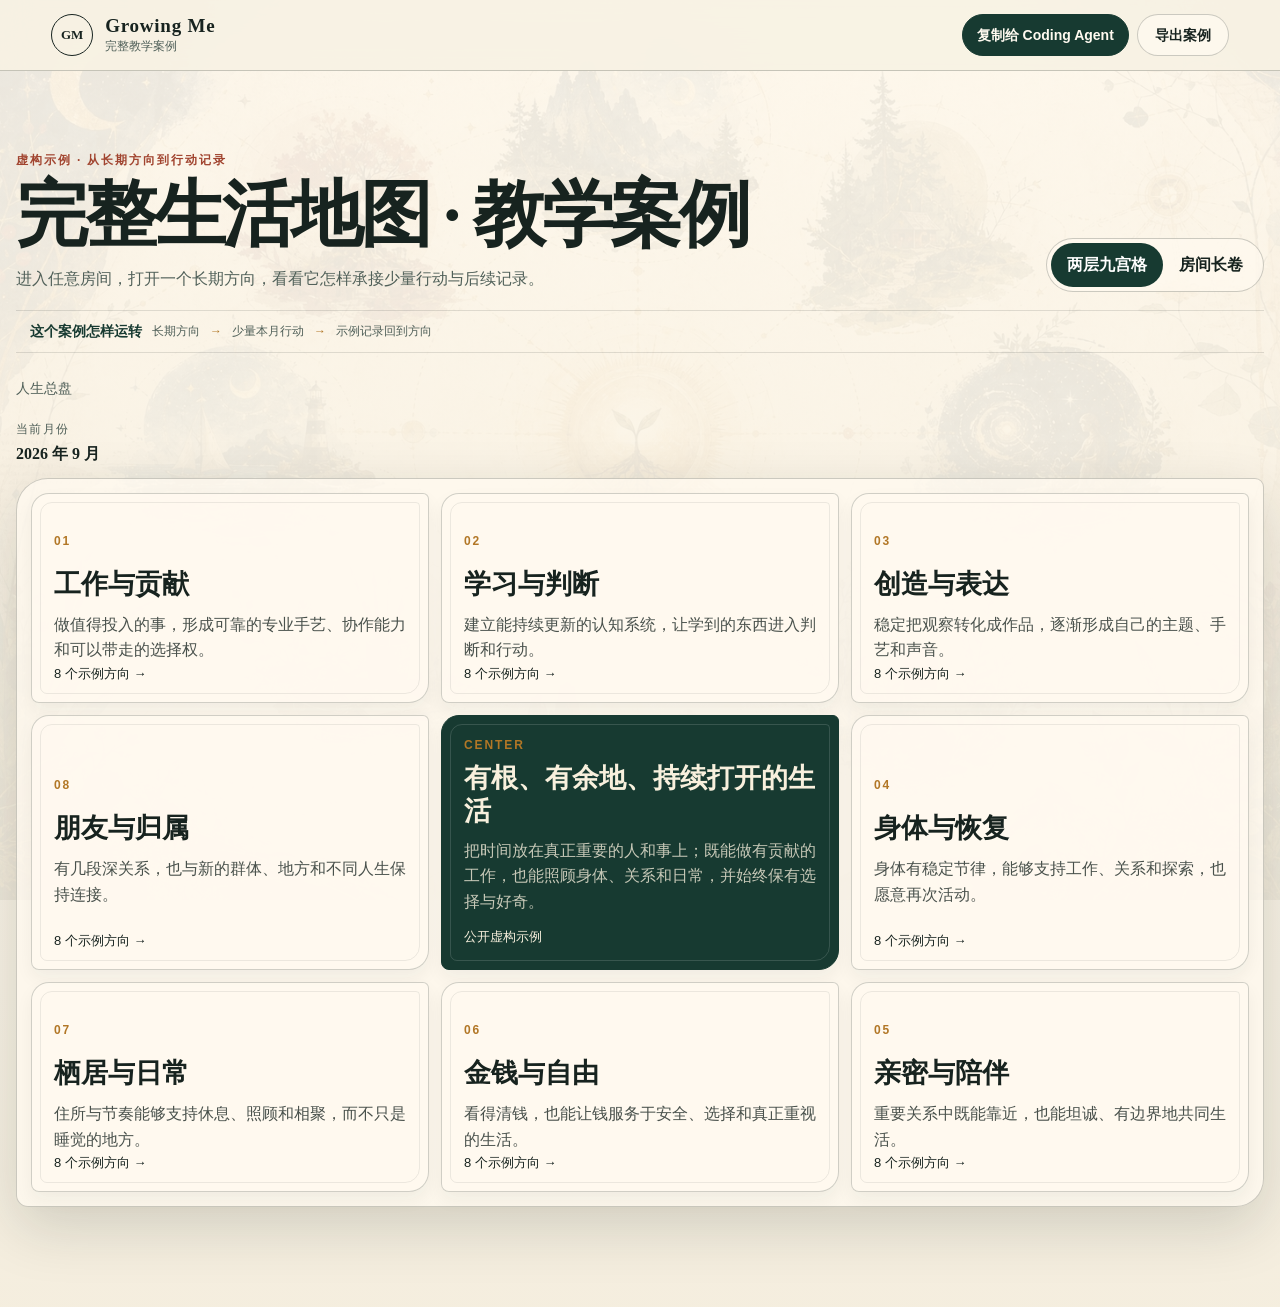
==== commit c387b599: "Improve route scene text contrast" ====
--- a/monthly/index.html
+++ b/monthly/index.html
@@ -6,7 +6,7 @@
   <meta name="description" content="Growing Me 两层人生地图：从长期方向到本月重点与真实证据。">
   <meta name="theme-color" content="#17231f">
   <title>Growing Me · 月度人生地图</title>
-  <link rel="stylesheet" href="styles.css?v=1.3.0-20260919-atlas">
+  <link rel="stylesheet" href="styles.css?v=1.3.1-20260919-atlas">
 </head>
 <body>
   <header class="topbar">
--- a/monthly/styles.css
+++ b/monthly/styles.css
@@ -1301,6 +1301,8 @@
 .room-layout-route .room-space { background-image: none; }
 .room-layout-route .room-space::before { opacity: .045; filter: grayscale(1); }
 .room-layout-route .room-space::after { content: none; }
+.room-layout-route .room-hero { isolation: isolate; }
+.room-layout-route .room-hero::before { content: ""; position: absolute; z-index: -1; inset: -25px -45px -36px -30px; background: linear-gradient(90deg,rgba(7,31,25,.88),rgba(7,31,25,.75) 57%,rgba(7,31,25,0)); filter: blur(12px); }
 .route-map { inset: 4% 0 0; width: 100%; height: 96%; opacity: .8; filter: none; }
 .route-relief path:first-child { fill: rgba(160,181,143,.11); }
 .route-relief path:last-child { fill: rgba(6,28,23,.52); }
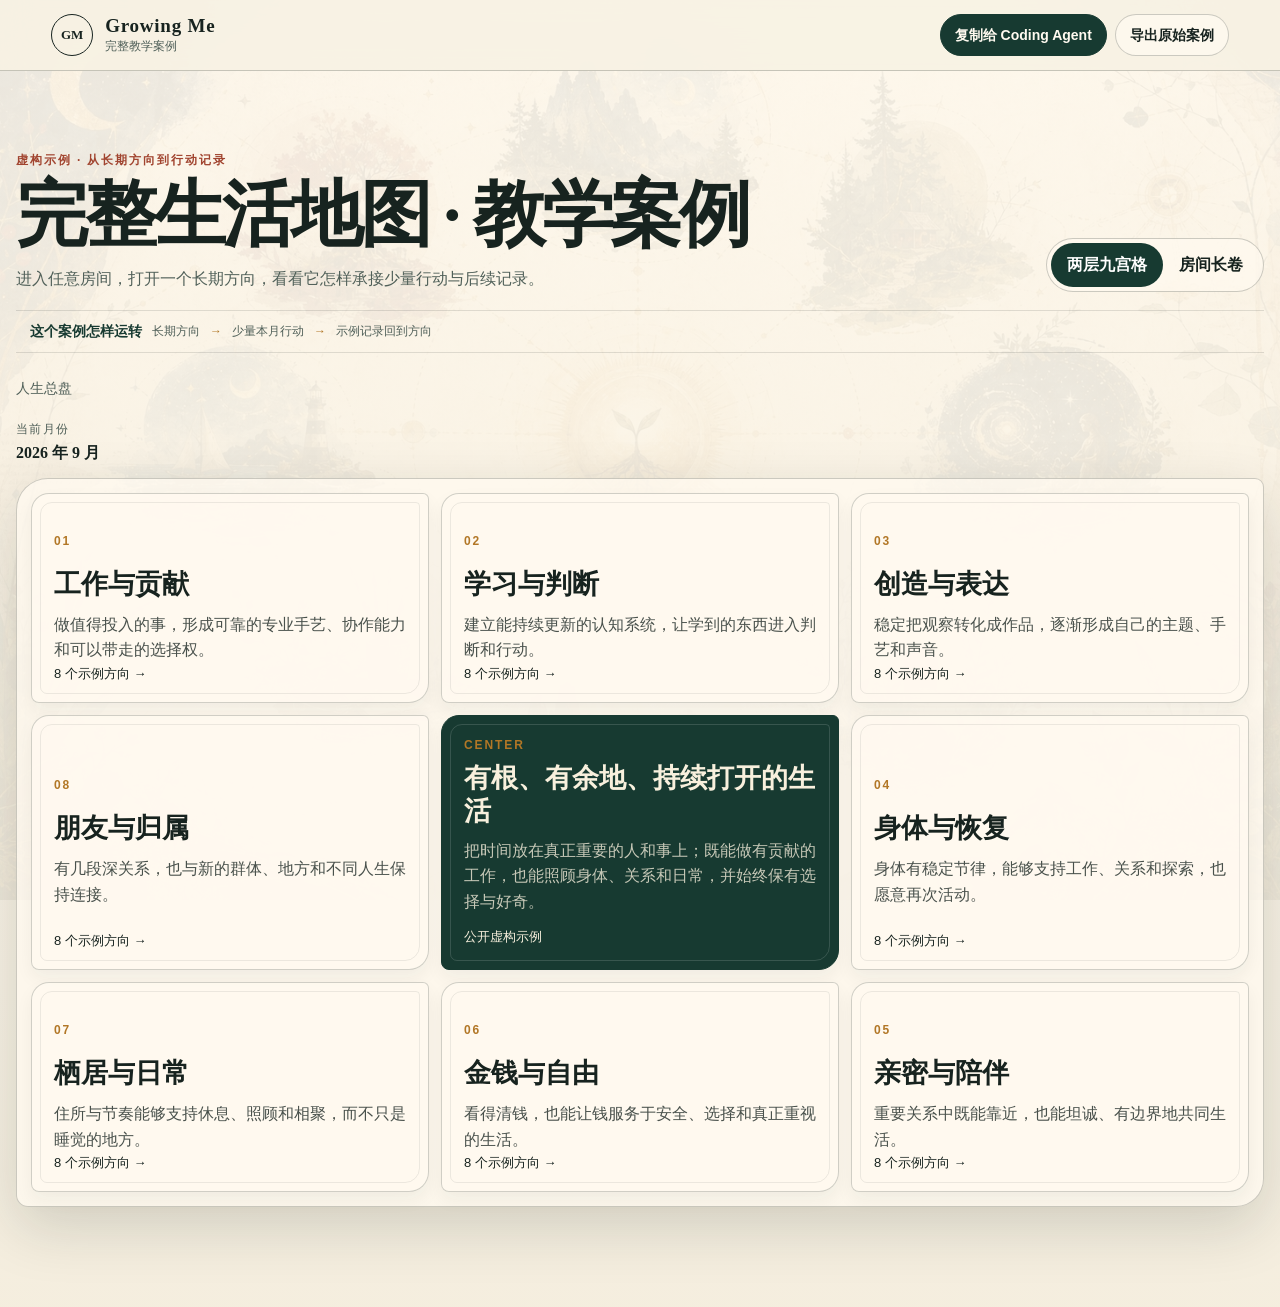
==== commit 9c3a6ce9: "Enable temporary Example workbench editing" ====
--- a/monthly/index.html
+++ b/monthly/index.html
@@ -6,7 +6,7 @@
   <meta name="description" content="Growing Me 两层人生地图：从长期方向到本月重点与真实证据。">
   <meta name="theme-color" content="#17231f">
   <title>Growing Me · 月度人生地图</title>
-  <link rel="stylesheet" href="styles.css?v=1.3.1-20260919-atlas">
+  <link rel="stylesheet" href="styles.css?v=1.3.3-20260920-workbench">
 </head>
 <body>
   <header class="topbar">
@@ -18,6 +18,7 @@
       <button class="button button-primary" id="copySkillButton" type="button">复制给 Coding Agent</button>
       <button class="button" id="importButton" type="button">导入</button>
       <button class="button" id="exportButton" type="button">导出</button>
+      <button class="button" id="resetExampleButton" type="button" hidden>恢复原始案例</button>
     </div>
   </header>
 
@@ -183,6 +184,7 @@
         <div><p class="eyebrow" id="todoContext">本月计划</p><h2 id="todoDialogTitle">添加一件具体的事</h2></div>
         <button class="close-button" id="closeTodoButton" type="button" aria-label="关闭">×</button>
       </div>
+      <p class="todo-trial-notice" id="todoTrialNotice" hidden>这是虚构案例的试填区：只在当前页面生效，刷新或恢复后消失，也不会进入“导出原始案例”。请勿填写个人敏感信息。</p>
       <input type="hidden" id="todoId">
       <input type="hidden" id="todoDirectionId">
       <p class="todo-direction-link" id="todoDirectionLink" hidden></p>
@@ -199,7 +201,7 @@
         <option value="done">已完成</option>
         <option value="paused">暂时放下</option>
       </select>
-      <label for="todoRecord">追加一条真实记录</label>
+      <label for="todoRecord" id="todoRecordLabel">追加一条真实记录</label>
       <textarea id="todoRecord" rows="3" maxlength="600" placeholder="今天实际发生了什么？留空则不新增记录。"></textarea>
       <div class="dialog-actions">
         <button class="button" id="cancelTodoButton" type="button">取消</button>
@@ -216,20 +218,25 @@
           <h2 id="directionWorkbenchTitle">方向工作台</h2>
           <span class="direction-workbench-status" id="directionWorkbenchStatus"></span>
         </div>
-        <button class="close-button" id="closeDirectionWorkbenchButton" type="button" aria-label="关闭方向工作台">×</button>
+        <div class="direction-workbench-head-actions">
+          <button class="button workbench-edit" id="editDirectionButton" data-direction-field="title" type="button" hidden>试填这份工作台</button>
+          <button class="close-button" id="closeDirectionWorkbenchButton" type="button" aria-label="关闭方向工作台">×</button>
+        </div>
       </header>
+      <p class="workbench-trial-notice" id="workbenchTrialNotice" hidden>这里每一块都可以试填；原始虚构案例不会改变。刷新即还原，导出不含试填内容。</p>
       <section class="direction-workbench-intent" aria-labelledby="directionWorkbenchIntentLabel">
         <span id="directionWorkbenchIntentLabel">我想靠近的状态</span>
         <p id="directionWorkbenchGoal"></p>
+        <button class="workbench-edit" data-direction-field="desired_state" type="button" hidden>编辑目标</button>
       </section>
       <section class="direction-workbench-loop" aria-label="方向的输入输出循环">
-        <div><span>01 · 输入</span><p id="directionWorkbenchInput">把真实经历、观察和新信息带进来</p></div>
+        <div><span>01 · 输入</span><p id="directionWorkbenchInput">把真实经历、观察和新信息带进来</p><button class="workbench-edit" data-direction-field="input" type="button" hidden>编辑输入</button></div>
         <b aria-hidden="true">→</b>
-        <div><span>02 · 实践</span><p id="directionWorkbenchPractice">只保留能够稳定重复的实践</p></div>
+        <div><span>02 · 实践</span><p id="directionWorkbenchPractice">只保留能够稳定重复的实践</p><button class="workbench-edit" data-direction-field="practice" type="button" hidden>编辑实践</button></div>
         <b aria-hidden="true">→</b>
-        <div><span>03 · 输出</span><p id="directionWorkbenchOutput">形成一个可以被看见或使用的结果</p></div>
+        <div><span>03 · 输出</span><p id="directionWorkbenchOutput">形成一个可以被看见或使用的结果</p><button class="workbench-edit" data-direction-field="output" type="button" hidden>编辑输出</button></div>
         <b aria-hidden="true">→</b>
-        <div><span>04 · 回看</span><p id="directionWorkbenchReview">确认真实变化，再决定继续或调整</p></div>
+        <div><span>04 · 回看</span><p id="directionWorkbenchReview">确认真实变化，再决定继续或调整</p><button class="workbench-edit" data-direction-field="review" type="button" hidden>编辑回看</button></div>
       </section>
       <details class="direction-workbench-index">
         <summary>切换这个房间的其他方向</summary>
@@ -240,21 +247,25 @@
           <span>用反面校准</span>
           <h3>不想滑向的样子</h3>
           <p id="directionWorkbenchBaseline"></p>
+          <button class="workbench-edit" data-direction-field="anti_vision" type="button" hidden>编辑反面</button>
         </section>
         <section class="workbench-panel">
           <span>怎样持续</span>
           <h3>稳定行动</h3>
           <p id="directionWorkbenchCadence"></p>
+          <button class="workbench-edit" data-direction-field="practice" type="button" hidden>编辑实践与回看</button>
         </section>
         <section class="workbench-panel">
           <span>本期怎么承接</span>
           <h3>当前重点与行动</h3>
           <p id="directionWorkbenchProjects"></p>
+          <button class="workbench-edit" id="addWorkbenchProjectButton" type="button" hidden>+ 试填本月行动</button>
         </section>
         <section class="workbench-panel">
           <span>如何知道在前进</span>
           <h3 id="directionWorkbenchEvidenceHeading">真实证据</h3>
           <div id="directionWorkbenchEvidence"></div>
+          <button class="workbench-edit" data-direction-field="evidence" type="button" hidden>补充证据线索</button>
         </section>
         <section class="workbench-panel workbench-actions-panel">
           <div class="workbench-actions-head">
@@ -266,9 +277,41 @@
       </div>
       <footer class="direction-workbench-foot">
         <p id="directionWorkbenchFooterText">这里只收真实发生的内容；未聊清的部分会继续留白。</p>
+        <button class="button" id="resetDirectionTrialButton" type="button" hidden>恢复原始案例</button>
         <button class="button" id="closeDirectionWorkbenchFooterButton" type="button">回到这个方向</button>
       </footer>
     </div>
+  </dialog>
+
+  <dialog id="directionEditDialog" class="dialog direction-edit-dialog" aria-labelledby="directionEditTitle">
+    <form class="dialog-card" id="directionEditForm">
+      <div class="dialog-head">
+        <div><p class="eyebrow" id="directionEditContext">公开虚构演示 · 本页试填</p><h2 id="directionEditTitle">试填方向工作台</h2></div>
+        <button class="close-button" id="closeDirectionEditButton" type="button" aria-label="关闭试填">×</button>
+      </div>
+      <p class="todo-trial-notice">修改只留在当前页面；刷新或恢复后回到原始虚构案例，导出不含试填。请勿填写敏感信息。</p>
+      <label for="directionEditName">方向名称</label>
+      <input id="directionEditName" required maxlength="80">
+      <label for="directionEditGoal">我想靠近的状态</label>
+      <textarea id="directionEditGoal" rows="3" maxlength="600"></textarea>
+      <label for="directionEditBaseline">不想滑向的样子</label>
+      <textarea id="directionEditBaseline" rows="2" maxlength="600"></textarea>
+      <div class="direction-edit-divider">输入 → 实践 → 输出 → 回看</div>
+      <label for="directionEditInput">输入：需要持续了解什么</label>
+      <textarea id="directionEditInput" rows="2" maxlength="600"></textarea>
+      <label for="directionEditPractice">实践：要反复做什么</label>
+      <textarea id="directionEditPractice" rows="2" maxlength="600"></textarea>
+      <label for="directionEditOutput">输出：会留下什么</label>
+      <textarea id="directionEditOutput" rows="2" maxlength="600"></textarea>
+      <label for="directionEditReview">回看：何时、依据什么调整</label>
+      <textarea id="directionEditReview" rows="2" maxlength="600"></textarea>
+      <label for="directionEditEvidence">证据线索：可以观察到什么</label>
+      <textarea id="directionEditEvidence" rows="3" maxlength="1000" placeholder="可分行补充。实际发生的记录请在下方本月行动里追加。"></textarea>
+      <div class="dialog-actions">
+        <button class="button" id="cancelDirectionEditButton" type="button">取消</button>
+        <button class="button button-primary" type="submit">放进本页试填</button>
+      </div>
+    </form>
   </dialog>
 
   <dialog id="compassDialog" class="dialog compass-dialog" aria-labelledby="compassTitle">
@@ -333,6 +376,6 @@
 
   <script src="model.js?v=1.2.0-20260918b"></script>
   <script src="ledger.js?v=1.0.0-20260917"></script>
-  <script src="app.js?v=1.3.0-20260919-atlas"></script>
+  <script src="app.js?v=1.3.2-20260920-workbench"></script>
 </body>
 </html>
--- a/monthly/styles.css
+++ b/monthly/styles.css
@@ -1472,6 +1472,9 @@
 .room-monthly-head { display: flex; align-items: flex-start; justify-content: space-between; gap: 24px; padding-bottom: 24px; border-bottom: 1px solid rgba(23,58,49,.18); }
 .room-monthly-head h4 { margin: 2px 0 8px; font: 650 clamp(30px,4vw,54px) var(--display); }
 .room-monthly-head p { max-width: 570px; margin: 0; color: #66736e; }
+.room-monthly-actions { display: flex; flex: none; flex-wrap: wrap; justify-content: flex-end; gap: 8px; }
+.room-monthly-actions [hidden], .top-actions [hidden] { display: none; }
+.focus-reset { color: #38564d; background: transparent; }
 .room-focus-task { display: block; width: 100%; margin-top: 10px; padding: 16px; border: 1px solid rgba(23,35,31,.13); border-left: 4px solid var(--gold); color: var(--ink); text-align: left; background: rgba(244,237,221,.74); cursor: pointer; }
 .room-focus-task strong { display: block; font-family: var(--display); font-size: 18px; }
 .room-focus-task span { display: block; margin-top: 4px; color: var(--ink-soft); }
@@ -1532,11 +1535,19 @@
 .dialog label { display: block; margin: 16px 0 6px; font-weight: 600; }
 .dialog input:not([type="file"]), .dialog textarea, .dialog select { width: 100%; padding: 12px 14px; border: 1px solid var(--line); border-radius: 10px; color: var(--ink); background: #fffdf7; }
 .todo-direction-link { margin: 14px 0 4px; padding: 10px 12px; border-left: 3px solid var(--gold); color: #38564d; background: rgba(231,218,193,.52); }
+.todo-trial-notice { margin: 16px 0; padding: 12px 14px; border-left: 3px solid var(--gold); color: #38564d; background: rgba(231,218,193,.42); font-size: 13px; line-height: 1.55; }
+.todo-trial-notice[hidden] { display: none; }
 .direction-workbench-dialog { width: min(1120px,calc(100% - 24px)); max-height: calc(100svh - 24px); overflow: auto; border-radius: 34px 8px 28px 10px; background: #f7f0e1; }
 .direction-workbench-dialog::backdrop { background: rgba(3,22,17,.78); backdrop-filter: blur(10px); }
 .direction-workbench-card { min-height: 100%; padding: clamp(22px,4vw,52px); background: linear-gradient(135deg,rgba(255,250,239,.98),rgba(241,231,208,.98)); }
 .direction-workbench-head { display: flex; align-items: flex-start; justify-content: space-between; gap: 24px; padding-bottom: 24px; border-bottom: 1px solid var(--line); }
 .direction-workbench-head h2 { max-width: 760px; font-size: clamp(38px,5.4vw,72px); letter-spacing: -.04em; }
+.direction-workbench-head-actions { display: flex; align-items: center; flex: none; gap: 12px; }
+.workbench-trial-notice { margin: 16px 0; padding: 11px 15px; border-left: 2px solid var(--gold); color: #496157; background: rgba(225,207,166,.23); font-size: 12px; line-height: 1.5; }
+.workbench-edit { display: inline-flex; align-items: center; justify-content: center; min-height: 31px; margin-top: 15px; padding: 5px 11px; border: 1px solid rgba(154,110,43,.45); border-radius: 999px; color: #6d552e; background: rgba(255,250,239,.44); cursor: pointer; font: 600 11px var(--body); letter-spacing: .03em; }
+.workbench-edit:hover, .workbench-edit:focus-visible { color: #173a31; border-color: #a6782f; background: #f5e7c6; }
+.workbench-edit[hidden], .workbench-trial-notice[hidden], .direction-workbench-foot [hidden] { display: none; }
+.direction-workbench-head-actions .workbench-edit { margin-top: 0; min-height: 39px; }
 .direction-workbench-status { display: inline-block; margin-top: 10px; padding: 4px 10px; border: 1px solid rgba(23,58,49,.26); border-radius: 999px; color: var(--forest); font-size: 12px; font-weight: 700; }
 .direction-workbench-index {
   margin: 16px 0;
@@ -1579,10 +1590,13 @@
 .direction-workbench-intent { display: grid; grid-template-columns: minmax(140px,.34fr) minmax(0,1fr); gap: 26px; margin: 0 0 16px; padding: clamp(24px,3.5vw,40px); color: #fff9e9; background: var(--forest); border-radius: 8px 30px 8px 22px; }
 .direction-workbench-intent > span { color: #e7bb64; font-size: 12px; font-weight: 700; letter-spacing: .12em; }
 .direction-workbench-intent p { margin: 0; font: 500 clamp(22px,3vw,36px)/1.5 var(--display); }
+.direction-workbench-intent .workbench-edit { grid-column: 2; justify-self: start; margin-top: 0; color: #f1dca6; border-color: rgba(231,187,100,.58); background: rgba(255,249,233,.07); }
+.direction-workbench-intent .workbench-edit:hover { color: #173a31; background: #f1dca6; }
 .direction-workbench-loop { display: grid; grid-template-columns: repeat(4,minmax(0,1fr)); gap: 24px; margin: 16px 0; padding: 18px 22px; border: 1px solid rgba(23,35,31,.15); background: rgba(255,250,240,.58); }
 .direction-workbench-loop div { position: relative; }
 .direction-workbench-loop span { color: var(--gold); font-size: 11px; font-weight: 700; letter-spacing: .1em; }
 .direction-workbench-loop p { margin: 5px 0 0; color: var(--ink-soft); font-size: 12px; line-height: 1.5; }
+.direction-workbench-loop .workbench-edit { margin-top: 10px; }
 .direction-workbench-loop b { display: none; }
 .direction-workbench-grid { display: grid; grid-template-columns: repeat(2,minmax(0,1fr)); gap: 12px; }
 .workbench-panel { min-height: 190px; padding: 24px; border: 1px solid rgba(23,35,31,.16); border-radius: 20px 5px 22px 8px; background: rgba(255,250,240,.7); }
@@ -1594,6 +1608,7 @@
 .workbench-actions-head h3 { margin-bottom: 2px; }
 .workbench-empty { margin: 12px 0 0; padding: 14px; border: 1px dashed rgba(23,35,31,.22); color: var(--ink-soft); background: rgba(244,237,221,.6); }
 .workbench-evidence-item { padding: 11px 0; border-top: 1px solid rgba(23,35,31,.13); }
+.workbench-evidence-note { margin: 0 0 8px; padding: 10px 12px; border-left: 2px solid var(--gold); color: var(--ink-soft); background: rgba(244,237,221,.54); white-space: pre-line; }
 .workbench-evidence-item:first-child { border-top: 0; }
 .workbench-evidence-item span { color: var(--gold); font-size: 11px; }
 .workbench-evidence-item p { margin: 4px 0 0; }
@@ -1623,6 +1638,8 @@
 .workbench-action.is-readonly span { align-self: start; }
 .direction-workbench-foot { display: flex; align-items: center; justify-content: space-between; gap: 20px; margin-top: 18px; padding-top: 18px; border-top: 1px solid var(--line); }
 .direction-workbench-foot p { margin: 0; color: var(--ink-soft); font-size: 13px; }
+.direction-edit-dialog { width: min(760px,calc(100% - 24px)); overflow: auto; }
+.direction-edit-divider { margin: 24px 0 3px; padding-top: 16px; border-top: 1px solid var(--line); color: #947044; font-size: 12px; font-weight: 700; letter-spacing: .1em; }
 .compass-dialog { width: min(1180px,calc(100% - 24px)); max-height: calc(100svh - 24px); overflow: auto; border-radius: 34px 8px 28px 10px; background: #f7f0e1; }
 .compass-dialog::backdrop { background: rgba(3,22,17,.82); backdrop-filter: blur(12px); }
 .compass-card { min-height: 100%; padding: clamp(22px,4vw,52px); background: linear-gradient(150deg,rgba(255,250,239,.99),rgba(239,228,202,.98)); }
@@ -1891,6 +1908,7 @@
   .direction-workbench-index .direction-workbench-nav { padding: 8px; }
   .direction-nav-item { min-height: 72px; }
   .direction-workbench-intent { grid-template-columns: 1fr; gap: 10px; padding: 24px 20px; }
+  .direction-workbench-intent .workbench-edit { grid-column: 1; }
   .direction-workbench-loop { gap: 8px; }
   .direction-workbench-loop div { padding: 7px 0; border-bottom: 1px solid rgba(23,35,31,.1); }
   .workbench-panel { min-height: 0; padding: 20px; }
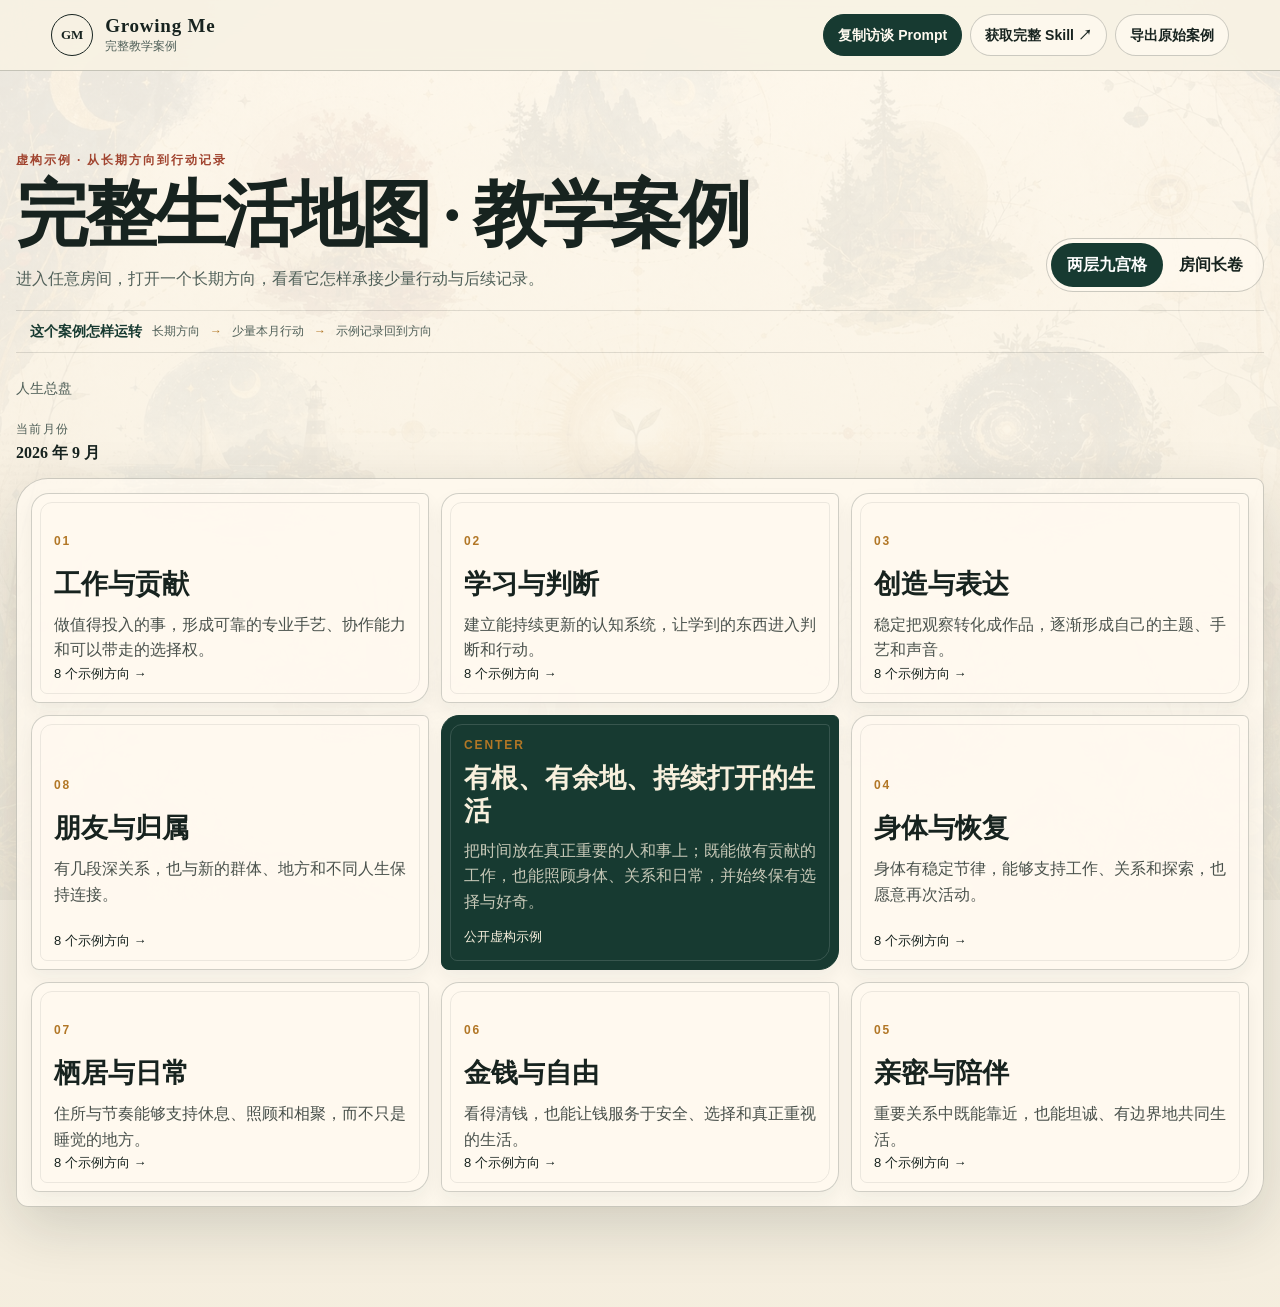
==== commit cc4a091c: "Add public onboarding for Example Prompt and Skill" ====
--- a/monthly/index.html
+++ b/monthly/index.html
@@ -6,7 +6,7 @@
   <meta name="description" content="Growing Me 两层人生地图：从长期方向到本月重点与真实证据。">
   <meta name="theme-color" content="#17231f">
   <title>Growing Me · 月度人生地图</title>
-  <link rel="stylesheet" href="styles.css?v=1.3.3-20260920-workbench">
+  <link rel="stylesheet" href="styles.css?v=1.3.4-20260920-onboarding">
 </head>
 <body>
   <header class="topbar">
@@ -15,7 +15,8 @@
       <span><strong>Growing Me</strong><small id="brandSubtitle">两层人生地图 · Alpha</small></span>
     </a>
     <div class="top-actions">
-      <button class="button button-primary" id="copySkillButton" type="button">复制给 Coding Agent</button>
+      <button class="button button-primary" id="copyPromptButton" type="button">复制访谈 Prompt</button>
+      <a class="button" id="getSkillLink" href="https://github.com/Jianan-Huang0609/growing-me-life-grid-starter/tree/main/skills/growing-me-life-grid-monthly" target="_blank" rel="noopener noreferrer">获取完整 Skill ↗</a>
       <button class="button" id="importButton" type="button">导入</button>
       <button class="button" id="exportButton" type="button">导出</button>
       <button class="button" id="resetExampleButton" type="button" hidden>恢复原始案例</button>
@@ -119,6 +120,7 @@
           <div class="corridor-outro-actions">
             <button class="button corridor-outro-return" id="corridorOutroReturnButton" type="button">合上长廊 · 回到人生总盘 <span aria-hidden="true">↗</span></button>
             <button class="corridor-outro-revisit" id="corridorOutroRevisitButton" type="button">从入口再走一遍 <span aria-hidden="true">↑</span></button>
+            <a class="corridor-outro-start" id="corridorOutroStartLink" href="https://jianan-huang0609.github.io/growing-me-life-grid-starter/" hidden>开始自己的地图 <span aria-hidden="true">↗</span></a>
           </div>
         </div>
         <div class="corridor-outro-threshold" aria-hidden="true">
@@ -176,6 +178,18 @@
         <button class="button button-primary" id="confirmImportButton" type="button" hidden>确认导入</button>
       </div>
     </form>
+  </dialog>
+
+  <dialog id="promptPreviewDialog" class="dialog prompt-preview-dialog" aria-labelledby="promptPreviewTitle">
+    <div class="dialog-card">
+      <div class="dialog-head">
+        <div><p class="eyebrow">先对话，后成图</p><h2 id="promptPreviewTitle">访谈 Prompt</h2></div>
+        <button class="close-button" id="closePromptPreviewButton" type="button" aria-label="关闭 Prompt">×</button>
+      </div>
+      <p>复制给你使用的 AI 即可开始。没有本地仓库时先访谈；不会自动生成或保存网站。</p>
+      <textarea id="promptPreviewText" rows="12" readonly aria-label="可手动复制的访谈 Prompt"></textarea>
+      <div class="dialog-actions"><button class="button" id="retryCopyPromptButton" type="button">再试一次复制</button></div>
+    </div>
   </dialog>
 
   <dialog id="todoDialog" class="dialog">
@@ -376,6 +390,6 @@
 
   <script src="model.js?v=1.2.0-20260918b"></script>
   <script src="ledger.js?v=1.0.0-20260917"></script>
-  <script src="app.js?v=1.3.2-20260920-workbench"></script>
+  <script src="app.js?v=1.3.3-20260920-onboarding"></script>
 </body>
 </html>
--- a/monthly/styles.css
+++ b/monthly/styles.css
@@ -783,6 +783,9 @@
 .corridor-outro-revisit { min-height: 44px; padding: 8px 0; border: 0; border-bottom: 1px solid rgba(238,231,216,.36); color: rgba(238,231,216,.85); background: transparent; cursor: pointer; }
 .corridor-outro-revisit:hover { color: #fffaf0; border-color: #d5b77e; }
 .corridor-outro-revisit span { margin-left: 8px; color: #d5b77e; }
+.corridor-outro-start { display: inline-flex; align-items: center; min-height: 44px; padding: 8px 0; border-bottom: 1px solid #d5b77e; color: #e8ce94; text-decoration: none; font-weight: 600; }
+.corridor-outro-start:hover { color: #fff4d5; }
+.corridor-outro-start span { margin-left: 8px; }
 .corridor-outro-threshold { position: relative; z-index: 2; display: grid; justify-items: center; align-content: center; min-height: 550px; }
 .corridor-outro-threshold::before { content: ""; position: absolute; left: 50%; bottom: 38px; width: min(470px,100%); height: 22px; border-radius: 50%; background: rgba(0,8,6,.48); filter: blur(16px); transform: translateX(-50%); }
 .corridor-outro-arch { position: relative; width: min(100%,340px); aspect-ratio: .68; overflow: hidden; border: 12px solid #9f8559; border-bottom-width: 8px; border-radius: 47% 47% 2px 2px / 19% 19% 2px 2px; background: #071b15; box-shadow: 0 25px 55px rgba(2,15,11,.45), 0 0 0 1px rgba(226,192,127,.23), inset 0 0 0 4px rgba(13,37,28,.95); }
@@ -1529,6 +1532,8 @@
 .dialog { width: min(680px, calc(100% - 24px)); max-height: calc(100vh - 32px); padding: 0; border: 0; border-radius: 28px 10px 24px 12px; color: var(--ink); background: var(--paper-light); box-shadow: 0 30px 100px rgba(0,0,0,.35); }
 .dialog::backdrop { background: rgba(12,24,20,.62); backdrop-filter: blur(5px); }
 .dialog-card { padding: 28px; }
+.prompt-preview-dialog .dialog-card { max-height: calc(100vh - 32px); overflow: auto; }
+#promptPreviewText { min-height: 250px; resize: vertical; white-space: pre-wrap; }
 .dialog-head { display: flex; justify-content: space-between; gap: 20px; }
 .dialog-head h2 { font-size: 34px; }
 .close-button { width: 40px; height: 40px; border-radius: 50%; font-size: 24px; }
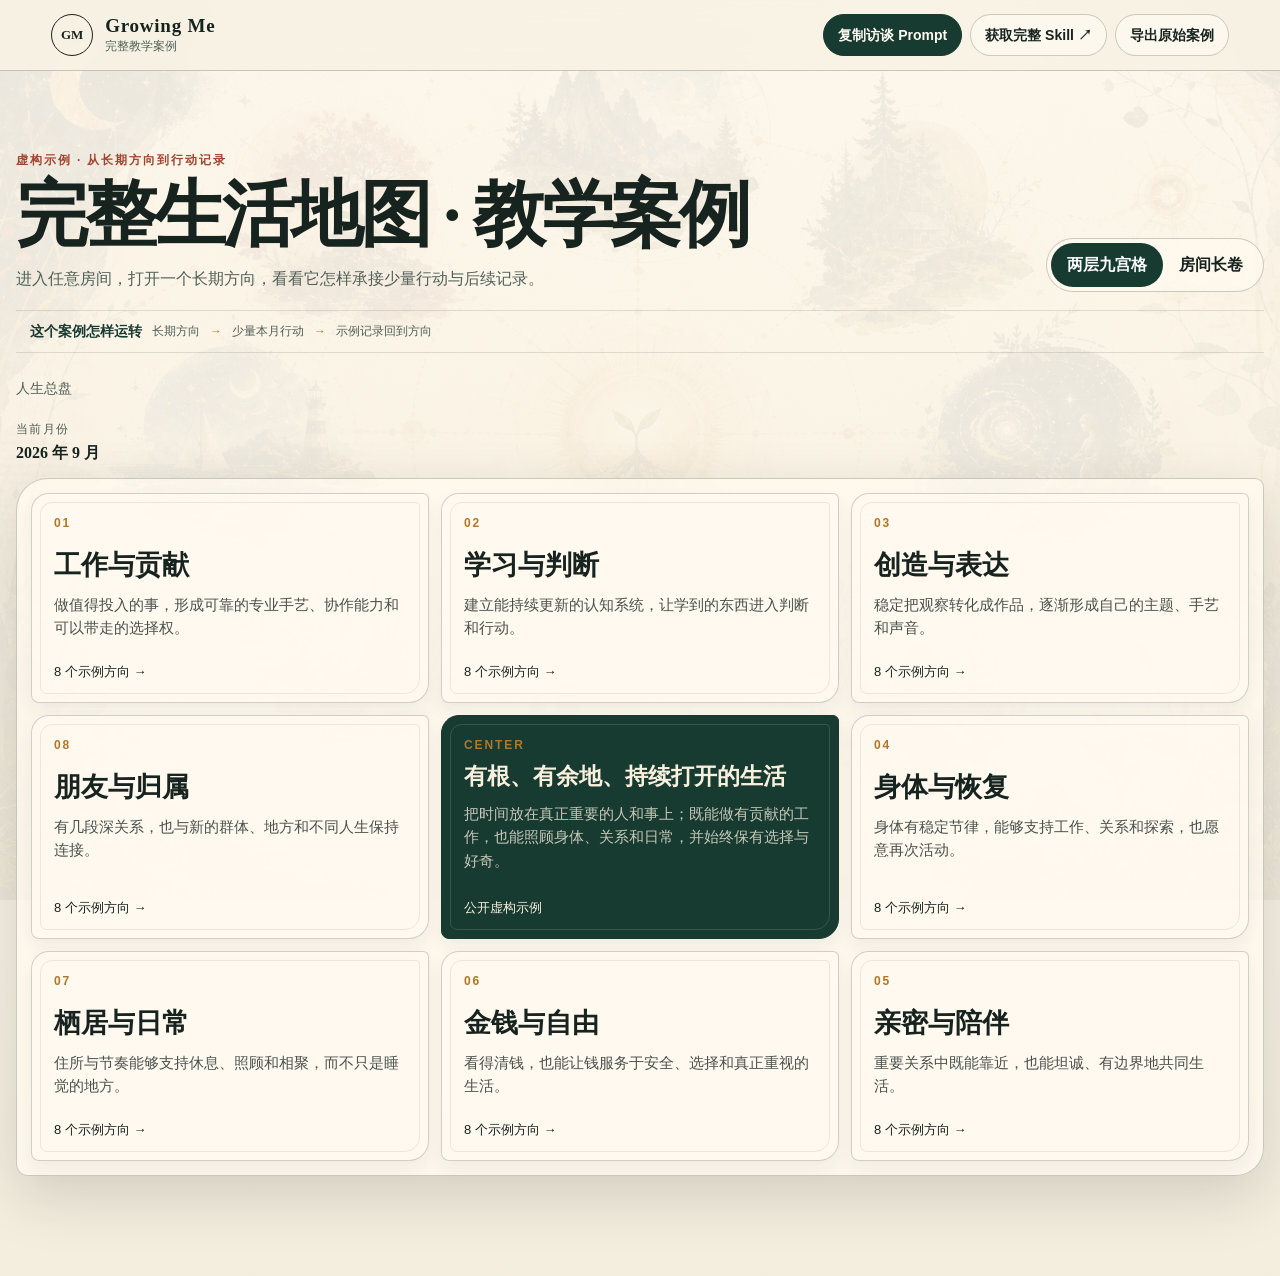
==== commit b5549816: "Fix grid card text layout and rename public links" ====
--- a/monthly/index.html
+++ b/monthly/index.html
@@ -6,7 +6,7 @@
   <meta name="description" content="Growing Me 两层人生地图：从长期方向到本月重点与真实证据。">
   <meta name="theme-color" content="#17231f">
   <title>Growing Me · 月度人生地图</title>
-  <link rel="stylesheet" href="styles.css?v=1.3.4-20260920-onboarding">
+  <link rel="stylesheet" href="styles.css?v=1.3.5-20260920-typography">
 </head>
 <body>
   <header class="topbar">
@@ -16,7 +16,7 @@
     </a>
     <div class="top-actions">
       <button class="button button-primary" id="copyPromptButton" type="button">复制访谈 Prompt</button>
-      <a class="button" id="getSkillLink" href="https://github.com/Jianan-Huang0609/growing-me-life-grid-starter/tree/main/skills/growing-me-life-grid-monthly" target="_blank" rel="noopener noreferrer">获取完整 Skill ↗</a>
+      <a class="button" id="getSkillLink" href="https://github.com/Jianan-Huang0609/growing-me/tree/main/skills/growing-me-life-grid-monthly" target="_blank" rel="noopener noreferrer">获取完整 Skill ↗</a>
       <button class="button" id="importButton" type="button">导入</button>
       <button class="button" id="exportButton" type="button">导出</button>
       <button class="button" id="resetExampleButton" type="button" hidden>恢复原始案例</button>
@@ -120,7 +120,7 @@
           <div class="corridor-outro-actions">
             <button class="button corridor-outro-return" id="corridorOutroReturnButton" type="button">合上长廊 · 回到人生总盘 <span aria-hidden="true">↗</span></button>
             <button class="corridor-outro-revisit" id="corridorOutroRevisitButton" type="button">从入口再走一遍 <span aria-hidden="true">↑</span></button>
-            <a class="corridor-outro-start" id="corridorOutroStartLink" href="https://jianan-huang0609.github.io/growing-me-life-grid-starter/" hidden>开始自己的地图 <span aria-hidden="true">↗</span></a>
+            <a class="corridor-outro-start" id="corridorOutroStartLink" href="https://jianan-huang0609.github.io/growing-me/" hidden>开始自己的地图 <span aria-hidden="true">↗</span></a>
           </div>
         </div>
         <div class="corridor-outro-threshold" aria-hidden="true">
--- a/monthly/styles.css
+++ b/monthly/styles.css
@@ -234,6 +234,8 @@
 }
 .grid-card {
   position: relative;
+  display: flex;
+  flex-direction: column;
   min-height: 210px;
   overflow: hidden;
   padding: 22px;
@@ -253,11 +255,10 @@
 .grid-card:hover { transform: translateY(-4px) rotate(-.2deg); background: #fffaf0; box-shadow: 0 15px 32px rgba(23,35,31,.13); }
 .grid-card:not(button) { cursor: default; }
 .grid-card:not(button):hover { transform: none; box-shadow: 0 8px 18px rgba(23,35,31,.05); }
-.grid-card.is-center { display: flex; flex-direction: column; min-height: 224px; color: #f8f0dd; background: var(--forest); border-color: var(--forest); }
+.grid-card.is-center { min-height: 224px; color: #f8f0dd; background: var(--forest); border-color: var(--forest); }
 .grid-card.is-center::after { border-color: rgba(255,255,255,.14); }
 .grid-card.is-center .grid-index { margin-bottom: 10px; }
-.grid-card.is-center h3 { line-height: 1.22; }
-.grid-card.is-center .card-foot { position: static; margin-top: auto; padding-top: 12px; }
+.grid-card.is-center h3 { font-size: clamp(19px, 1.8vw, 23px); line-height: 1.3; word-break: keep-all; overflow-wrap: anywhere; text-wrap: balance; }
 .grid-card.is-empty { border-style: dashed; background: rgba(255,250,240,.36); }
 .grid-card.is-demo-preview {
   border-color: rgba(178,119,38,.52);
@@ -287,9 +288,9 @@
   box-shadow: 0 16px 34px rgba(92,61,22,.16);
 }
 .grid-index { display: block; margin-bottom: 18px; color: var(--gold); font: 600 12px var(--body); letter-spacing: .16em; }
-.grid-card h3 { margin: 0 0 10px; font-size: clamp(20px, 2.1vw, 29px); }
-.grid-card p { display: -webkit-box; margin: 0; overflow: hidden; color: inherit; opacity: .78; -webkit-line-clamp: 3; -webkit-box-orient: vertical; }
-.card-foot { position: absolute; left: 22px; right: 22px; bottom: 18px; display: flex; justify-content: space-between; gap: 10px; font-size: 13px; }
+.grid-card h3 { margin: 0 0 10px; font-size: clamp(20px, 2.1vw, 29px); line-height: 1.3; text-wrap: pretty; }
+.grid-card p { margin: 0; color: inherit; opacity: .78; font-size: 15px; line-height: 1.55; }
+.card-foot { display: flex; justify-content: space-between; gap: 10px; margin-top: auto; padding-top: 14px; font-size: 13px; line-height: 1.35; }
 .status-pill { padding: 2px 8px; border: 1px solid currentColor; border-radius: 999px; }
 
 .room-atlas { border-top: 1px solid var(--line); }
@@ -1761,7 +1762,7 @@
   .grid-card h3 { margin-bottom: 4px; font-size: 15px; line-height: 1.35; }
   .grid-card p { display: none; }
   .grid-index { margin-bottom: 8px; font-size: 10px; }
-  .card-foot { left: 8px; right: 8px; bottom: 9px; font-size: 10px; line-height: 1.3; }
+  .card-foot { padding-top: 8px; font-size: 10px; line-height: 1.3; }
   .atlas-intro { min-height: 570px; }
   .atlas-copy { top: 16px; left: 16px; width: calc(100% - 32px); padding: 18px; }
   .room-hotspot { width: 48px; height: 48px; }
